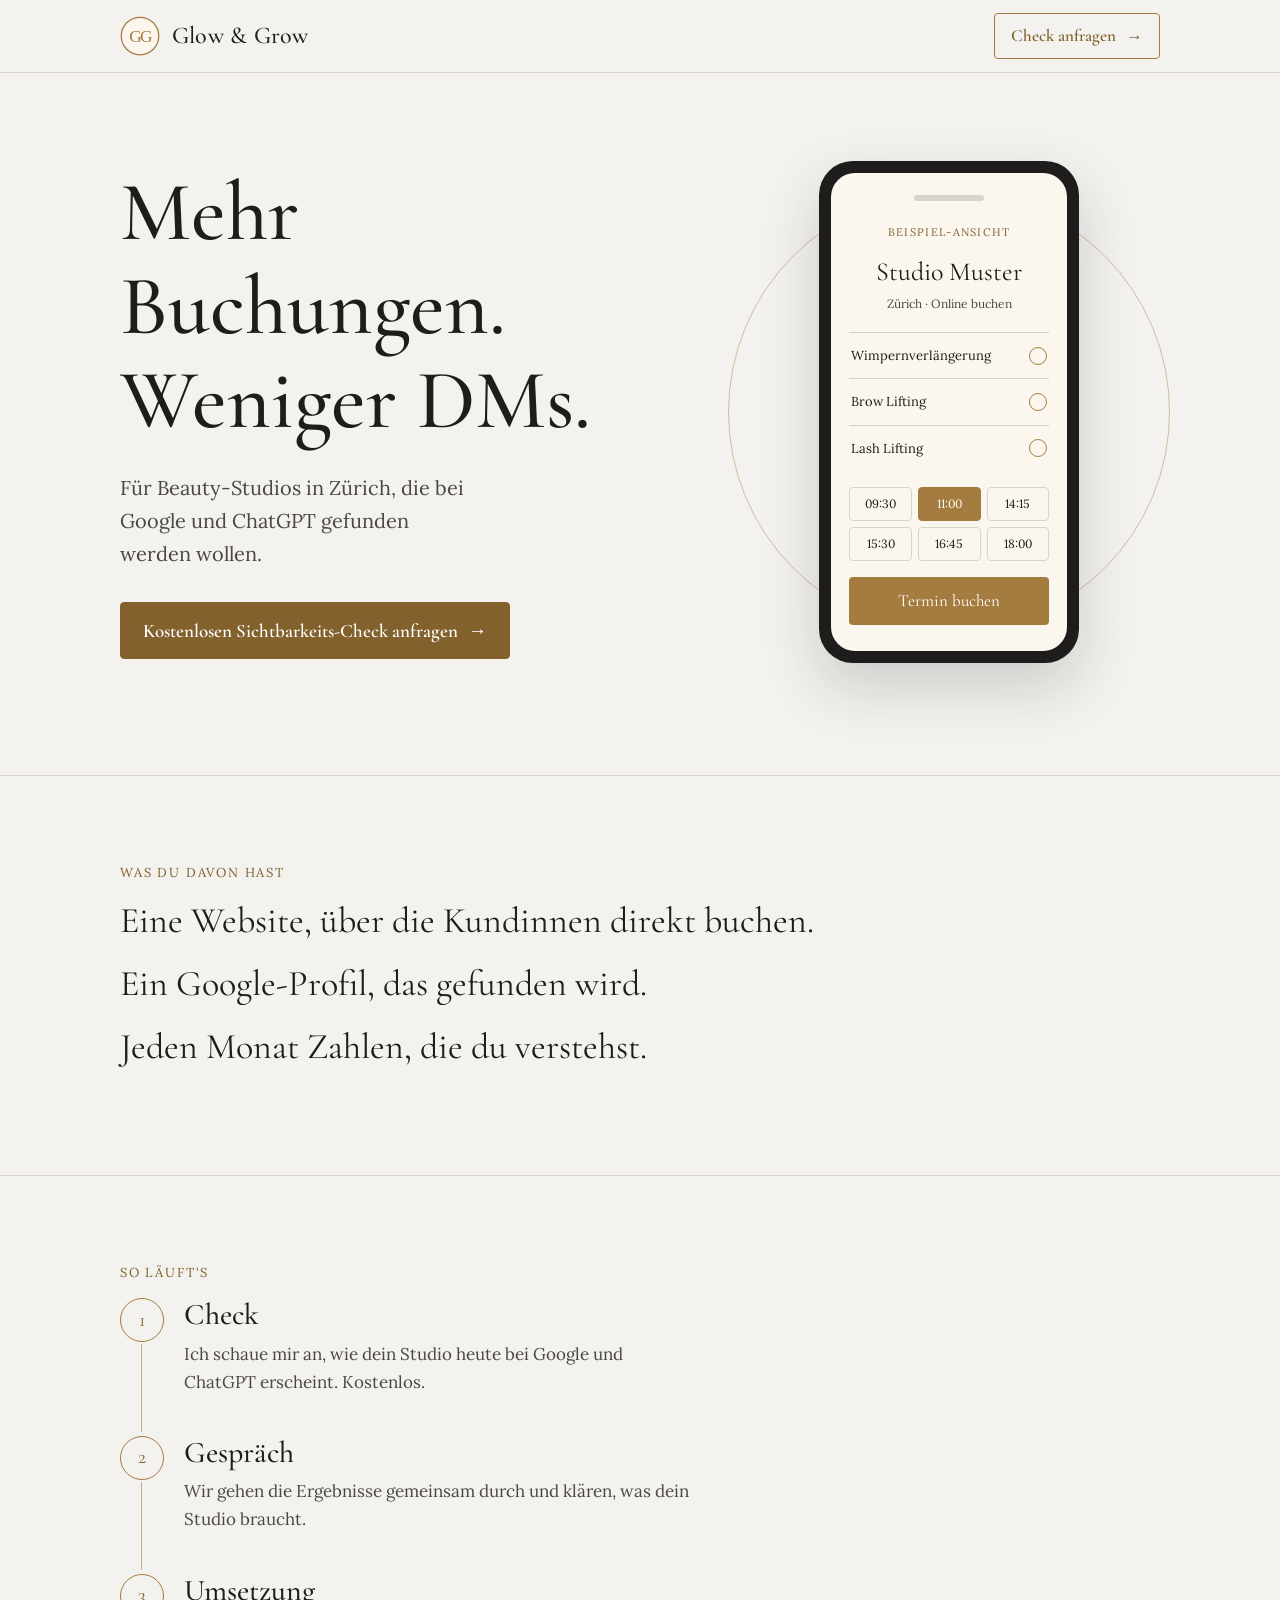
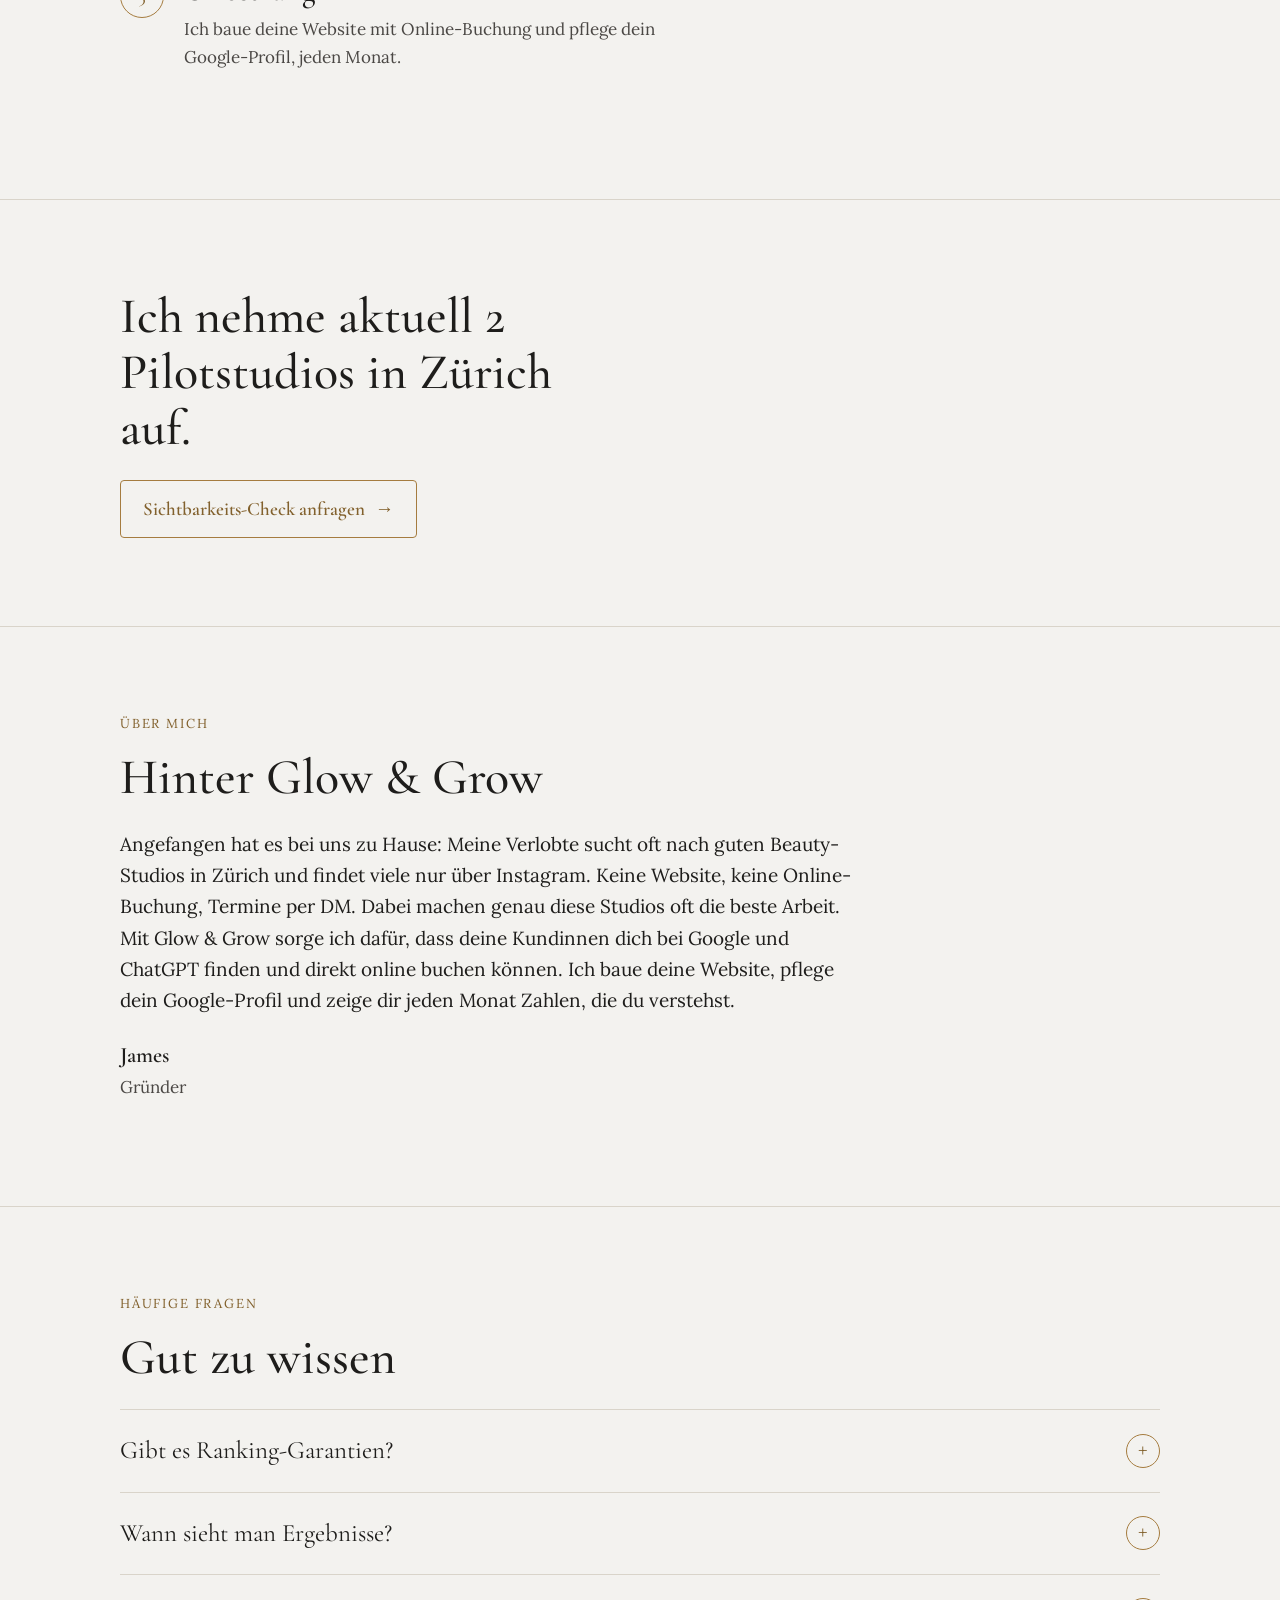
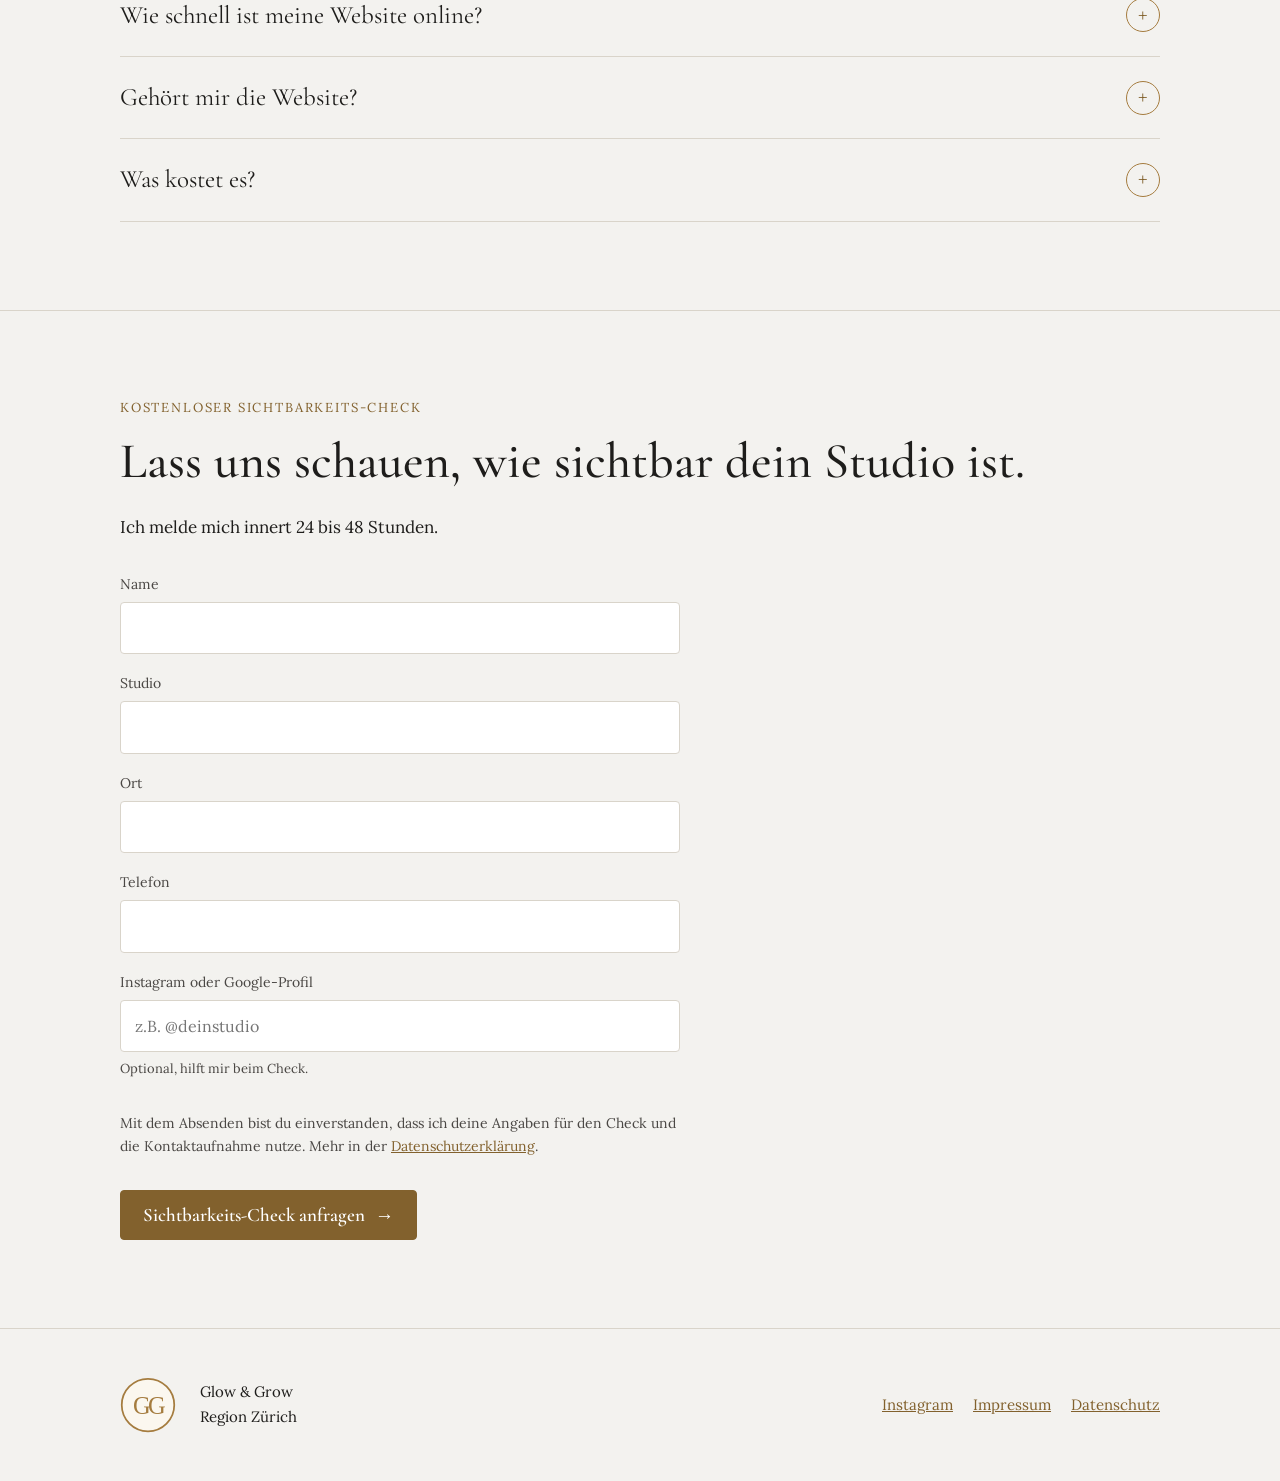
==== index.html @ f66a296f "Glow & Grow Vorschau-Website (noindex) Co-Authored-By: Claude Opus 5.5 <noreply@anthropic.com> Claud" ====
<!doctype html>
<html lang="de-CH">
<head>
  <meta charset="utf-8">
  <meta name="viewport" content="width=device-width, initial-scale=1">
  <!-- Vorschau: für Suchmaschinen gesperrt, bis die Markenfrage geklärt ist -->
  <meta name="robots" content="noindex, nofollow">
  <title>Glow & Grow | Websites für Beauty-Studios in Zürich</title>
  <meta name="description" content="Website mit Online-Buchung, Google-Profil und Sichtbarkeit in ChatGPT für Beauty-Studios in Zürich. Jetzt kostenlosen Sichtbarkeits-Check anfragen.">
  <link rel="icon" href="favicon.svg" type="image/svg+xml">
  <link rel="preconnect" href="https://fonts.googleapis.com">
  <link rel="preconnect" href="https://fonts.gstatic.com" crossorigin>
  <link href="https://fonts.googleapis.com/css2?family=Cormorant+Garamond:wght@500;600&family=Lora:wght@400;500&display=swap" rel="stylesheet">
  <link rel="stylesheet" href="styles.css">
  <script type="application/ld+json">
  {
    "@context": "https://schema.org",
    "@type": "ProfessionalService",
    "name": "Glow & Grow",
    "description": "Websites mit Online-Buchung, Google-Unternehmensprofil sowie SEO und GEO für Beauty-Studios im Raum Zürich.",
    "areaServed": "Region Zürich",
    "founder": { "@type": "Person", "name": "James Alves Da Silva" },
    "sameAs": ["https://www.instagram.com/glowandgrow.zh/"]
  }
  </script>
</head>
<body>

<header class="site-header">
  <div class="wrap">
    <a class="brand" href="#top" aria-label="Glow & Grow, zum Seitenanfang">
      <img src="favicon.svg" alt="" width="40" height="40">
      <span>Glow &amp; Grow</span>
    </a>
    <a class="btn btn--small" href="#check">Check anfragen <span class="arrow" aria-hidden="true">→</span></a>
  </div>
</header>

<main id="top">

  <section class="hero">
    <div class="wrap">
      <div>
        <h1>Mehr Buchungen.<br>Weniger DMs.</h1>
        <p class="lead">Für Beauty-Studios in Zürich, die bei Google und ChatGPT gefunden werden wollen.</p>
        <a class="btn btn--solid" href="#check">Kostenlosen Sichtbarkeits-Check anfragen <span class="arrow" aria-hidden="true">→</span></a>
      </div>
      <div class="hero-visual" aria-hidden="true">
        <div class="phone">
          <div class="phone-screen">
            <div class="phone-notch"></div>
            <div class="mock-label">Beispiel-Ansicht</div>
            <div class="mock-name">Studio Muster</div>
            <div class="mock-place">Zürich · Online buchen</div>
            <div class="mock-row"><span>Wimpernverlängerung</span><span class="mock-dot"></span></div>
            <div class="mock-row"><span>Brow Lifting</span><span class="mock-dot"></span></div>
            <div class="mock-row"><span>Lash Lifting</span><span class="mock-dot"></span></div>
            <div class="mock-slots">
              <span>09:30</span><span class="on">11:00</span><span>14:15</span>
              <span>15:30</span><span>16:45</span><span>18:00</span>
            </div>
            <div class="mock-btn">Termin buchen</div>
          </div>
        </div>
      </div>
    </div>
  </section>

  <section class="benefits">
    <div class="wrap">
      <h2 class="eyebrow">Was du davon hast</h2>
      <p>Eine Website, über die Kundinnen direkt buchen.</p>
      <p>Ein Google-Profil, das gefunden wird.</p>
      <p>Jeden Monat Zahlen, die du verstehst.</p>
    </div>
  </section>

  <section>
    <div class="wrap">
      <h2 class="eyebrow">So läuft's</h2>
      <ol class="steps">
        <li>
          <span class="num">1</span>
          <div>
            <h3>Check</h3>
            <p>Ich schaue mir an, wie dein Studio heute bei Google und ChatGPT erscheint. Kostenlos.</p>
          </div>
        </li>
        <li>
          <span class="num">2</span>
          <div>
            <h3>Gespräch</h3>
            <p>Wir gehen die Ergebnisse gemeinsam durch und klären, was dein Studio braucht.</p>
          </div>
        </li>
        <li>
          <span class="num">3</span>
          <div>
            <h3>Umsetzung</h3>
            <p>Ich baue deine Website mit Online-Buchung und pflege dein Google-Profil, jeden Monat.</p>
          </div>
        </li>
      </ol>
    </div>
  </section>

  <section class="pilot">
    <div class="wrap">
      <h2>Ich nehme aktuell 2 Pilotstudios in Zürich auf.</h2>
      <a class="btn" href="#check">Sichtbarkeits-Check anfragen <span class="arrow" aria-hidden="true">→</span></a>
    </div>
  </section>

  <section id="ueber-mich">
    <div class="wrap">
      <p class="eyebrow">Über mich</p>
      <h2>Hinter Glow &amp; Grow</h2>
      <p class="about-text">Angefangen hat es bei uns zu Hause: Meine Verlobte sucht oft nach guten Beauty-Studios in Zürich und findet viele nur über Instagram. Keine Website, keine Online-Buchung, Termine per DM. Dabei machen genau diese Studios oft die beste Arbeit. Mit Glow &amp; Grow sorge ich dafür, dass deine Kundinnen dich bei Google und ChatGPT finden und direkt online buchen können. Ich baue deine Website, pflege dein Google-Profil und zeige dir jeden Monat Zahlen, die du verstehst.</p>
      <p class="signature"><strong>James</strong><br>Gründer</p>
    </div>
  </section>

  <section class="faq">
    <div class="wrap">
      <p class="eyebrow">Häufige Fragen</p>
      <h2>Gut zu wissen</h2>
      <details>
        <summary>Gibt es Ranking-Garantien?</summary>
        <p>Nein. Eine Top-Platzierung ist das Ziel, kein Versprechen. Dafür zeige ich dir jeden Monat die Zahlen, damit du siehst, was passiert.</p>
      </details>
      <details>
        <summary>Wann sieht man Ergebnisse?</summary>
        <p>SEO und GEO brauchen in der Regel 6 bis 8 Wochen, bis ein Effekt sichtbar ist. Das dauert länger als bezahlte Werbung, wirkt aber nachhaltiger.</p>
      </details>
      <details>
        <summary>Wie schnell ist meine Website online?</summary>
        <p>In der Regel 14 Tage, nachdem ich deine Unterlagen habe.</p>
      </details>
      <details>
        <summary>Gehört mir die Website?</summary>
        <p>Ja. Website, Domain, Hosting und Google-Profil gehören dir, auch nach Vertragsende.</p>
      </details>
      <details>
        <summary>Was kostet es?</summary>
        <p>Das hängt davon ab, was dein Studio braucht. Den Preis besprechen wir nach dem kostenlosen Check persönlich, transparent und ohne Überraschungen.</p>
      </details>
    </div>
  </section>

  <section id="check">
    <div class="wrap">
      <p class="eyebrow">Kostenloser Sichtbarkeits-Check</p>
      <h2>Lass uns schauen, wie sichtbar dein Studio ist.</h2>
      <p>Ich melde mich innert 24 bis 48 Stunden.</p>
      <form class="form" name="sichtbarkeits-check" method="POST" action="/danke.html" data-netlify="true" netlify-honeypot="firma-website">
        <input type="hidden" name="form-name" value="sichtbarkeits-check">
        <p class="hidden"><label>Bitte leer lassen <input name="firma-website" tabindex="-1" autocomplete="off"></label></p>
        <label>Name
          <input type="text" name="name" autocomplete="name" required>
        </label>
        <label>Studio
          <input type="text" name="studio" autocomplete="organization" required>
        </label>
        <label>Ort
          <input type="text" name="ort" autocomplete="address-level2" required>
        </label>
        <label>Telefon
          <input type="tel" name="telefon" autocomplete="tel" required>
        </label>
        <label>Instagram oder Google-Profil
          <input type="text" name="profil" placeholder="z.B. @deinstudio">
          <span class="hint">Optional, hilft mir beim Check.</span>
        </label>
        <p class="form-note">Mit dem Absenden bist du einverstanden, dass ich deine Angaben für den Check und die Kontaktaufnahme nutze. Mehr in der <a href="datenschutz.html">Datenschutzerklärung</a>.</p>
        <div><button class="btn btn--solid" type="submit">Sichtbarkeits-Check anfragen <span class="arrow" aria-hidden="true">→</span></button></div>
      </form>
    </div>
  </section>

</main>

<footer>
  <div class="wrap">
    <img src="favicon.svg" alt="Glow & Grow Monogramm" width="56" height="56">
    <div>Glow &amp; Grow<br>Region Zürich</div>
    <div class="links">
      <a href="https://www.instagram.com/glowandgrow.zh/" rel="noopener" target="_blank">Instagram</a>
      <a href="impressum.html">Impressum</a>
      <a href="datenschutz.html">Datenschutz</a>
    </div>
  </div>
</footer>

</body>
</html>
---- styles.css ----
:root {
  --bg: #f3f2ef;
  --bg-soft: #ebe8e2;
  --ink: #1e1d1b;
  --ink-soft: #4a4744;
  --gold: #a57c3f;
  --gold-text: #82612d;
  --line: #d9d4ca;
  --cream: #fbf7ef;
  --serif: "Cormorant Garamond", Georgia, "Times New Roman", serif;
  --body: "Lora", Georgia, "Times New Roman", serif;
  --max: 1080px;
}

* { box-sizing: border-box; }
html { scroll-behavior: smooth; }
body {
  margin: 0;
  background: var(--bg);
  color: var(--ink);
  font-family: var(--body);
  font-size: 17px;
  line-height: 1.65;
  -webkit-font-smoothing: antialiased;
}
img { max-width: 100%; display: block; }
a { color: var(--gold-text); }
a:focus-visible, button:focus-visible, input:focus-visible, summary:focus-visible {
  outline: 2px solid var(--gold);
  outline-offset: 3px;
}

.wrap { max-width: var(--max); margin: 0 auto; padding: 0 20px; }

/* Header */
.site-header {
  position: sticky; top: 0; z-index: 10;
  background: rgba(243, 242, 239, 0.94);
  backdrop-filter: blur(8px);
  border-bottom: 1px solid var(--line);
}
.site-header .wrap {
  display: flex; align-items: center; justify-content: space-between;
  height: 72px; gap: 12px;
}
.brand { display: flex; align-items: center; gap: 12px; text-decoration: none; color: var(--ink); }
.brand img { width: 40px; height: 40px; }
.brand span { white-space: nowrap; font-family: var(--serif); font-size: 24px; font-weight: 500; letter-spacing: 0.01em; }

/* Buttons */
.btn {
  display: inline-flex; align-items: center; gap: 10px;
  font-family: var(--serif); font-size: 19px; font-weight: 600;
  color: var(--gold-text); text-decoration: none;
  border: 1px solid var(--gold); border-radius: 4px;
  padding: 12px 22px; background: transparent; cursor: pointer;
  transition: background .2s, color .2s;
}
.btn:hover { background: var(--gold); color: #fff; }
.btn--solid { background: var(--gold-text); border-color: var(--gold-text); color: #fff; }
.btn--solid:hover { background: #6b4f24; border-color: #6b4f24; }
.btn--small { font-size: 17px; padding: 8px 16px; white-space: nowrap; }
.btn .arrow { font-family: var(--body); }

/* Sections */
section { padding: 88px 0; border-bottom: 1px solid var(--line); }
.eyebrow {
  font-family: var(--body); font-weight: 400; line-height: 1.4;
  font-size: 13px; letter-spacing: 0.14em; text-transform: uppercase;
  color: var(--gold-text); margin: 0 0 16px;
}
h1, h2, h3 { font-family: var(--serif); font-weight: 500; line-height: 1.12; margin: 0; }
h1 { font-size: clamp(46px, 8vw, 84px); }
h2 { font-size: clamp(34px, 5vw, 50px); margin-bottom: 24px; }
h3 { font-size: 30px; }

/* Hero */
.hero { padding-top: 64px; overflow: hidden; }
.hero .wrap { display: grid; gap: 48px; align-items: center; }
.hero p.lead { font-size: 20px; color: var(--ink-soft); max-width: 30ch; margin: 24px 0 32px; }
.hero-visual { position: relative; display: flex; justify-content: center; padding: 24px 0; }
.hero-visual::before {
  content: ""; position: absolute; width: 440px; height: 440px; max-width: 120%;
  border: 1px solid var(--gold); border-radius: 50%; opacity: .45;
  top: 50%; left: 50%; transform: translate(-50%, -50%);
}
@media (min-width: 900px) {
  .hero .wrap { grid-template-columns: 1.15fr 0.85fr; }
}

/* Phone mockup */
.phone {
  position: relative; width: 260px; border-radius: 34px; padding: 12px;
  background: #1e1d1b; box-shadow: 0 24px 60px rgba(30, 29, 27, .18);
}
.phone-screen { background: var(--cream); border-radius: 24px; padding: 22px 18px 26px; min-height: 470px; }
.phone-notch { width: 70px; height: 6px; border-radius: 6px; background: var(--line); margin: 0 auto 22px; }
.mock-name { margin-top: 2px; font-family: var(--serif); font-size: 26px; text-align: center; }
.mock-place { text-align: center; font-size: 12px; color: var(--ink-soft); margin-bottom: 18px; }
.mock-row {
  display: flex; justify-content: space-between; align-items: center;
  border-top: 1px solid var(--line); padding: 12px 2px; font-size: 13px;
}
.mock-row:last-of-type { border-bottom: 1px solid var(--line); }
.mock-dot { width: 18px; height: 18px; border: 1px solid var(--gold); border-radius: 50%; }
.mock-slots { display: grid; grid-template-columns: repeat(3, 1fr); gap: 6px; margin: 16px 0; }
.mock-slots span { font-size: 12px; text-align: center; border: 1px solid var(--line); border-radius: 4px; padding: 6px 0; }
.mock-slots span.on { background: var(--gold); color: #fff; border-color: var(--gold); }
.mock-btn { background: var(--gold); color: #fff; text-align: center; font-family: var(--serif); font-size: 17px; border-radius: 4px; padding: 10px; }
.mock-label { text-align: center; font-size: 11px; letter-spacing: .12em; text-transform: uppercase; color: var(--gold-text); margin-bottom: 10px; }

/* Benefits */
.benefits p { font-family: var(--serif); font-size: clamp(26px, 4vw, 36px); line-height: 1.25; margin: 0 0 18px; }

/* Steps */
.steps { list-style: none; margin: 0; padding: 0; }
.steps li { display: grid; grid-template-columns: 44px 1fr; gap: 20px; position: relative; padding-bottom: 40px; }
.steps li:not(:last-child)::after {
  content: ""; position: absolute; left: 21px; top: 46px; bottom: 4px; width: 1px; background: var(--gold); opacity: .6;
}
.steps .num {
  width: 44px; height: 44px; border-radius: 50%; border: 1px solid var(--gold);
  display: grid; place-items: center; font-family: var(--serif); font-size: 20px; color: var(--gold-text);
}
.steps p { margin: 8px 0 0; color: var(--ink-soft); max-width: 46ch; }

/* Pilot */
.pilot { text-align: left; }
.pilot h2 { max-width: 20ch; }

/* About */
.about-text { max-width: 62ch; font-size: 19px; }
.signature { margin-top: 20px; color: var(--ink-soft); }
.signature strong { color: var(--ink); font-family: var(--serif); font-size: 22px; font-weight: 600; }

/* FAQ */
.faq details { border-top: 1px solid var(--line); padding: 20px 0; }
.faq details:last-child { border-bottom: 1px solid var(--line); }
.faq summary {
  list-style: none; cursor: pointer; display: flex; justify-content: space-between; align-items: center; gap: 16px;
  font-family: var(--serif); font-size: 25px;
}
.faq summary::-webkit-details-marker { display: none; }
.faq summary::after {
  content: "+"; flex: 0 0 32px; height: 32px; border: 1px solid var(--gold); border-radius: 50%;
  display: grid; place-items: center; color: var(--gold-text); font-family: var(--body); font-size: 18px;
}
.faq details[open] summary::after { content: "−"; }
.faq details p { margin: 12px 0 0; color: var(--ink-soft); max-width: 60ch; }

/* Form */
.form { display: grid; gap: 18px; max-width: 560px; margin-top: 32px; }
.form label { display: grid; gap: 6px; font-size: 14px; color: var(--ink-soft); }
.form input {
  font: inherit; font-size: 16px; color: var(--ink);
  background: #fff; border: 1px solid var(--line); border-radius: 4px; padding: 12px 14px;
}
.form .hint { font-size: 13px; }
.hidden { position: absolute; left: -9999px; }
.form-note { font-size: 14px; color: var(--ink-soft); }

/* WhatsApp */
.wa { display: inline-flex; margin-left: 12px; }

/* Footer */
footer { padding: 48px 0; font-size: 15px; }
footer .wrap { display: grid; gap: 24px; }
footer .links { display: flex; flex-wrap: wrap; gap: 20px; }
@media (min-width: 720px) {
  footer .wrap { grid-template-columns: auto 1fr auto; align-items: center; }
}

/* Legal pages */
.legal { padding: 64px 0; }
.legal h1 { font-size: clamp(40px, 6vw, 60px); margin-bottom: 32px; }
.legal h2 { font-size: 28px; margin: 32px 0 8px; }
.legal p, .legal li { max-width: 68ch; }

@media (max-width: 600px) {
  section { padding: 64px 0; }
  .brand span { font-size: 20px; }
  .btn { font-size: 18px; }
  .btn--small { padding: 6px 12px; font-size: 15px; }
  .brand img { width: 34px; height: 34px; }
}

@media (prefers-reduced-motion: reduce) {
  html { scroll-behavior: auto; }
}
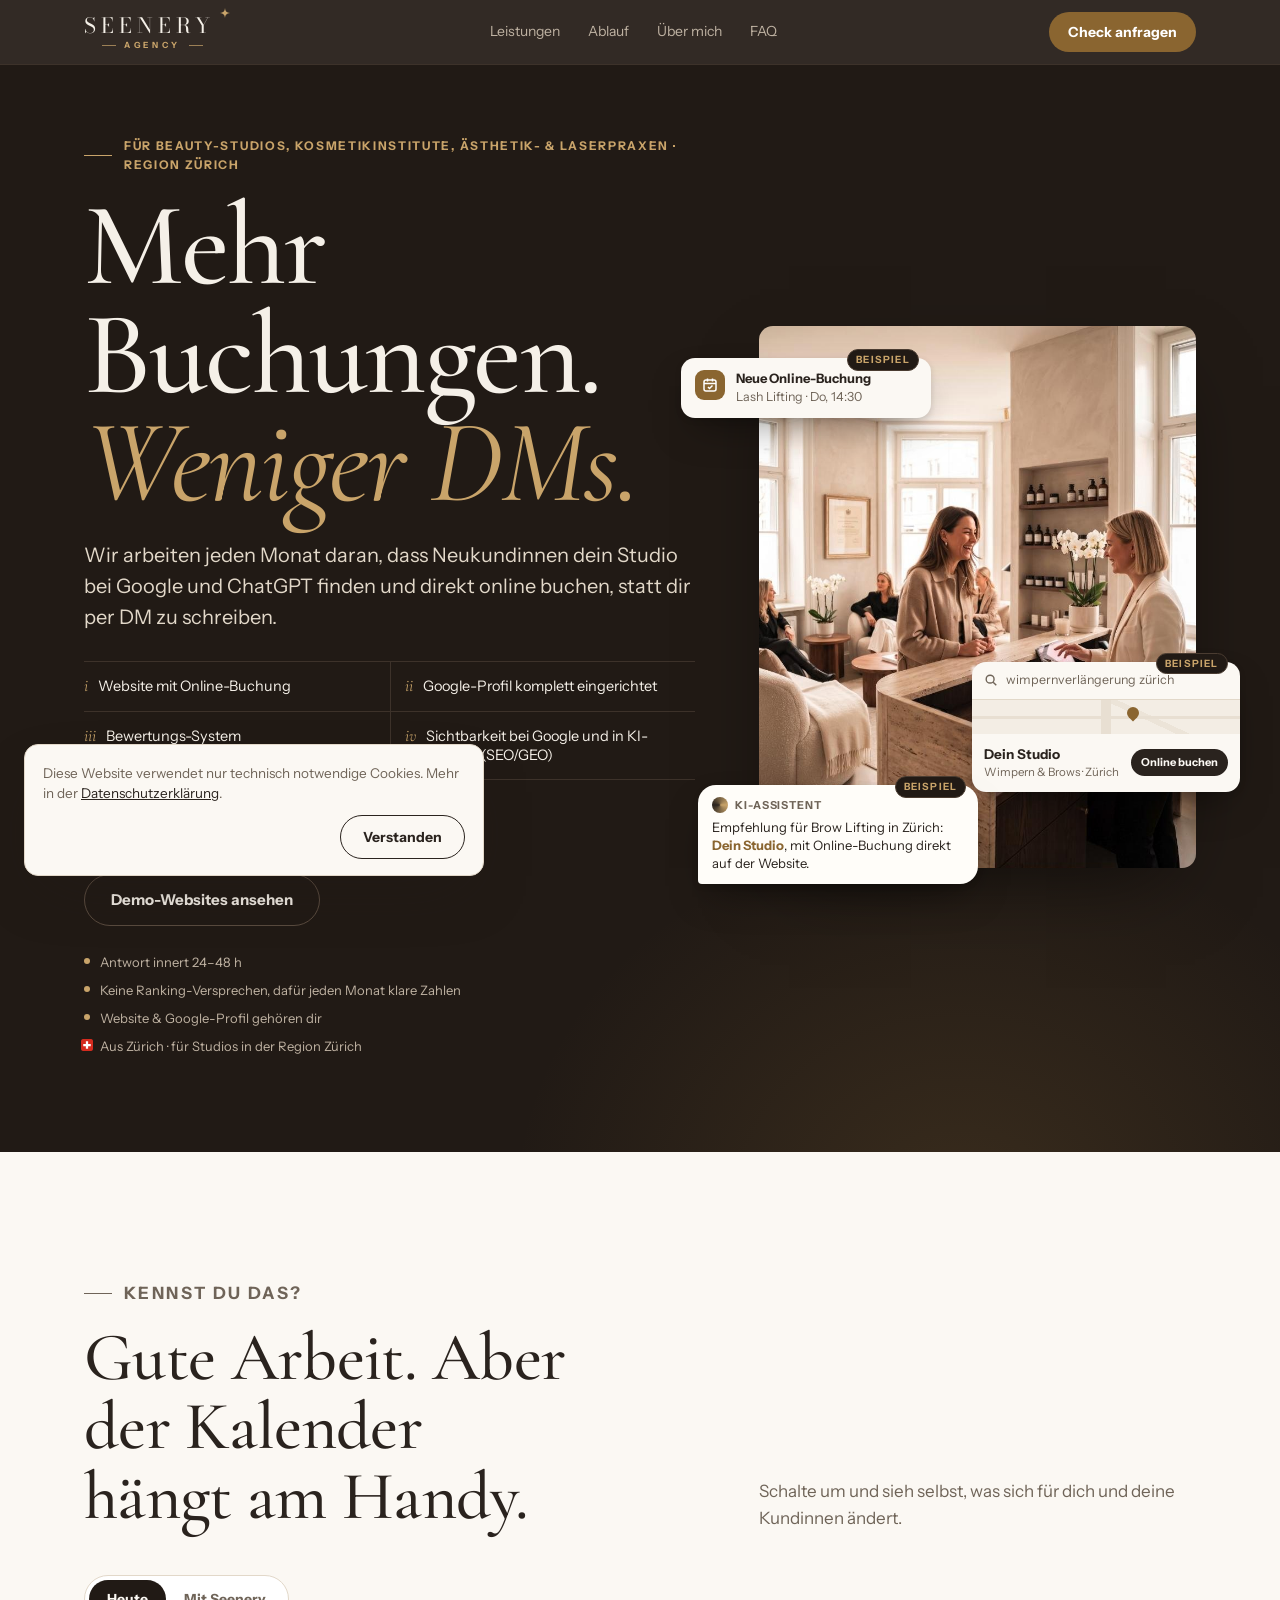
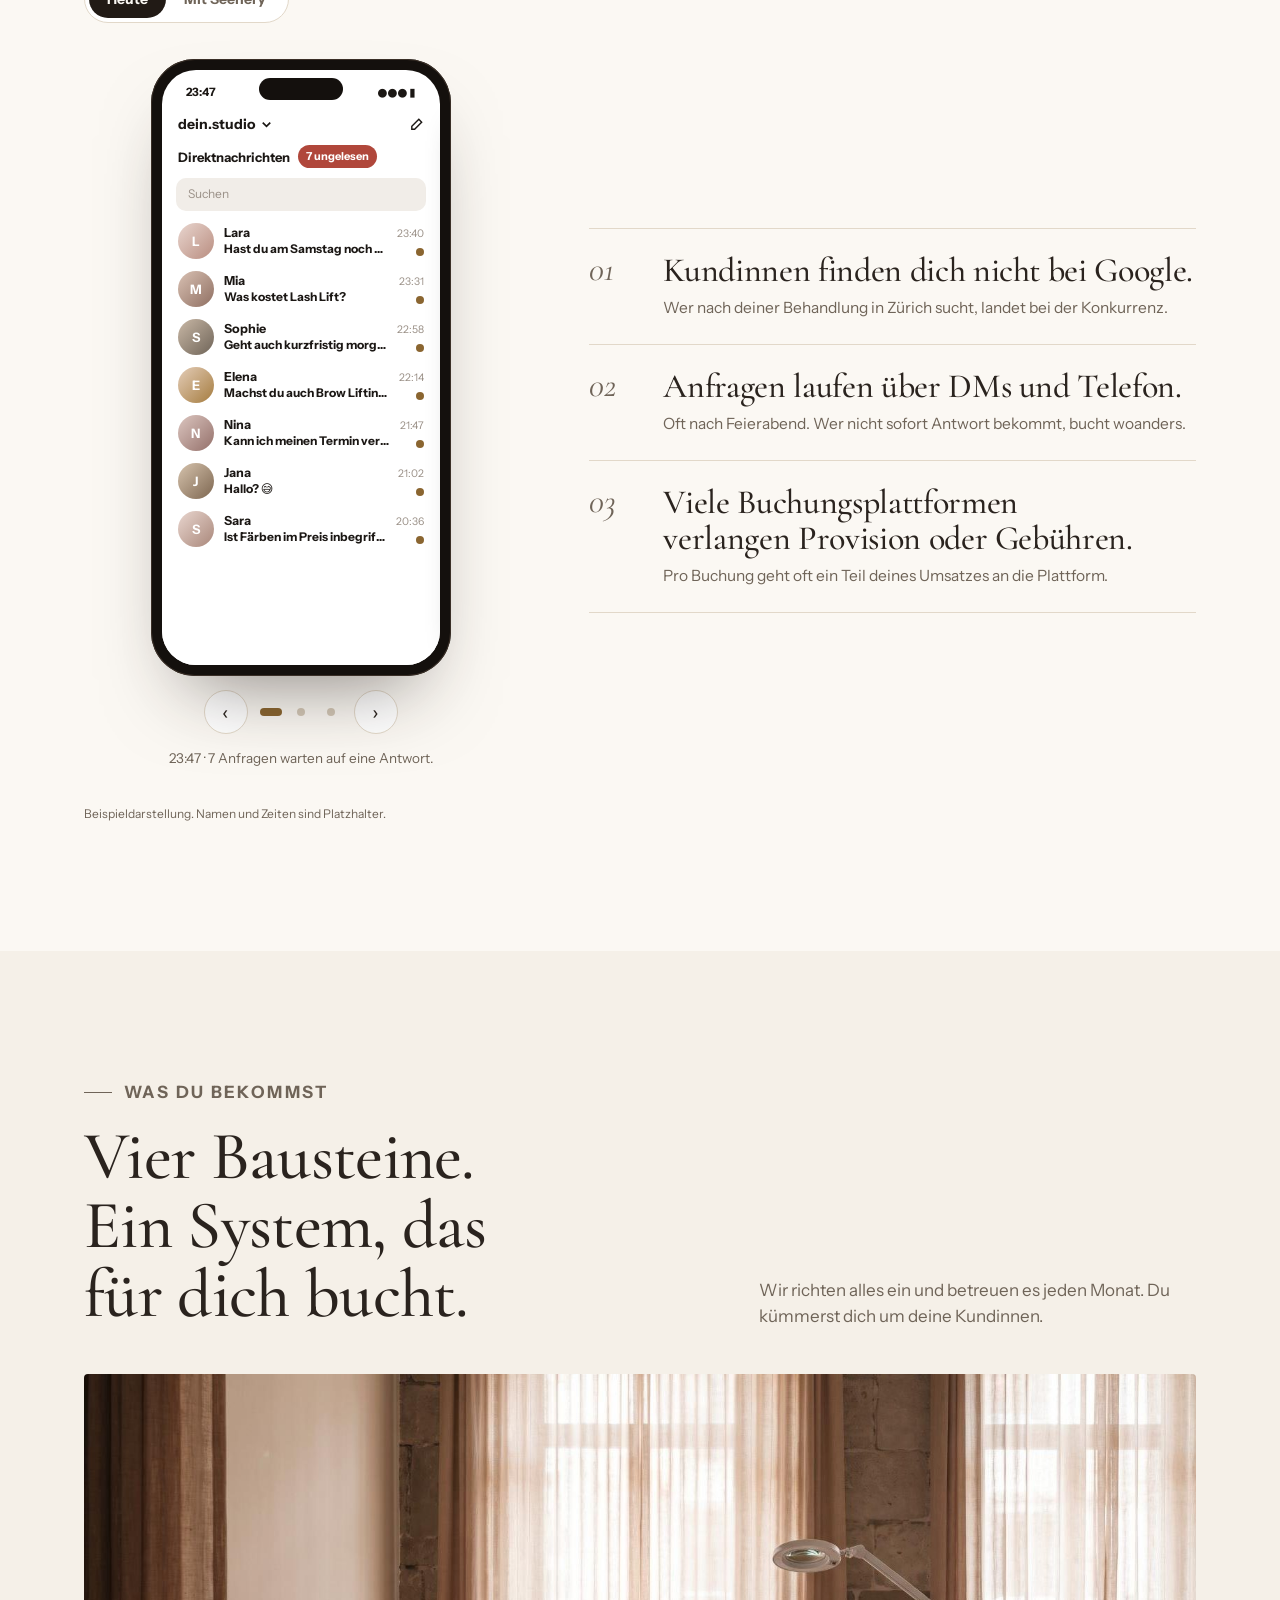
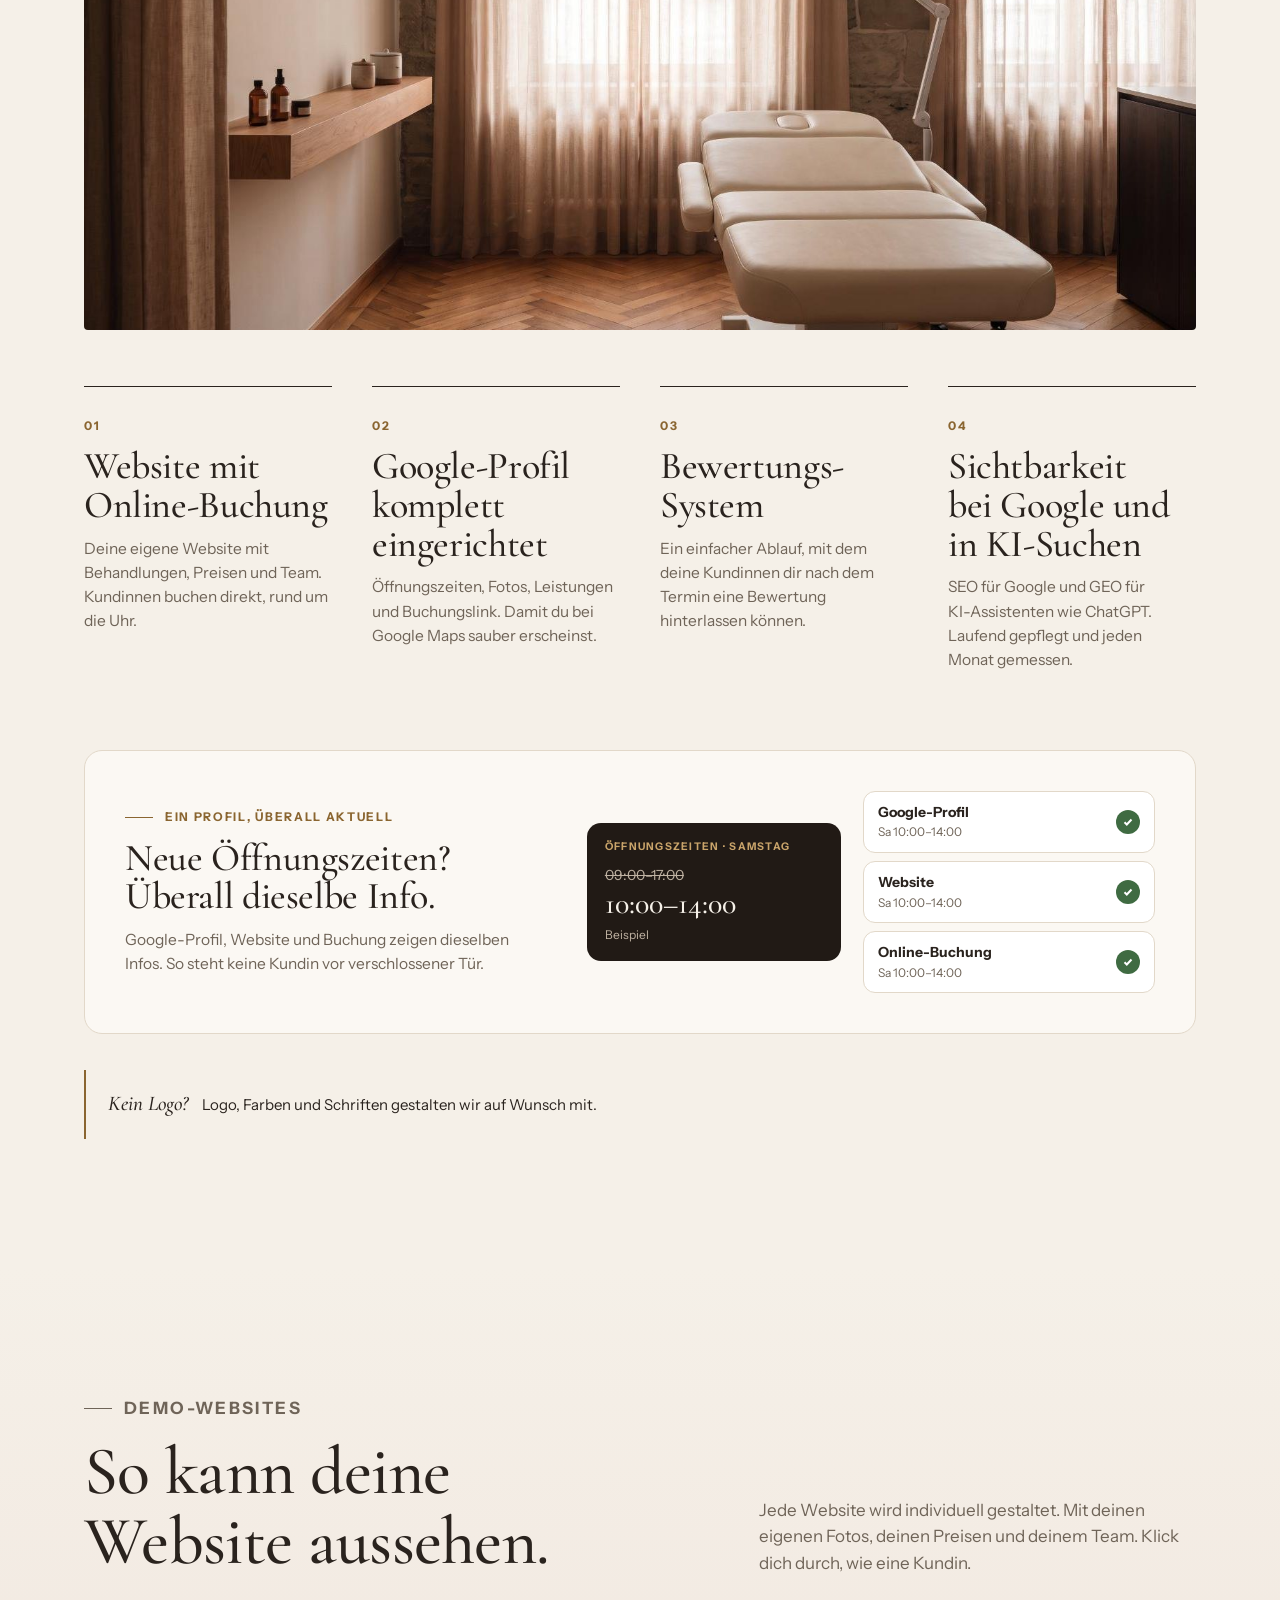
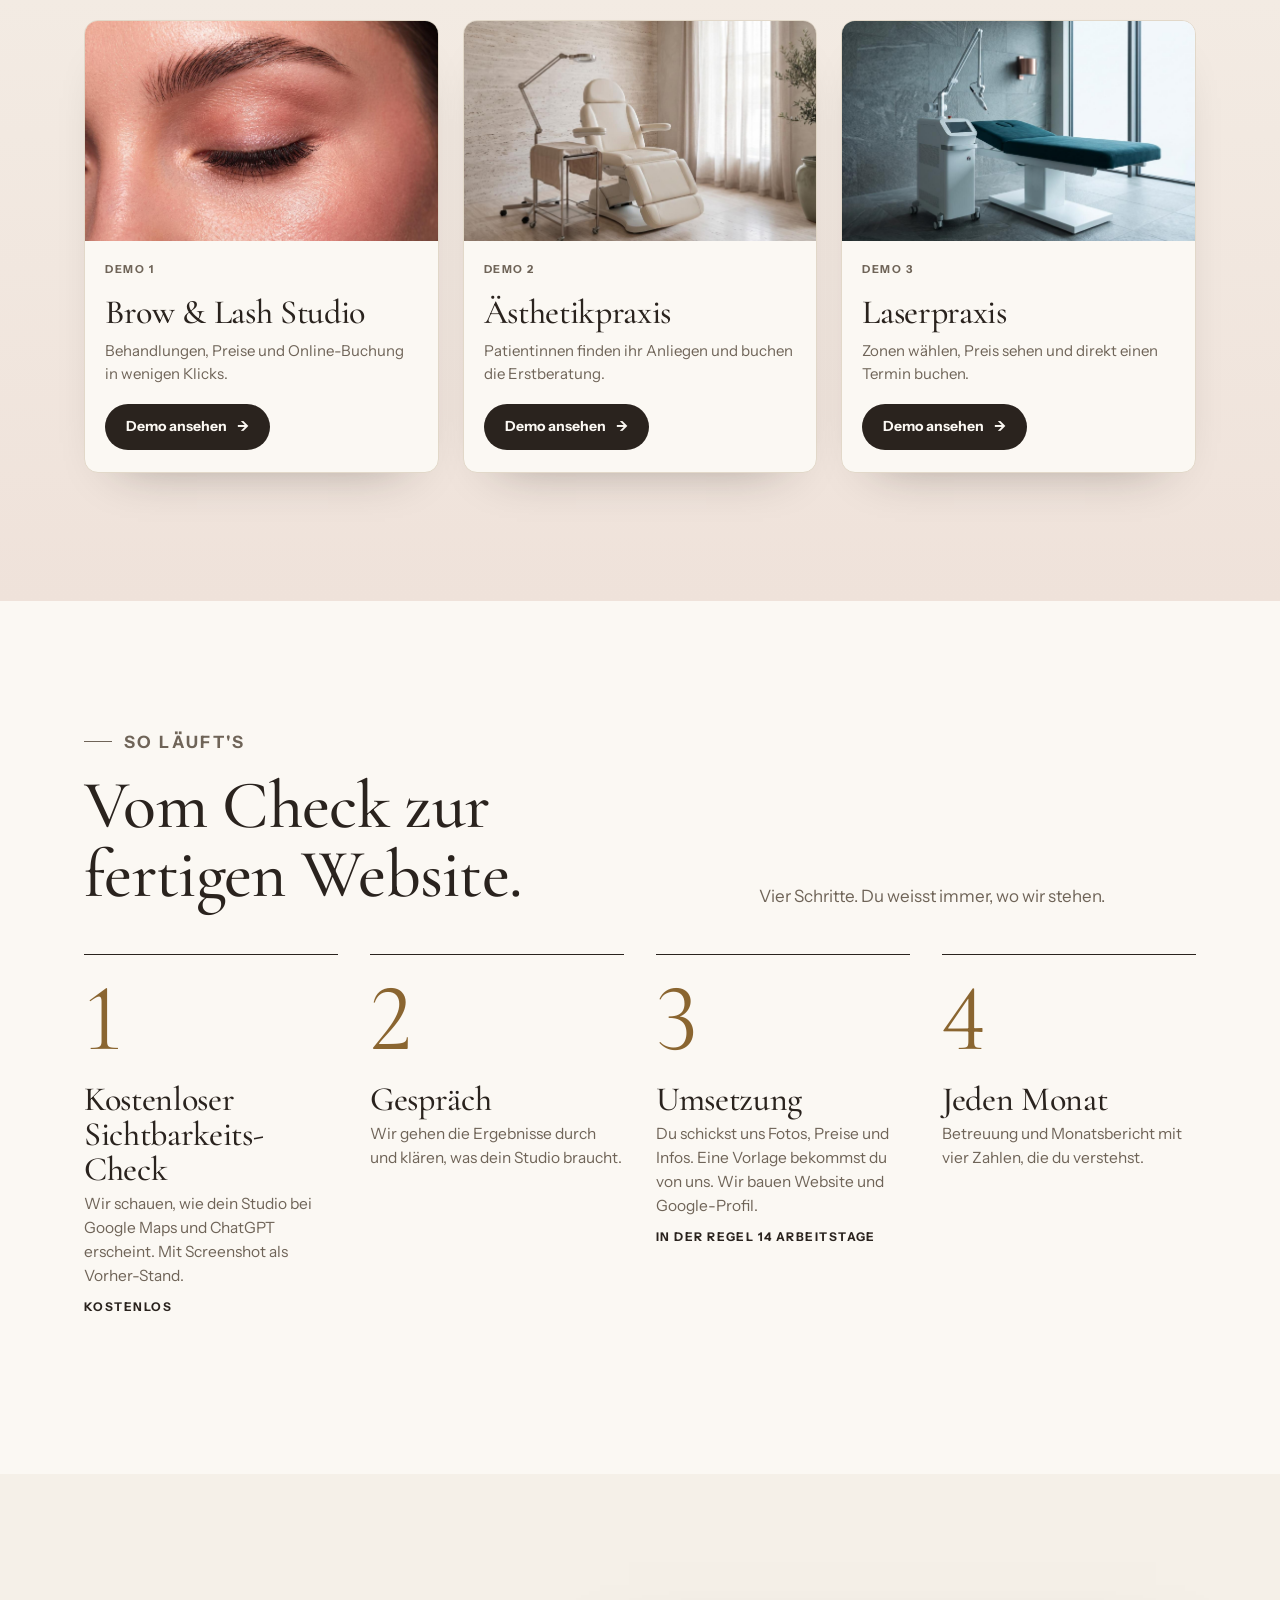
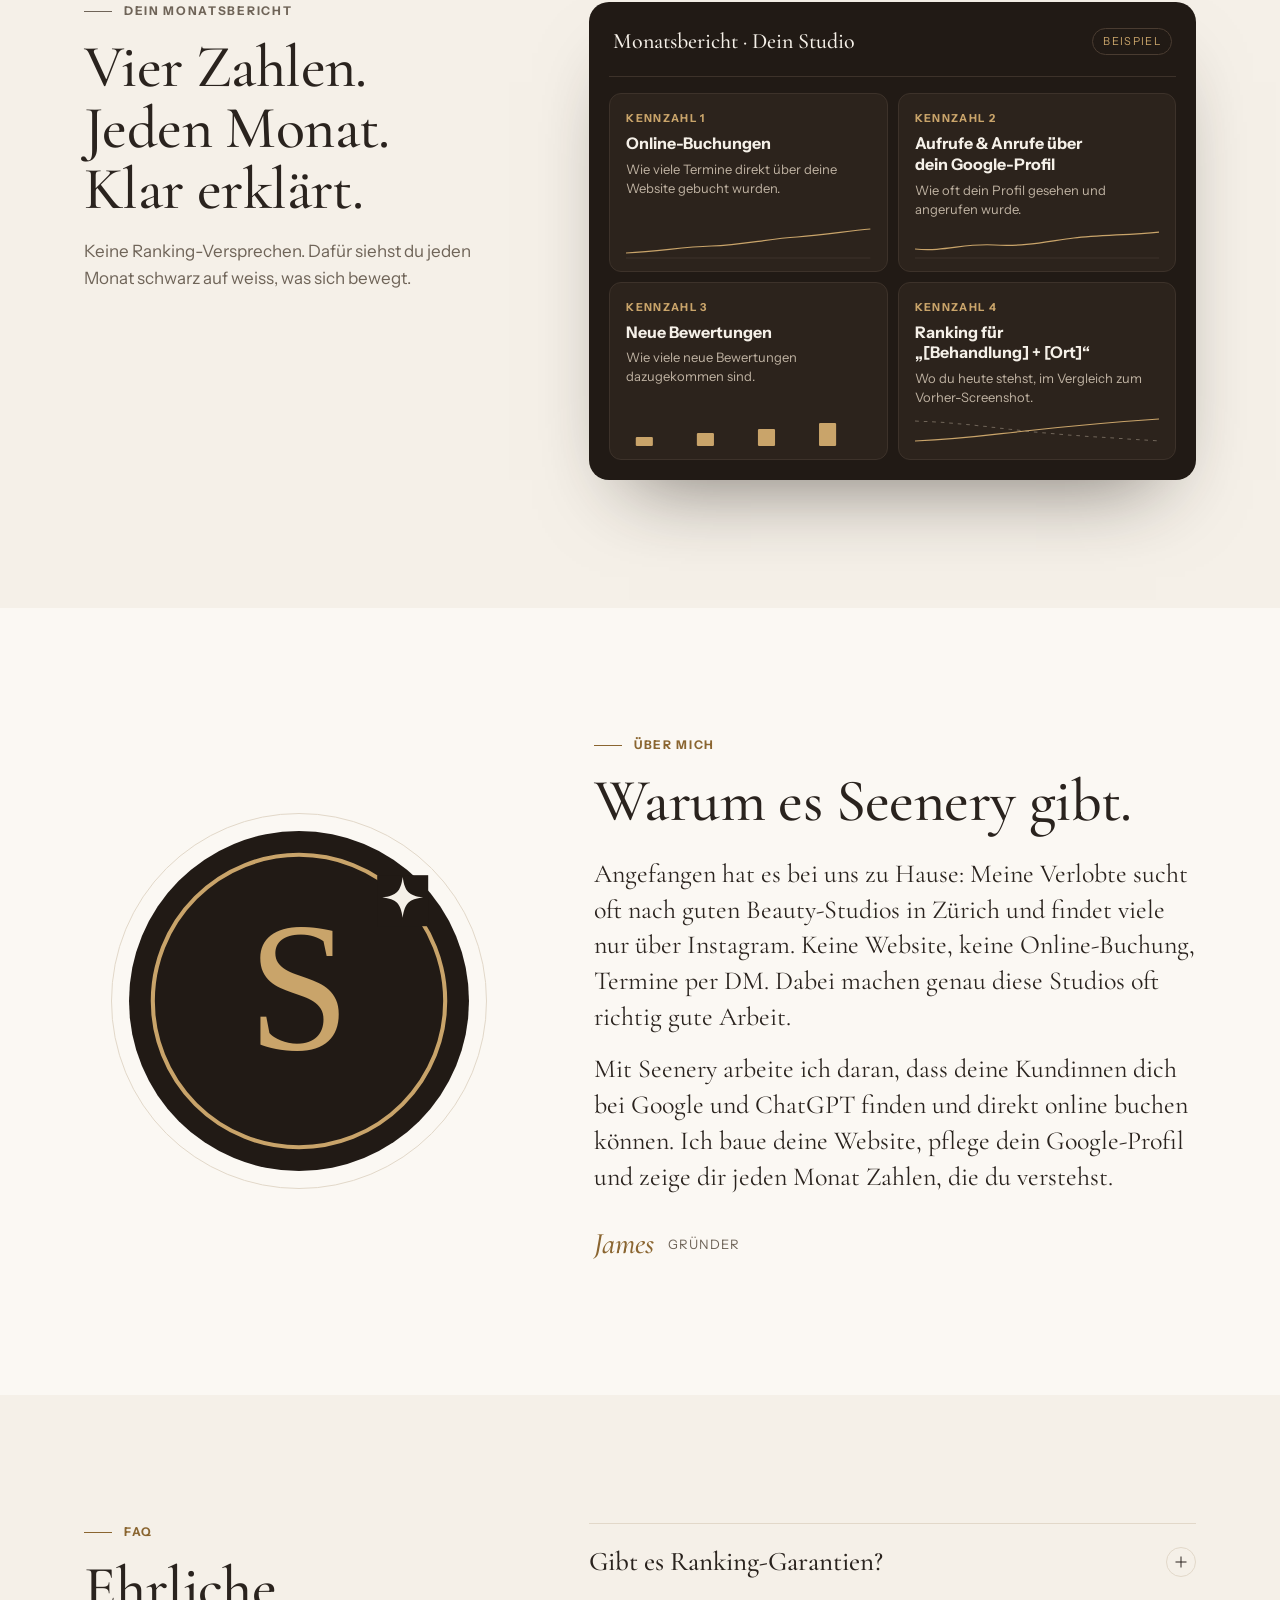
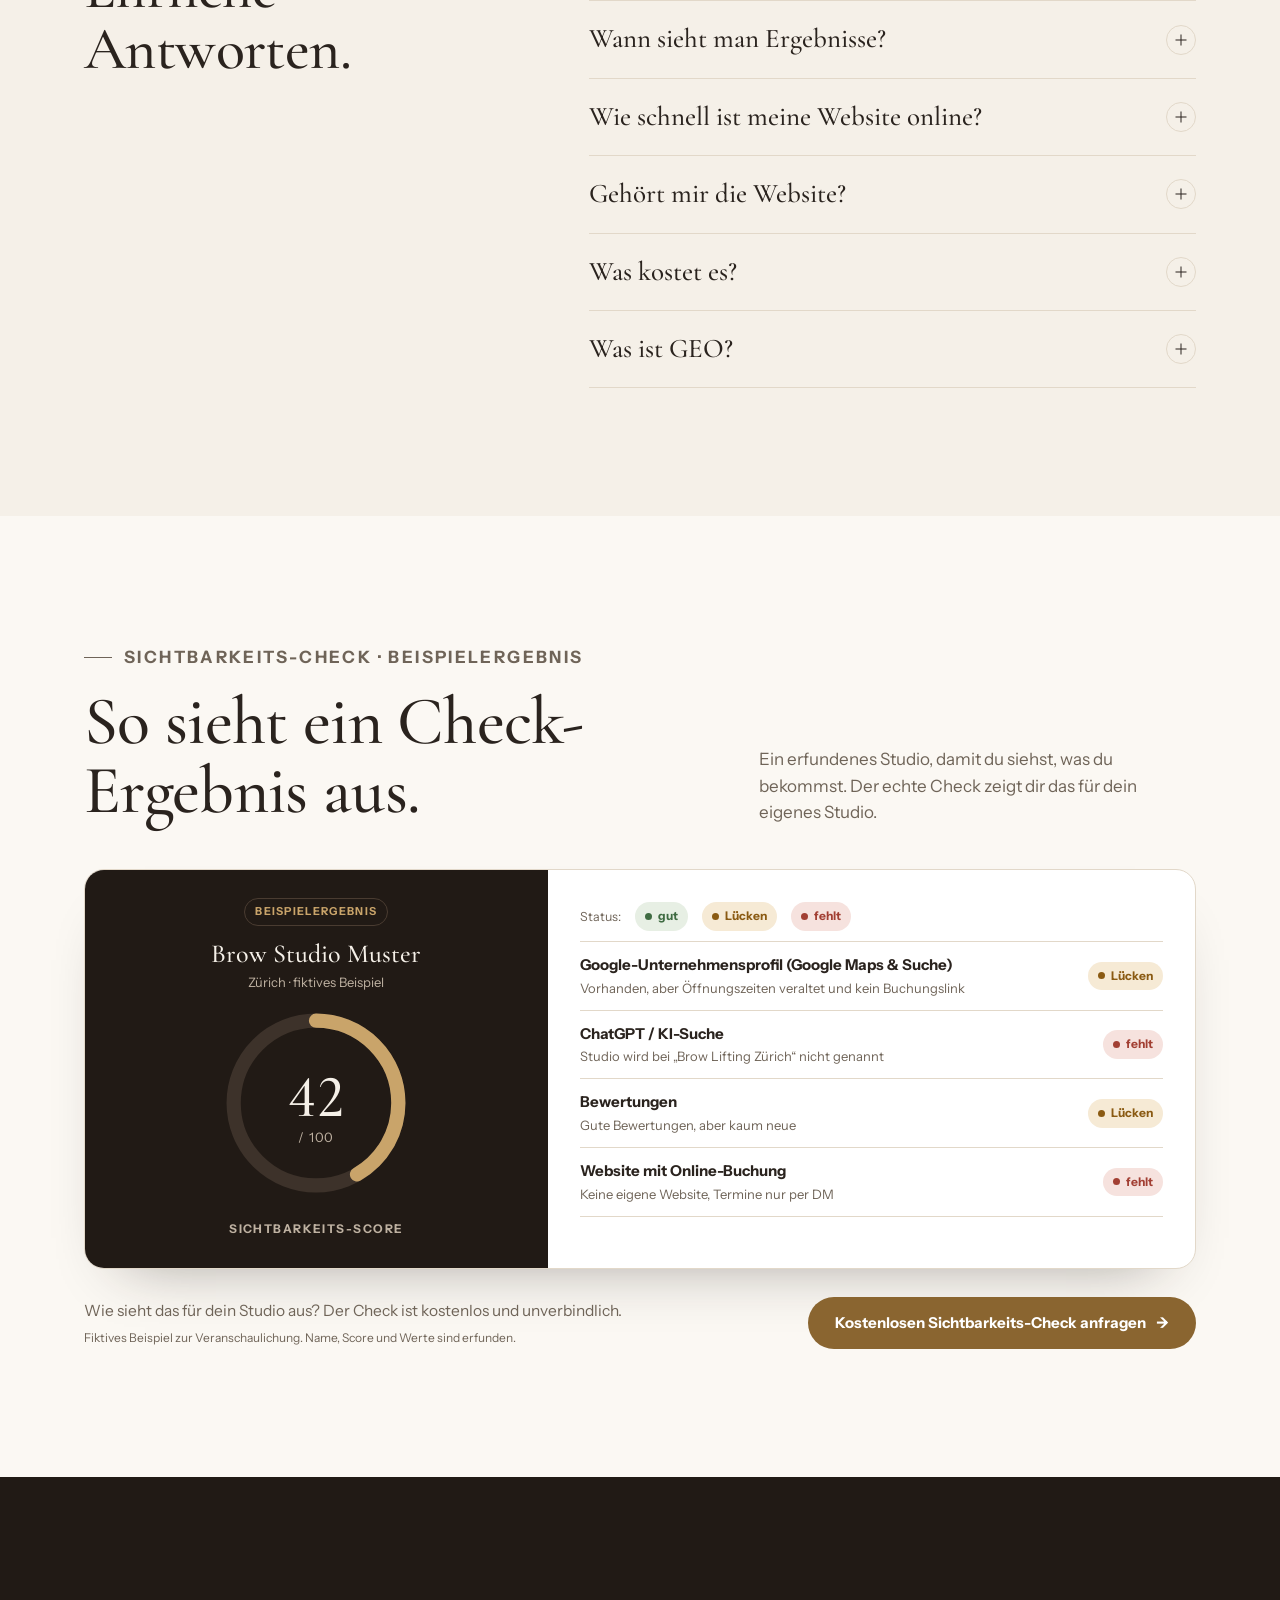
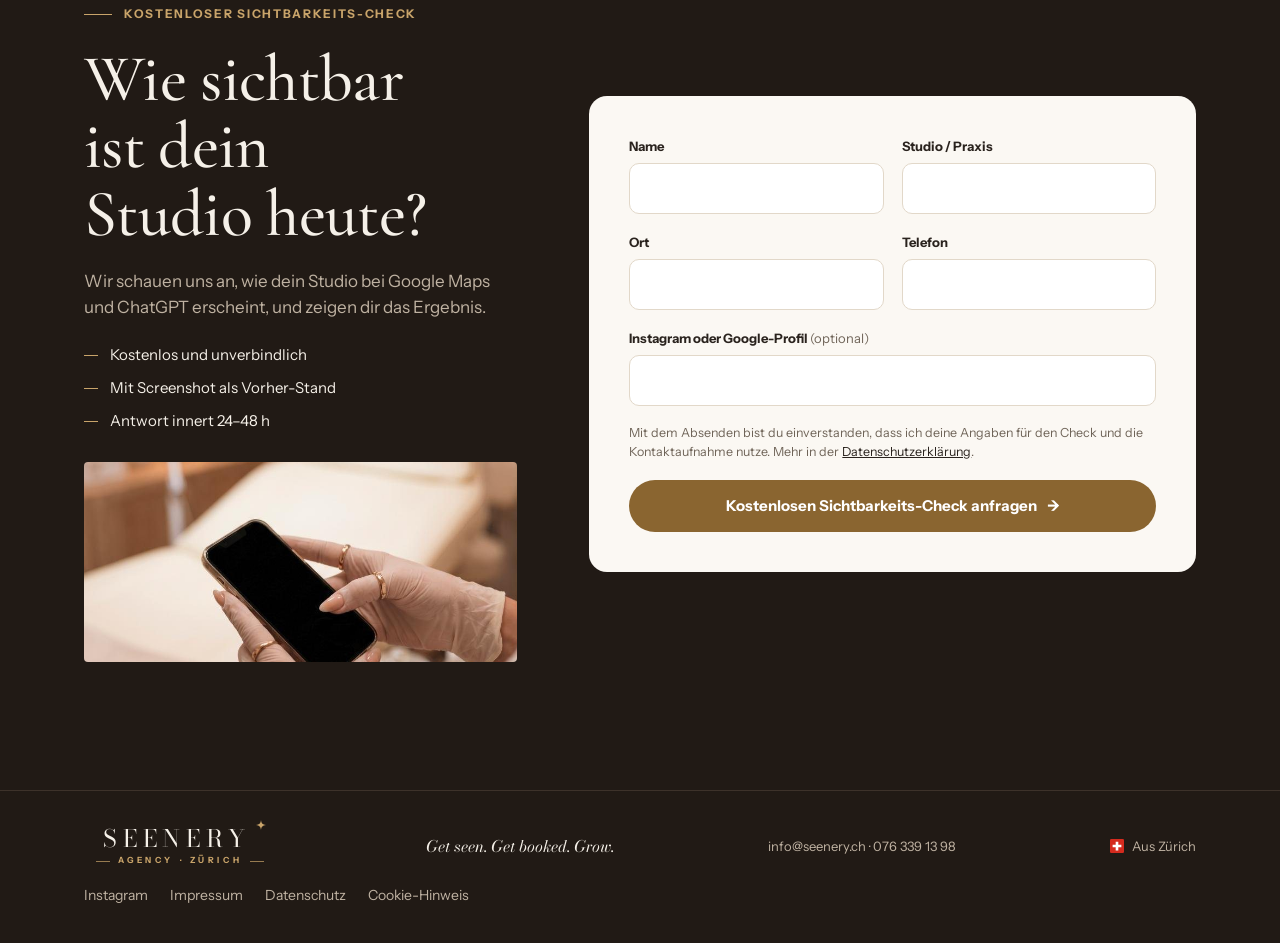
==== commit 251eaffa: "Rebrand auf Seenery Agency: neue Landingpage, Wortmarke A5, Favicon, Kontaktdaten Co-Authored-By: Cl" ====
--- a/index.html
+++ b/index.html
@@ -1,195 +1,1188 @@
 <!doctype html>
-<html lang="de-CH">
+<html lang="de">
 <head>
-  <meta charset="utf-8">
-  <meta name="viewport" content="width=device-width, initial-scale=1">
-  <!-- Vorschau: für Suchmaschinen gesperrt, bis die Markenfrage geklärt ist -->
-  <meta name="robots" content="noindex, nofollow">
-  <title>Glow & Grow | Websites für Beauty-Studios in Zürich</title>
-  <meta name="description" content="Website mit Online-Buchung, Google-Profil und Sichtbarkeit in ChatGPT für Beauty-Studios in Zürich. Jetzt kostenlosen Sichtbarkeits-Check anfragen.">
-  <link rel="icon" href="favicon.svg" type="image/svg+xml">
-  <link rel="preconnect" href="https://fonts.googleapis.com">
-  <link rel="preconnect" href="https://fonts.gstatic.com" crossorigin>
-  <link href="https://fonts.googleapis.com/css2?family=Cormorant+Garamond:wght@500;600&family=Lora:wght@400;500&display=swap" rel="stylesheet">
-  <link rel="stylesheet" href="styles.css">
-  <script type="application/ld+json">
-  {
-    "@context": "https://schema.org",
-    "@type": "ProfessionalService",
-    "name": "Glow & Grow",
-    "description": "Websites mit Online-Buchung, Google-Unternehmensprofil sowie SEO und GEO für Beauty-Studios im Raum Zürich.",
-    "areaServed": "Region Zürich",
-    "founder": { "@type": "Person", "name": "James Alves Da Silva" },
-    "sameAs": ["https://www.instagram.com/glowandgrow.zh/"]
-  }
-  </script>
+<meta charset="utf-8">
+<meta name="viewport" content="width=device-width,initial-scale=1,viewport-fit=cover">
+<meta name="description" content="Seenery Agency: Websites mit Online-Buchung, Google-Profil und Sichtbarkeit bei Google & ChatGPT für Beauty-Studios in der Region Zürich. Get seen. Get booked. Grow.">
+<meta name="theme-color" content="#211a15">
+<link rel="icon" href="favicon.svg" type="image/svg+xml">
+<title>Seenery Agency · Websites für Beauty-Studios in Zürich</title>
+<link rel="stylesheet" href="https://fonts.googleapis.com/css2?family=Bodoni+Moda:ital,opsz,wght@0,6..96,400;1,6..96,400&display=swap">
+<style>
+@font-face{font-family:"GG Serif";src:url([data-uri]) format("woff2");font-weight:300 700;font-style:normal;font-display:swap}
+@font-face{font-family:"GG Serif";src:url([data-uri]) format("woff2");font-weight:300 700;font-style:italic;font-display:swap}
+
+/* Schriften selbst gehostet (latin-Subset, SIL OFL). Serif: Crimson Pro als Ersatz, bis Cormorant Garamond lokal verfuegbar ist. */
+@font-face{font-family:"GG Sans";src:url([data-uri]) format("woff");font-weight:400 500;font-style:normal;font-display:swap}
+@font-face{font-family:"GG Sans";src:url([data-uri]) format("woff");font-weight:600 700;font-style:normal;font-display:swap}
+/*
+  Layout-Konzept:
+  "Espresso-Hero mit Riesen-Serif-Headline links, Foto rechts mit schwebenden UI-Karten;
+   darunter Ivory-Editorial-Sektionen im asymmetrischen 7/5-Raster."
+*/
+:root{
+  color-scheme: light;
+  --ivory:#f5f0e8;
+  --paper:#fbf8f3;
+  --espresso:#211a15;
+  --espresso-2:#2c231c;
+  --ink:#2a231e;
+  --muted:#6f6458;
+  --gold:#8a6530;
+  --gold-soft:#c9a46a;
+  --line:#e2d8c9;
+  --on-dark:#f5f0e8;
+  --on-dark-muted:#bfb2a2;
+  --line-dark:#3d322a;
+  --white:#ffffff;
+  --rose:#e9d6cf;
+  --serif:"GG Serif","Cormorant Garamond",Garamond,"Times New Roman",serif;
+  --sans:"GG Sans","Instrument Sans",ui-sans-serif,system-ui,-apple-system,"Segoe UI",Roboto,Arial,sans-serif;
+  --gutter:clamp(16px,5vw,64px);
+  --max:1240px;
+  --header-h:64px;
+}
+*,*::before,*::after{box-sizing:border-box}
+html{scroll-behavior:smooth;scroll-padding-top:calc(var(--header-h) + 16px);-webkit-text-size-adjust:100%}
+@media (prefers-reduced-motion:reduce){html{scroll-behavior:auto}}
+body{margin:0;background:var(--ivory);color:var(--ink);font-family:var(--sans);font-size:17px;line-height:1.55;-webkit-font-smoothing:antialiased;overflow-x:hidden}
+img{max-width:100%;display:block}
+a{color:inherit}
+h1,h2,h3{font-family:var(--serif);font-weight:500;line-height:1.02;margin:0;text-wrap:balance;letter-spacing:-.01em}
+p{margin:0;text-wrap:pretty}
+:focus-visible{outline:2px solid var(--gold);outline-offset:3px;border-radius:4px}
+.wrap{max-width:var(--max);margin:0 auto;padding:0 var(--gutter)}
+.sr-only{position:absolute;width:1px;height:1px;padding:0;margin:-1px;overflow:hidden;clip:rect(0,0,0,0);white-space:nowrap;border:0}
+.eyebrow{font-family:var(--sans);font-size:12px;font-weight:600;letter-spacing:.14em;text-transform:uppercase;color:var(--gold)}
+.kicker{display:flex;align-items:center;gap:12px}
+.kicker::before{content:"";width:28px;height:1px;background:currentColor;flex:none}
+
+/* Buttons */
+.btn{display:inline-flex;align-items:center;justify-content:center;gap:10px;min-height:52px;padding:0 26px;border-radius:999px;font:600 15px/1.2 var(--sans);text-decoration:none;cursor:pointer;border:1px solid transparent;transition:background .2s,color .2s,border-color .2s,transform .2s}
+.btn-gold{background:var(--gold);color:var(--white)}
+.btn-gold:hover{background:#74552a}
+.hero .eyebrow,.check .eyebrow{color:var(--gold-soft)}
+.hero :focus-visible,.check :focus-visible,.footer :focus-visible{outline-color:var(--gold-soft)}
+.cta-s{display:none}
+@media (max-width:599px){.cta-l{display:none}.cta-s{display:inline}}
+.btn-ghost-dark{border-color:#5a4b3f;color:var(--on-dark)}
+.btn-ghost-dark:hover{border-color:var(--gold-soft);color:var(--gold-soft)}
+.btn-ink{background:var(--ink);color:var(--paper)}
+.btn-ink:hover{background:#000}
+.btn .arr{transition:transform .2s}
+.btn:hover .arr{transform:translateX(3px)}
+
+/* Header */
+.site-header{position:sticky;top:env(safe-area-inset-top,0px);z-index:50;background:rgba(33,26,21,.92);backdrop-filter:saturate(140%) blur(10px);-webkit-backdrop-filter:saturate(140%) blur(10px);border-bottom:1px solid var(--line-dark);color:var(--on-dark)}
+.site-header .wrap{display:flex;align-items:center;justify-content:space-between;height:var(--header-h);gap:16px}
+.brand{display:flex;align-items:center;gap:10px;text-decoration:none;font-family:var(--serif);font-size:22px;font-weight:500;letter-spacing:.01em;white-space:nowrap}
+.brand img{width:34px;height:34px}
+.nav{display:none;gap:28px;font-size:14px}
+.nav a{text-decoration:none;color:var(--on-dark-muted);transition:color .2s}
+.nav a:hover{color:var(--on-dark)}
+.site-header .btn{min-height:40px;padding:0 18px;font-size:14px}
+@media (min-width:900px){.nav{display:flex}}
+/* Wortmarke Seenery (A5 dunkel: Espresso & Gold) */
+.wm{display:inline-flex;flex-direction:column;align-items:center;line-height:1;gap:5px}
+.wm-name{position:relative;font-family:"Bodoni Moda",var(--serif);font-weight:400;font-size:21px;letter-spacing:.24em;padding-right:.1em;color:var(--on-dark)}
+.wm-spark{position:absolute;right:-13px;top:-7px;width:10px;height:10px;fill:var(--gold-soft)}
+.wm-sub{font-family:var(--sans);font-size:8.5px;font-weight:600;letter-spacing:.42em;padding-left:.42em;color:var(--gold-soft)}
+.wm-sub::before,.wm-sub::after{content:"";display:inline-block;width:14px;height:1px;background:currentColor;vertical-align:middle;margin:0 8px;opacity:.7}
+.footer .wm-name{font-size:24px}
+.foot-claim{font-family:"Bodoni Moda",var(--serif);font-style:italic;color:var(--on-dark);font-size:16px}
+.foot-mail{font-size:13px;color:var(--on-dark-muted);user-select:all}
+@media (max-width:360px){.wm-name{font-size:18px;letter-spacing:.18em}.wm-sub::before,.wm-sub::after{display:none}}
+
+/* HERO */
+.hero{background:var(--espresso);color:var(--on-dark);position:relative;overflow:hidden}
+.hero::after{content:"";position:absolute;inset:auto -10% -40% 40%;height:70%;background:radial-gradient(closest-side,rgba(165,124,63,.18),transparent);pointer-events:none}
+.hero-grid{display:grid;gap:44px;padding-top:40px;padding-bottom:56px;position:relative;z-index:1}
+.hero h1{font-size:clamp(52px,12.5vw,118px);font-weight:500;line-height:.92;margin:18px 0 22px;letter-spacing:-.02em}
+.hero h1 em{font-style:italic;color:var(--gold-soft);font-weight:400}
+.hero .lead{font-size:clamp(17px,2.1vw,20px);color:#e2d8c9;max-width:34em}
+.services{list-style:none;padding:0;margin:28px 0 30px;display:grid;grid-template-columns:1fr 1fr;border-top:1px solid var(--line-dark)}
+.services li{display:flex;gap:10px;align-items:baseline;padding:13px 10px 13px 0;border-bottom:1px solid var(--line-dark);font-size:14.5px;line-height:1.35;color:var(--on-dark)}
+.services li:nth-child(odd){padding-right:14px}
+.services li:nth-child(even){padding-left:14px;border-left:1px solid var(--line-dark)}
+.services .n{font-family:var(--serif);font-style:italic;color:var(--gold-soft);font-size:17px;flex:none}
+.hero-ctas{display:flex;flex-wrap:wrap;gap:12px}
+.trust{list-style:none;padding:0;margin:26px 0 0;display:flex;flex-direction:column;gap:8px;font-size:13px;color:var(--on-dark-muted)}
+.trust li{display:flex;gap:10px;align-items:flex-start}
+.trust li::before{content:"";width:6px;height:6px;margin-top:6px;border-radius:50%;background:var(--gold-soft);flex:none}
+
+.hero-visual{position:relative;max-width:560px;width:100%;justify-self:center}
+.hero-photo{position:relative;margin:0;border-radius:14px;overflow:hidden;aspect-ratio:794/986;box-shadow:0 30px 80px -30px rgba(0,0,0,.6)}
+.hero-photo img{width:100%;height:100%;object-fit:cover;object-position:55% 40%}
+
+.fcard{position:absolute;background:var(--paper);color:var(--ink);border-radius:14px;padding:12px 14px;box-shadow:0 18px 40px -16px rgba(0,0,0,.55),0 2px 6px rgba(0,0,0,.12);font-size:13px;line-height:1.35;width:min(250px,70%)}
+.fcard .tag{position:absolute;top:-9px;right:12px;background:var(--espresso);color:var(--gold-soft);font-size:10px;font-weight:600;letter-spacing:.12em;text-transform:uppercase;padding:3px 8px;border-radius:999px;border:1px solid #4a3c31}
+.fc-book{top:6%;left:-4%;display:flex;gap:11px;align-items:flex-start}
+.fc-book .ic{width:30px;height:30px;border-radius:9px;background:var(--gold);flex:none;display:grid;place-items:center}
+.fc-book .ic svg{width:16px;height:16px}
+.fc-book b{display:block;font-weight:600;font-size:13px}
+.fc-book small{color:var(--muted);font-size:12.5px}
+.fc-search{top:62%;right:-4%;padding:0;width:min(268px,76%)}
+.fc-search .bar{border-radius:14px 14px 0 0}
+.fc-search .bar{display:flex;align-items:center;gap:8px;padding:10px 12px;border-bottom:1px solid var(--line);color:var(--muted);font-size:12.5px}
+.fc-search .bar svg{width:14px;height:14px;flex:none}
+.fc-search .res{padding:11px 12px 12px;display:flex;justify-content:space-between;align-items:center;gap:10px}
+.fc-search .res b{display:block;font-size:13.5px}
+.fc-search .res small{color:var(--muted);font-size:11.5px}
+.fc-search .pill{background:var(--ink);color:var(--paper);font-size:11px;font-weight:600;padding:6px 10px;border-radius:999px;white-space:nowrap}
+.fc-search .map{height:34px;background:
+  linear-gradient(90deg,transparent 48%,#e8dfd2 48% 52%,transparent 52%),
+  linear-gradient(0deg,transparent 45%,#e8dfd2 45% 52%,transparent 52%),
+  linear-gradient(25deg,transparent 60%,#ece4d8 60% 64%,transparent 64%),#f3ede4;position:relative}
+.fc-search .map::after{content:"";position:absolute;left:58%;top:7px;width:12px;height:12px;border-radius:50% 50% 50% 0;transform:rotate(-45deg);background:var(--gold)}
+.fc-ai{bottom:-3%;left:2%;width:min(280px,82%);border-radius:18px 18px 18px 4px;background:#fffdf9}
+.fc-ai .who{display:flex;align-items:center;gap:7px;font-size:11px;font-weight:600;letter-spacing:.08em;text-transform:uppercase;color:var(--muted);margin-bottom:6px}
+.fc-ai .who i{width:16px;height:16px;border-radius:50%;background:conic-gradient(from 90deg,var(--gold-soft),var(--ink),var(--gold-soft));display:block}
+.fc-ai p{font-size:13px}
+.fc-ai mark{background:none;color:var(--gold);font-weight:600}
+
+@media (prefers-reduced-motion:no-preference){
+  .fcard{animation:rise .9s cubic-bezier(.2,.7,.2,1) backwards}
+  .fc-book{animation-delay:.35s}
+  .fc-search{animation-delay:.6s}
+  .fc-ai{animation-delay:.85s}
+  .hero-photo{animation:fadein 1.1s ease backwards}
+}
+@keyframes rise{from{opacity:0;transform:translateY(14px) scale(.98)}to{opacity:1;transform:none}}
+@keyframes fadein{from{opacity:.0}to{opacity:1}}
+
+@media (min-width:980px){
+  .hero-grid{grid-template-columns:7fr 5fr;align-items:center;gap:64px;padding-top:72px;padding-bottom:96px}
+  .hero-visual{justify-self:end}
+  .fc-book{left:-18%}
+  .fc-search{right:-10%}
+  .fc-ai{left:-14%}
+}
+@media (max-width:979px){
+  .hero-visual{margin-top:8px;padding:0 6px 48px}
+}
+@media (max-width:420px){
+  .services{grid-template-columns:1fr}
+  .services li:nth-child(even){padding-left:0;border-left:0}
+  .fc-book{left:0;top:4%}
+  .fc-search{right:0;top:51%}
+  .fc-ai{left:0;bottom:-9%}
+}
+
+/* Sections generic */
+section{position:relative}
+.sec{padding:88px 0}
+.sec-paper{background:var(--paper)}
+.sec-head{display:grid;gap:18px;margin-bottom:44px}
+.sec-head h2{font-size:clamp(38px,6.4vw,68px)}
+.sec-head p{color:var(--muted);max-width:36em;font-size:17px}
+@media (min-width:900px){
+  .sec{padding:128px 0}
+  .sec-head{grid-template-columns:7fr 5fr;align-items:end;gap:64px}
+}
+
+/* 1 Vorher/Nachher */
+.toggle{display:inline-flex;background:var(--white);border:1px solid var(--line);border-radius:999px;padding:4px;margin-bottom:36px}
+.toggle button{appearance:none;border:0;background:none;font:600 14px/1 var(--sans);color:var(--muted);padding:12px 18px;border-radius:999px;cursor:pointer;transition:background .25s,color .25s}
+.toggle button[aria-selected="true"]{background:var(--espresso);color:var(--paper)}
+.toggle button[aria-selected="true"].good{background:var(--gold);color:var(--white)}
+.ba-panel{display:grid;gap:40px;align-items:center}
+.ba-panel[hidden]{display:none}
+@media (min-width:900px){.ba-panel{grid-template-columns:5fr 7fr;gap:72px}}
+
+.phone{width:min(300px,100%);margin:0 auto;aspect-ratio:9/18.5;background:#14100d;border-radius:44px;padding:11px;box-shadow:0 40px 80px -36px rgba(33,26,21,.55),inset 0 0 0 1px #3a2f27;position:relative}
+.phone::before{content:"";position:absolute;top:19px;left:50%;transform:translateX(-50%);width:84px;height:22px;border-radius:999px;background:#14100d;z-index:3}
+.screen{width:100%;height:100%;border-radius:34px;overflow:hidden;display:flex;flex-direction:column;font-size:13px}
+.statusbar{display:flex;justify-content:space-between;padding:14px 24px 6px;font-size:11.5px;font-weight:600}
+
+/* DM screen */
+.dm{background:#ffffff;color:#1b1714}
+.dm-top{display:flex;align-items:center;gap:10px;padding:10px 16px 12px;border-bottom:1px solid #eee7de}
+.dm-top .av{width:30px;height:30px;border-radius:50%;background:linear-gradient(135deg,#d9c1b3,#a9877a)}
+.dm-top b{font-size:13px;display:block}
+.dm-top small{font-size:11px;color:#8b8178}
+.dm-body{flex:1;padding:12px 12px 8px;display:flex;flex-direction:column;gap:7px;overflow:hidden;background:#fff}
+.dm-day{align-self:center;font-size:10.5px;color:#9a9087;margin:4px 0 2px}
+.msg{max-width:78%;padding:8px 12px;border-radius:18px;line-height:1.3;font-size:12.5px;position:relative}
+.msg.in{align-self:flex-start;background:#efebe6}
+.msg.out{align-self:flex-end;background:#3b302a;color:#fff}
+.msg time{display:block;font-size:9.5px;opacity:.6;margin-top:2px}
+.dm-unread{align-self:flex-start;font-size:10.5px;color:#b0473b;font-weight:600;margin-left:4px}
+.dm-input{margin:8px 12px 16px;border:1px solid #e8e1d8;border-radius:999px;padding:9px 14px;color:#a39a91;font-size:12px}
+
+/* Booking screen */
+.book{background:var(--paper);color:var(--ink)}
+.book-head{padding:8px 18px 14px;border-bottom:1px solid var(--line)}
+.book-head .studio{font-family:var(--serif);font-size:21px;font-weight:600;line-height:1.1}
+.book-head small{color:var(--muted);font-size:11px;letter-spacing:.1em;text-transform:uppercase}
+.book-body{padding:14px 16px;display:flex;flex-direction:column;gap:14px;flex:1}
+.lbl{font-size:10.5px;font-weight:600;letter-spacing:.12em;text-transform:uppercase;color:var(--muted);margin-bottom:7px}
+.svc{display:flex;flex-direction:column;gap:6px}
+.svc div{display:flex;justify-content:space-between;align-items:center;border:1px solid var(--line);border-radius:10px;padding:9px 11px;background:var(--white);font-size:12.5px}
+.svc div.on{border-color:var(--gold);box-shadow:inset 0 0 0 1px var(--gold)}
+.svc div span{color:var(--muted);font-size:11px}
+.days{display:grid;grid-template-columns:repeat(5,1fr);gap:5px}
+.days span{border:1px solid var(--line);border-radius:10px;text-align:center;padding:6px 0;font-size:10.5px;color:var(--muted);background:var(--white);line-height:1.2}
+.days span b{display:block;color:var(--ink);font-size:14px;font-weight:600}
+.days span.on{background:var(--espresso);border-color:var(--espresso);color:var(--on-dark-muted)}
+.days span.on b{color:var(--paper)}
+.slots{display:grid;grid-template-columns:repeat(3,1fr);gap:5px}
+.slots span{border:1px solid var(--line);border-radius:999px;text-align:center;padding:6px 0;font-size:11.5px;background:var(--white)}
+.slots span.on{border-color:var(--gold);color:var(--gold);font-weight:600}
+.slots span.off{color:#c3b9ac;text-decoration:line-through;background:transparent}
+.book-cta{margin-top:auto;background:var(--gold);color:var(--white);text-align:center;border-radius:999px;padding:12px;font-weight:600;font-size:13px}
+
+.points{list-style:none;padding:0;margin:0;display:grid;gap:0}
+.points li{display:grid;grid-template-columns:56px 1fr;gap:6px 18px;padding:24px 0;border-top:1px solid var(--line)}
+.points li:last-child{border-bottom:1px solid var(--line)}
+.points .mk{font-family:var(--serif);font-size:34px;line-height:1;color:var(--muted);font-style:italic}
+.points h3{font-size:clamp(25px,3.4vw,34px);line-height:1.08}
+.points p{grid-column:2;color:var(--muted);font-size:15.5px}
+.points.good .mk{color:var(--gold)}
+.ba-note{margin-top:22px;font-size:12px;color:var(--muted)}
+
+/* 2 Leistungen */
+.offer-img{border-radius:4px;overflow:hidden;aspect-ratio:16/8;margin-bottom:56px;position:relative}
+.offer-img img{width:100%;height:100%;object-fit:cover;object-position:60% 60%}
+@media (max-width:640px){.offer-img{aspect-ratio:4/3;border-radius:0}}
+.blocks{display:grid;gap:0;counter-reset:b}
+.block{padding:30px 0;border-top:1px solid var(--ink);display:grid;gap:12px;align-content:start}
+.block .no{font-size:12px;font-weight:600;letter-spacing:.14em;color:var(--gold)}
+.block h3{font-size:clamp(28px,3.4vw,38px)}
+.block p{color:var(--muted);font-size:15.5px;max-width:30em}
+@media (min-width:760px){
+  .blocks{grid-template-columns:1fr 1fr;column-gap:56px}
+}
+@media (min-width:1100px){
+  .blocks{grid-template-columns:7fr 5fr 7fr 5fr;column-gap:40px}
+  .blocks{grid-template-columns:1fr 1fr 1fr 1fr}
+}
+.extra{margin-top:36px;display:flex;gap:14px;align-items:baseline;font-size:15px;color:var(--ink);padding:18px 22px;background:var(--ivory);border-left:2px solid var(--gold)}
+.extra b{font-family:var(--serif);font-style:italic;font-weight:500;font-size:21px;white-space:nowrap}
+
+/* 3 Demo */
+.demo{background:linear-gradient(180deg,var(--ivory) 0,#efe2da 100%)}
+.demo-cards{list-style:none;padding:0;margin:0;display:grid;gap:20px}
+@media (min-width:760px){.demo-cards{grid-template-columns:repeat(3,1fr);gap:24px}}
+.dcard{background:var(--paper);border:1px solid var(--line);border-radius:14px;overflow:hidden;display:flex;flex-direction:column;box-shadow:0 24px 50px -36px rgba(33,26,21,.45)}
+.dcard figure{margin:0;aspect-ratio:16/10;overflow:hidden;background:var(--line)}
+.dcard img{width:100%;height:100%;object-fit:cover;transition:transform .6s ease}
+@media (prefers-reduced-motion:no-preference){.dcard:hover img{transform:scale(1.03)}}
+.dcard-body{padding:20px 20px 22px;display:flex;flex-direction:column;gap:8px;flex:1}
+.dcard .eyebrow{font-size:11px}
+.dcard h3{font-size:clamp(28px,3vw,34px)}
+.dcard p{color:var(--muted);font-size:15px;margin-bottom:10px}
+.dcard .btn{margin-top:auto;align-self:flex-start;min-height:46px;padding:0 20px;font-size:14px}
+
+/* 4 Ablauf */
+.steps{list-style:none;padding:0;margin:0;display:grid;gap:0}
+.step{display:grid;grid-template-columns:auto 1fr;gap:4px 22px;padding:30px 0;border-top:1px solid var(--line);align-content:start}
+.step:last-child{border-bottom:1px solid var(--line)}
+.step .num{font-family:var(--serif);font-size:clamp(56px,8vw,96px);line-height:.8;color:var(--gold);font-weight:400;grid-row:1/4;min-width:.9em;font-variant-numeric:lining-nums}
+.step h3{font-size:clamp(26px,3vw,34px);align-self:start}
+.step p{color:var(--muted);font-size:15.5px;max-width:34em}
+.step .meta{font-size:12px;font-weight:600;letter-spacing:.12em;text-transform:uppercase;color:var(--ink);margin-top:6px}
+@media (min-width:900px){
+  .steps{grid-template-columns:repeat(4,1fr);gap:0 32px}
+  .step{grid-template-columns:1fr;border-bottom:0!important;border-top:1px solid var(--ink);padding-top:26px}
+  .step .num{grid-row:auto;margin-bottom:22px}
+}
+
+/* 5 Monatsbericht */
+.report-grid{display:grid;gap:44px;align-items:start}
+@media (min-width:980px){.report-grid{grid-template-columns:5fr 7fr;gap:72px}}
+.report-copy h2{font-size:clamp(38px,5.6vw,60px);margin:16px 0 18px}
+.report-copy p{color:var(--muted)}
+.dash{background:var(--espresso);color:var(--on-dark);border-radius:20px;padding:20px;box-shadow:0 40px 80px -40px rgba(33,26,21,.6)}
+.dash-top{display:flex;justify-content:space-between;align-items:center;gap:12px;padding:2px 4px 18px;border-bottom:1px solid var(--line-dark);margin-bottom:16px;flex-wrap:wrap}
+.dash-top b{font-family:var(--serif);font-size:22px;font-weight:500}
+.dash-top span{font-size:11px;letter-spacing:.12em;text-transform:uppercase;color:var(--gold-soft);border:1px solid #4a3c31;padding:4px 10px;border-radius:999px}
+.tiles{display:grid;gap:10px}
+@media (min-width:560px){.tiles{grid-template-columns:1fr 1fr}}
+.tile{background:var(--espresso-2);border:1px solid var(--line-dark);border-radius:12px;padding:16px 16px 12px;display:flex;flex-direction:column;gap:6px;min-height:150px}
+.tile .t-lbl{font-size:11px;font-weight:600;letter-spacing:.12em;text-transform:uppercase;color:var(--gold-soft)}
+.tile h3{font-family:var(--sans);font-weight:600;font-size:16px;line-height:1.3;letter-spacing:0}
+.tile p{font-size:13px;color:var(--on-dark-muted);line-height:1.45}
+.tile svg{margin-top:auto;width:100%;height:34px}
+.tile.wide{grid-column:1/-1}
+
+
+/* 7 Über mich */
+.about-grid{display:grid;gap:40px;align-items:center}
+@media (min-width:900px){.about-grid{grid-template-columns:5fr 7fr;gap:80px}}
+.mono{position:relative;width:min(340px,80%);aspect-ratio:1;margin:0 auto;display:grid;place-items:center}
+.mono img{width:100%;height:100%}
+.mono::before{content:"";position:absolute;inset:-18px;border:1px solid var(--line);border-radius:50%}
+.about-copy h2{font-size:clamp(38px,5.6vw,60px);margin:16px 0 24px}
+.about-copy p{font-family:var(--serif);font-size:clamp(21px,2.4vw,26px);line-height:1.38;color:var(--ink);margin-bottom:16px}
+.about-copy .eyebrow{font-family:var(--sans);font-size:12px;line-height:1.55;color:var(--gold);margin-bottom:0}
+.sig{margin-top:26px;display:flex;align-items:center;gap:14px}
+.sig b{font-family:var(--serif);font-style:italic;font-weight:500;font-size:30px;color:var(--gold)}
+.sig span{font-size:13px;color:var(--muted);letter-spacing:.08em;text-transform:uppercase}
+
+/* 8 FAQ */
+.faq-grid{display:grid;gap:32px}
+@media (min-width:900px){.faq-grid{grid-template-columns:5fr 7fr;gap:72px}}
+.faq-grid h2{font-size:clamp(38px,5.6vw,60px);margin-top:16px}
+.faq details{border-top:1px solid var(--line)}
+.faq details:last-child{border-bottom:1px solid var(--line)}
+.faq summary{list-style:none;cursor:pointer;display:flex;justify-content:space-between;align-items:center;gap:18px;padding:22px 0;font-family:var(--serif);font-size:clamp(22px,2.6vw,27px);font-weight:500;line-height:1.2}
+.faq summary::-webkit-details-marker{display:none}
+.faq summary .pm{flex:none;width:30px;height:30px;border:1px solid var(--line);border-radius:50%;position:relative;transition:transform .25s,border-color .25s}
+.faq summary .pm::before,.faq summary .pm::after{content:"";position:absolute;left:50%;top:50%;width:11px;height:1px;background:var(--ink);transform:translate(-50%,-50%)}
+.faq summary .pm::after{transform:translate(-50%,-50%) rotate(90deg);transition:opacity .2s}
+.faq details[open] summary .pm{border-color:var(--gold)}
+.faq details[open] summary .pm::after{opacity:0}
+.faq details p{padding:0 48px 24px 0;color:var(--muted);font-size:16px}
+
+/* 9 Formular */
+.check{background:var(--espresso);color:var(--on-dark)}
+.check-grid{display:grid;gap:44px}
+@media (min-width:980px){.check-grid{grid-template-columns:5fr 7fr;gap:72px;align-items:center}}
+.check h2{font-size:clamp(40px,6vw,66px);margin:16px 0 20px}
+.check-copy p{color:var(--on-dark-muted);margin-bottom:22px;max-width:30em}
+.check-photo{position:relative;border-radius:4px;overflow:hidden;aspect-ratio:794/700;max-width:420px;max-height:340px}
+.check-photo img{width:100%;height:100%;object-fit:cover;object-position:50% 55%}
+@media (min-width:980px){.check-photo{aspect-ratio:auto;height:200px;max-width:none}}
+.check-list{list-style:none;padding:0;margin:0 0 30px;display:grid;gap:10px;font-size:15px}
+.check-list li{display:flex;gap:12px}
+.check-list li::before{content:"";width:14px;height:1px;background:var(--gold-soft);margin-top:12px;flex:none}
+.form{background:var(--paper);color:var(--ink);border-radius:18px;padding:clamp(20px,4vw,40px);display:grid;gap:18px}
+.form .row{display:grid;gap:18px}
+@media (min-width:600px){.form .row{grid-template-columns:1fr 1fr}}
+.field{display:grid;gap:7px}
+.field label{font-size:13px;font-weight:600}
+.field label .opt{font-weight:400;color:var(--muted)}
+.field input{font:400 16px/1.3 var(--sans);color:var(--ink);background:var(--white);border:1px solid var(--line);border-radius:10px;padding:14px;width:100%;min-height:50px;transition:border-color .2s,box-shadow .2s}
+.field input:focus{outline:none;border-color:var(--gold);box-shadow:0 0 0 3px rgba(165,124,63,.2)}
+.field small{font-size:12.5px;color:var(--muted)}
+.hp{position:absolute!important;left:-9999px!important;width:1px;height:1px;overflow:hidden}
+.consent{font-size:12.5px;color:var(--muted);line-height:1.5}
+.consent a{color:var(--ink)}
+.form .btn{width:100%}
+.form-ok{display:none;padding:28px 4px;text-align:left}
+.form-ok h3{font-size:36px;margin-bottom:8px;color:var(--gold)}
+.form.sent .form-fields{display:none}
+.form.sent .form-ok{display:block}
+
+/* Footer */
+.footer{background:var(--espresso);color:var(--on-dark-muted);border-top:1px solid var(--line-dark);padding:36px 0 calc(36px + env(safe-area-inset-bottom,0px));font-size:14px}
+.footer .wrap{display:flex;flex-wrap:wrap;gap:20px;align-items:center;justify-content:space-between}
+.footer .brand{color:var(--on-dark)}
+.footer nav{display:flex;gap:22px;flex-wrap:wrap}
+.footer a{text-decoration:none}
+.footer a:hover{color:var(--on-dark)}
+
+/* Cookie-Hinweis */
+.footer .linkbtn{appearance:none;background:none;border:0;padding:0;font:inherit;color:inherit;cursor:pointer}
+.footer .linkbtn:hover{color:var(--on-dark)}
+.cookie{position:fixed;left:16px;right:16px;bottom:calc(16px + env(safe-area-inset-bottom,0px));z-index:80;max-width:460px;background:var(--paper);color:var(--ink);border:1px solid var(--line);border-radius:14px;padding:18px 18px 16px;box-shadow:0 24px 60px -24px rgba(33,26,21,.55);font-size:14px;line-height:1.5}
+.cookie[hidden]{display:none}
+@media (min-width:600px){.cookie{left:24px;right:auto;bottom:24px}}
+.cookie p{color:var(--muted);font-size:13.5px}
+.cookie p a{color:var(--ink)}
+.cookie-actions{display:flex;justify-content:flex-end;margin-top:12px}
+.cookie-actions .btn{min-height:44px;padding:0 22px;font-size:14px}
+.btn-line{border-color:var(--ink);color:var(--ink);background:transparent}
+.btn-line:hover{background:var(--ink);color:var(--paper)}
+
+/* ===== Upgrades: DM-Animation, Buchungs-Hinweis, Beispielergebnis, Profil-Sync, Schweiz, Cursor ===== */
+:root{--ok:#3f6b42;--ok-bg:#e7efe4;--warn:#8a5a12;--warn-bg:#f6ead5;--bad:#a23f33;--bad-bg:#f6e2de}
+
+/* DM-Animation (Heute) */
+.dm-demo{display:grid;justify-items:center;gap:14px;min-width:0}
+.dm-demo .phone{touch-action:pan-y;cursor:grab;-webkit-user-select:none;user-select:none}
+.dm-demo .phone:active{cursor:grabbing}
+.dm-stage{position:relative;flex:1;min-height:0;overflow:hidden}
+.ib{position:absolute;inset:0;display:flex;flex-direction:column;background:#fff}
+.ib-top{display:flex;justify-content:space-between;align-items:center;padding:6px 16px 2px;font-weight:700;font-size:14px}
+.ib-top span{display:flex;align-items:center;gap:4px}
+.ib-top svg{width:15px;height:15px}
+.ib-head{display:flex;align-items:center;flex-wrap:wrap;gap:6px 8px;padding:8px 16px 10px;font-size:13px}
+.ib-head b{font-weight:700}
+.ib-count{display:inline-block;font-size:11px;font-weight:600;color:#fff;background:#b0473b;border-radius:999px;padding:3px 8px;white-space:nowrap}
+.ib-search{margin:0 14px 6px;background:#f1ede8;border-radius:10px;padding:7px 12px;color:#9a9087;font-size:12px}
+.ib-list{list-style:none;margin:0;padding:0}
+.ib-row{display:grid;grid-template-columns:36px minmax(0,1fr) auto;gap:10px;align-items:center;padding:6px 16px;max-height:60px;overflow:hidden;transition:max-height .5s ease,padding .5s ease,opacity .5s ease,background 1.2s ease}
+.dm .av{width:36px;height:36px;border-radius:50%;display:grid;place-items:center;font:600 13px/1 var(--sans);color:#fff;background:linear-gradient(135deg,var(--g1,#d9c1b3),var(--g2,#a9877a));flex:none}
+.ib-txt{min-width:0;display:flex;flex-direction:column;line-height:1.28}
+.ib-txt b{font-size:12.5px;font-weight:500}
+.ib-txt span{font-size:12px;color:#8b8178;white-space:nowrap;overflow:hidden;text-overflow:ellipsis}
+.ib-row.u .ib-txt b,.ib-row.u .ib-txt span{font-weight:700;color:#1b1714}
+.ib-meta{display:flex;flex-direction:column;align-items:flex-end;gap:5px;font-size:10.5px;color:#9a9087}
+.ib-meta i{width:8px;height:8px;border-radius:50%;background:var(--gold)}
+.ib-row:not(.u) .ib-meta i{visibility:hidden}
+.ib-row.new{max-height:0;padding-top:0;padding-bottom:0;opacity:0}
+.ib-row.new.in{max-height:60px;padding-top:6px;padding-bottom:6px;opacity:1;background:#fbf1e2}
+.chat{position:absolute;inset:0;z-index:1;background:#fff;display:flex;flex-direction:column;transform:translateX(104%);transition:transform .5s cubic-bezier(.3,.7,.2,1);box-shadow:-12px 0 30px -22px rgba(0,0,0,.45)}
+[data-step="1"] .chat{transform:none}
+.chat-top{display:flex;align-items:center;gap:9px;padding:4px 14px 10px;border-bottom:1px solid #eee7de}
+.chat-top .back{font-size:24px;line-height:1;margin-right:2px}
+.chat-top .av{width:30px;height:30px;font-size:12px}
+.chat-top b{display:block;font-size:13px}
+.chat-top small{display:block;font-size:10.5px;color:#8b8178}
+.chat-top small em{font-style:normal;color:#b0473b;font-weight:600}
+.chat-body{flex:1;min-height:0;padding:10px 12px 6px;display:flex;flex-direction:column;justify-content:flex-end;gap:7px;overflow:hidden}
+.chat .q{display:none}
+.chat .q.show{display:block}
+.chat .typing.show{display:flex}
+.typing{align-self:flex-start;gap:4px;background:#efebe6;border-radius:18px;padding:11px 13px}
+.typing i{width:6px;height:6px;border-radius:50%;background:#9a9087}
+.dm-banner{position:absolute;left:8px;right:8px;top:4px;z-index:2;display:flex;gap:10px;align-items:center;background:rgba(255,255,255,.97);border:1px solid #eee7de;border-radius:16px;padding:9px 11px;box-shadow:0 14px 30px -14px rgba(0,0,0,.4);font-size:12px;line-height:1.3;transform:translateY(-150%);opacity:0;transition:transform .5s cubic-bezier(.3,.7,.2,1),opacity .35s}
+.dm-banner.in{transform:none;opacity:1}
+.dm-banner .av{width:30px;height:30px;font-size:12px}
+.dm-banner small{display:block;color:#6f6458}
+.dm-ctrl{display:flex;align-items:center;gap:8px}
+.dm-arr{appearance:none;width:44px;height:44px;border-radius:50%;border:1px solid var(--line);background:var(--white);color:var(--ink);font:400 20px/1 var(--sans);cursor:pointer;display:grid;place-items:center;transition:border-color .2s}
+.dm-arr:hover{border-color:var(--gold)}
+.dm-dots{display:flex}
+.dm-dots button{appearance:none;width:30px;height:44px;border:0;background:none;padding:0;cursor:pointer;display:grid;place-items:center}
+.dm-dots button::before{content:"";width:8px;height:8px;border-radius:999px;background:#d3c7b6;transition:width .3s,background .3s}
+.dm-dots button[aria-current="step"]::before{width:22px;background:var(--gold)}
+.dm-cap{font-size:13.5px;color:var(--muted);text-align:center;max-width:300px;min-height:2.6em}
+@media (prefers-reduced-motion:no-preference){
+  .chat .q.show{animation:pop .32s ease-out}
+  .typing i{animation:tdot 1.1s infinite ease-in-out}
+  .typing i:nth-child(2){animation-delay:.15s}
+  .typing i:nth-child(3){animation-delay:.3s}
+  .bump .ib-count{animation:bump .55s ease}
+}
+@media (prefers-reduced-motion:reduce){.chat,.ib-row,.dm-banner{transition:none}}
+@keyframes pop{from{opacity:0;transform:translateY(6px) scale(.97)}to{opacity:1;transform:none}}
+@keyframes tdot{0%,60%,100%{transform:none;opacity:.45}30%{transform:translateY(-3px);opacity:1}}
+@keyframes bump{0%{transform:none}35%{transform:scale(1.25)}100%{transform:none}}
+
+/* Buchungs-Hinweis (Mit Seenery) */
+.bk-wrap{position:relative;width:min(300px,100%);margin:0 auto}
+.bk-wrap .phone{width:100%}
+.bk-note{position:absolute;left:20px;right:20px;bottom:80px;z-index:4;display:flex;gap:10px;align-items:center;background:var(--white);border:1px solid var(--line);border-radius:16px;padding:10px 12px;box-shadow:0 18px 36px -16px rgba(33,26,21,.55);color:var(--ink);font-size:12px;line-height:1.3}
+.bk-note .ic{width:30px;height:30px;border-radius:9px;background:var(--gold);display:grid;place-items:center;flex:none}
+.bk-note .ic svg{width:16px;height:16px}
+.bk-note b{display:block;font-size:12.5px}
+.bk-note small{display:block;color:var(--muted);font-size:11px}
+@media (prefers-reduced-motion:no-preference){.play .bk-note{animation:rise .7s cubic-bezier(.2,.7,.2,1) .55s backwards}}
+
+/* Profil-Sync */
+.sync{margin-top:48px;display:grid;gap:28px;align-items:center;padding:clamp(20px,4vw,40px);background:var(--paper);border:1px solid var(--line);border-radius:18px}
+@media (min-width:900px){.sync{grid-template-columns:5fr 7fr;gap:56px}}
+.sync h3{font-size:clamp(28px,3.4vw,38px);margin:12px 0}
+.sync-copy p:not(.eyebrow){color:var(--muted);font-size:15.5px;max-width:30em}
+.sync-vis{display:grid;gap:14px;min-width:0}
+@media (min-width:600px){.sync-vis{grid-template-columns:1fr 1.15fr;align-items:center;gap:22px}}
+.sync-src{background:var(--espresso);color:var(--on-dark);border-radius:14px;padding:16px 18px;display:grid;gap:6px}
+.sync-src .lbl{color:var(--gold-soft);margin:0}
+.hrs s{color:var(--on-dark-muted);font-size:14px}
+.hrs b{display:block;font-family:var(--serif);font-size:30px;font-weight:500;line-height:1.1}
+.sync-src small{font-size:12px;color:var(--on-dark-muted)}
+.sync-to{list-style:none;margin:0;padding:0;display:grid;gap:8px}
+.sync-to li{display:flex;justify-content:space-between;align-items:center;gap:10px;background:var(--white);border:1px solid var(--line);border-radius:12px;padding:10px 14px;font-size:14px;font-weight:600}
+.sync-to li small{display:block;font-weight:400;color:var(--muted);font-size:12px}
+.sync-to .ok{width:24px;height:24px;border-radius:50%;background:var(--ok);display:grid;place-items:center;flex:none}
+.sync-to .ok svg{width:12px;height:12px}
+@media (prefers-reduced-motion:no-preference){
+  .hrs b{animation:sy-new 8s infinite}
+  .sync-to li:nth-child(1) .ok,.sync-to li:nth-child(1) small{animation:sy-1 8s infinite}
+  .sync-to li:nth-child(2) .ok,.sync-to li:nth-child(2) small{animation:sy-2 8s infinite}
+  .sync-to li:nth-child(3) .ok,.sync-to li:nth-child(3) small{animation:sy-3 8s infinite}
+}
+@keyframes sy-new{0%,12%{opacity:0;transform:translateY(6px)}22%,100%{opacity:1;transform:none}}
+@keyframes sy-1{0%,30%{opacity:0;transform:scale(.4)}36%,100%{opacity:1;transform:none}}
+@keyframes sy-2{0%,42%{opacity:0;transform:scale(.4)}48%,100%{opacity:1;transform:none}}
+@keyframes sy-3{0%,54%{opacity:0;transform:scale(.4)}60%,100%{opacity:1;transform:none}}
+
+/* Beispielergebnis Sichtbarkeits-Check */
+.vc{background:var(--white);border:1px solid var(--line);border-radius:20px;overflow:hidden;display:grid;box-shadow:0 30px 60px -40px rgba(33,26,21,.45)}
+@media (min-width:900px){.vc{grid-template-columns:5fr 7fr}}
+.vc-side{background:var(--espresso);color:var(--on-dark);padding:28px 22px 30px;display:grid;justify-items:center;align-content:center;gap:14px;text-align:center}
+.vc-tag{font-size:11px;font-weight:600;letter-spacing:.12em;text-transform:uppercase;color:var(--gold-soft);border:1px solid #4a3c31;padding:4px 10px;border-radius:999px}
+.vc-who b{display:block;font-family:var(--serif);font-size:26px;font-weight:500;line-height:1.1}
+.vc-who span{font-size:13px;color:var(--on-dark-muted)}
+.ring{position:relative;width:min(190px,60vw);aspect-ratio:1}
+.ring svg{width:100%;height:100%;transform:rotate(-90deg)}
+.ring circle{fill:none;stroke-width:9}
+.ring .r-bg{stroke:var(--line-dark)}
+.ring .r-val{stroke:var(--gold-soft);stroke-linecap:round;stroke-dasharray:100;stroke-dashoffset:57}
+.ring-num{position:absolute;inset:0;display:grid;place-content:center;justify-items:center}
+.ring-num b{font-family:var(--serif);font-size:60px;font-weight:500;line-height:1;font-variant-numeric:lining-nums tabular-nums}
+.ring-num span{font-size:13px;color:var(--on-dark-muted);letter-spacing:.06em}
+.vc-cap{font-size:12px;font-weight:600;letter-spacing:.12em;text-transform:uppercase;color:var(--on-dark-muted)}
+.vc-main{padding:clamp(18px,3.4vw,32px);min-width:0}
+.vc-legend{display:flex;flex-wrap:wrap;gap:8px 14px;align-items:center;font-size:12.5px;color:var(--muted);margin-bottom:10px}
+.vc-list{list-style:none;margin:0;padding:0}
+.vc-list li{display:grid;grid-template-columns:minmax(0,1fr) auto;gap:4px 14px;align-items:center;padding:13px 0;border-top:1px solid var(--line)}
+.vc-list li:last-child{border-bottom:1px solid var(--line)}
+.vc-list b{font-size:15px;font-weight:600;line-height:1.3}
+.vc-list small{grid-column:1;font-size:13px;color:var(--muted);line-height:1.4}
+.vc-list .st{grid-column:2;grid-row:1/3}
+.st{display:inline-flex;align-items:center;gap:6px;font-size:12px;font-weight:600;padding:5px 10px;border-radius:999px;white-space:nowrap}
+.st::before{content:"";width:7px;height:7px;border-radius:50%;background:currentColor}
+.st-ok{color:var(--ok);background:var(--ok-bg)}
+.st-warn{color:var(--warn);background:var(--warn-bg)}
+.st-bad{color:var(--bad);background:var(--bad-bg)}
+.vc-foot{margin-top:28px;display:flex;flex-wrap:wrap;gap:18px 28px;align-items:center;justify-content:space-between}
+.vc-foot p{color:var(--muted);font-size:15.5px;max-width:36em}
+.vc-foot p small{display:block;font-size:12px;margin-top:6px}
+
+/* Schweiz */
+.trust li.ch::before{width:12px;height:12px;margin:3px -3px 0;border-radius:2px;background:url("data:image/svg+xml,%3Csvg xmlns='http://www.w3.org/2000/svg' viewBox='0 0 32 32'%3E%3Crect width='32' height='32' rx='3' fill='%23d52b1e'/%3E%3Cpath d='M13 6h6v7h7v6h-7v7h-6v-7H6v-6h7z' fill='%23fff'/%3E%3C/svg%3E") center/cover}
+.foot-ch{display:inline-flex;align-items:center;gap:8px;font-size:13px}
+.foot-ch svg{width:14px;height:14px;flex:none}
+
+/* Cursor (nur Maus, ohne reduzierte Bewegung) */
+.cur{position:fixed;left:0;top:0;z-index:200;pointer-events:none;width:0;height:0;opacity:0;transition:opacity .25s}
+.cur.on{opacity:1}
+.cur.hide{opacity:0}
+.cur span{position:absolute;left:-15px;top:-15px;width:30px;height:30px;border:1px solid var(--gold-soft);border-radius:50%;transition:transform .3s cubic-bezier(.2,.7,.2,1),background .3s,border-color .3s}
+.cur.big span{transform:scale(1.8);background:rgba(201,164,106,.14);border-color:var(--gold)}
+</style>
+
 </head>
 <body>
-
 <header class="site-header">
   <div class="wrap">
-    <a class="brand" href="#top" aria-label="Glow & Grow, zum Seitenanfang">
-      <img src="favicon.svg" alt="" width="40" height="40">
-      <span>Glow &amp; Grow</span>
+    <a class="brand" href="#top" aria-label="Seenery Agency, zum Seitenanfang">
+      <span class="wm" aria-hidden="true"><span class="wm-name">SEENERY<svg class="wm-spark" viewBox="-10 -10 20 20"><path d="M0 -10 C1 -3 3 -1 10 0 C3 1 1 3 0 10 C-1 3 -3 1 -10 0 C-3 -1 -1 -3 0 -10Z"/></svg></span><span class="wm-sub">AGENCY</span></span>
     </a>
-    <a class="btn btn--small" href="#check">Check anfragen <span class="arrow" aria-hidden="true">→</span></a>
+    <nav class="nav" aria-label="Hauptnavigation">
+      <a href="#leistungen">Leistungen</a>
+      <a href="#ablauf">Ablauf</a>
+      <a href="#ueber-mich">Über mich</a>
+      <a href="#faq">FAQ</a>
+    </nav>
+    <a class="btn btn-gold" href="#check">Check anfragen</a>
   </div>
 </header>
 
 <main id="top">
-
-  <section class="hero">
-    <div class="wrap">
+<!-- HERO -->
+<section class="hero" aria-labelledby="hero-title">
+  <div class="wrap hero-grid">
+    <div class="hero-copy">
+      <p class="eyebrow kicker">Für Beauty-Studios, Kosmetikinstitute, Ästhetik- &amp; Laserpraxen · Region Zürich</p>
+      <h1 id="hero-title">Mehr Buchungen.<br><em>Weniger DMs.</em></h1>
+      <p class="lead">Wir arbeiten jeden Monat daran, dass Neukundinnen dein Studio bei Google und ChatGPT finden und direkt online buchen, statt dir per DM zu schreiben.</p>
+      <ul class="services" aria-label="Leistungen auf einen Blick">
+        <li><span class="n">i</span>Website mit Online-Buchung</li>
+        <li><span class="n">ii</span>Google-Profil komplett eingerichtet</li>
+        <li><span class="n">iii</span>Bewertungs-System</li>
+        <li><span class="n">iv</span>Sichtbarkeit bei Google und in KI-Suchen (SEO/GEO)</li>
+      </ul>
+      <div class="hero-ctas">
+        <a class="btn btn-gold" href="#check"><span class="cta-l">Kostenlosen Sichtbarkeits-Check anfragen</span><span class="cta-s">Gratis-Check anfragen</span> <span class="arr" aria-hidden="true">→</span></a>
+        <a class="btn btn-ghost-dark" href="#demo">Demo-Websites ansehen</a>
+      </div>
+      <ul class="trust">
+        <li>Antwort innert 24–48 h</li>
+        <li>Keine Ranking-Versprechen, dafür jeden Monat klare Zahlen</li>
+        <li>Website &amp; Google-Profil gehören dir</li>
+        <li class="ch">Aus Zürich · für Studios in der Region Zürich</li>
+      </ul>
+    </div>
+
+    <div class="hero-visual">
+      <figure class="hero-photo">
+        <img src="img/gg-reception.jpg" alt="Lebhafter Empfang einer Ästhetikpraxis: Eine Kundin lacht mit der Mitarbeiterin am Travertin-Tresen, im Hintergrund warten Kundinnen in der Lounge" width="794" height="986" fetchpriority="high">
+      </figure>
+
+      <div class="fcard fc-book" aria-label="Beispiel: Benachrichtigung über neue Online-Buchung">
+        <span class="tag">Beispiel</span>
+        <span class="ic" aria-hidden="true"><svg viewBox="0 0 16 16" fill="none" stroke="#fff" stroke-width="1.5"><rect x="2" y="3" width="12" height="11" rx="2"/><path d="M2 6.5h12M5.5 1.5v3M10.5 1.5v3M6 10l1.5 1.5L10.5 8.5"/></svg></span>
+        <span><b>Neue Online-Buchung</b><small>Lash Lifting · Do, 14:30</small></span>
+      </div>
+
+      <div class="fcard fc-search" aria-label="Beispiel: lokale Suche nach Wimpernverlängerung in Zürich">
+        <span class="tag">Beispiel</span>
+        <div class="bar"><svg viewBox="0 0 16 16" fill="none" stroke="currentColor" stroke-width="1.6" aria-hidden="true"><circle cx="7" cy="7" r="4.5"/><path d="M10.5 10.5 14 14"/></svg>wimpernverlängerung zürich</div>
+        <div class="map" aria-hidden="true"></div>
+        <div class="res"><span><b>Dein Studio</b><small>Wimpern &amp; Brows · Zürich</small></span><span class="pill">Online buchen</span></div>
+      </div>
+
+      <div class="fcard fc-ai" aria-label="Beispiel: Antwort eines KI-Assistenten">
+        <span class="tag">Beispiel</span>
+        <div class="who"><i aria-hidden="true"></i>KI-Assistent</div>
+        <p>Empfehlung für Brow Lifting in Zürich: <mark>Dein Studio</mark>, mit Online-Buchung direkt auf der Website.</p>
+      </div>
+    </div>
+  </div>
+</section>
+
+<!-- 1 Kennst du das? -->
+<section class="sec sec-paper" aria-labelledby="ba-title">
+  <div class="wrap">
+    <div class="sec-head">
       <div>
-        <h1>Mehr Buchungen.<br>Weniger DMs.</h1>
-        <p class="lead">Für Beauty-Studios in Zürich, die bei Google und ChatGPT gefunden werden wollen.</p>
-        <a class="btn btn--solid" href="#check">Kostenlosen Sichtbarkeits-Check anfragen <span class="arrow" aria-hidden="true">→</span></a>
-      </div>
-      <div class="hero-visual" aria-hidden="true">
-        <div class="phone">
-          <div class="phone-screen">
-            <div class="phone-notch"></div>
-            <div class="mock-label">Beispiel-Ansicht</div>
-            <div class="mock-name">Studio Muster</div>
-            <div class="mock-place">Zürich · Online buchen</div>
-            <div class="mock-row"><span>Wimpernverlängerung</span><span class="mock-dot"></span></div>
-            <div class="mock-row"><span>Brow Lifting</span><span class="mock-dot"></span></div>
-            <div class="mock-row"><span>Lash Lifting</span><span class="mock-dot"></span></div>
-            <div class="mock-slots">
-              <span>09:30</span><span class="on">11:00</span><span>14:15</span>
-              <span>15:30</span><span>16:45</span><span>18:00</span>
+        <p class="eyebrow kicker">Kennst du das?</p>
+        <h2 id="ba-title" style="margin-top:16px">Gute Arbeit. Aber der Kalender hängt am Handy.</h2>
+      </div>
+      <p>Schalte um und sieh selbst, was sich für dich und deine Kundinnen ändert.</p>
+    </div>
+
+    <div class="toggle" role="tablist" aria-label="Vorher und Nachher">
+      <button type="button" role="tab" id="tab-heute" aria-controls="panel-heute" aria-selected="true">Heute</button>
+      <button type="button" role="tab" id="tab-gg" class="good" aria-controls="panel-gg" aria-selected="false" tabindex="-1">Mit Seenery</button>
+    </div>
+
+    <div class="ba-panel" id="panel-heute" role="tabpanel" aria-labelledby="tab-heute">
+      <div class="dm-demo" data-dm>
+        <div class="phone" role="img" aria-label="Handy-Ansicht, Beispiel: Instagram-Posteingang einer Studio-Inhaberin am späten Abend mit 7 ungelesenen Terminanfragen. Ein Chat wird geöffnet und beantwortet, schon trifft die nächste Anfrage ein.">
+          <div class="screen dm">
+            <div class="statusbar"><span data-clock>23:47</span><span>●●● ▮</span></div>
+            <div class="dm-stage">
+              <div class="ib">
+                <div class="ib-top"><span>dein.studio <svg viewBox="0 0 16 16" fill="none" stroke="currentColor" stroke-width="1.8"><path d="m4 6 4 4 4-4"/></svg></span><svg viewBox="0 0 16 16" fill="none" stroke="currentColor" stroke-width="1.5"><path d="M10.5 2.5 13.5 5.5 6 13H3v-3z"/></svg></div>
+                <div class="ib-head"><b>Direktnachrichten</b><span class="ib-count"><span data-unread>7</span> ungelesen</span></div>
+                <div class="ib-search">Suchen</div>
+                <ul class="ib-list">
+                <li class="ib-row u new"><span class="av" style="--g1:#c9a46a;--g2:#8a6530">V</span><span class="ib-txt"><b>Vanessa</b><span>Bist du morgen früh im Studio?</span></span><span class="ib-meta"><time>jetzt</time><i></i></span></li>
+                <li class="ib-row u lara"><span class="av" style="--g1:#e9d6cf;--g2:#b98d80">L</span><span class="ib-txt"><b>Lara</b><span>Hast du am Samstag noch was frei?</span></span><span class="ib-meta"><time>23:40</time><i></i></span></li>
+                <li class="ib-row u"><span class="av" style="--g1:#d9c1b3;--g2:#8f6f62">M</span><span class="ib-txt"><b>Mia</b><span>Was kostet Lash Lift?</span></span><span class="ib-meta"><time>23:31</time><i></i></span></li>
+                <li class="ib-row u"><span class="av" style="--g1:#c9b8a6;--g2:#6f6458">S</span><span class="ib-txt"><b>Sophie</b><span>Geht auch kurzfristig morgen?</span></span><span class="ib-meta"><time>22:58</time><i></i></span></li>
+                <li class="ib-row u"><span class="av" style="--g1:#e4cdb8;--g2:#a57c3f">E</span><span class="ib-txt"><b>Elena</b><span>Machst du auch Brow Lifting? ✨</span></span><span class="ib-meta"><time>22:14</time><i></i></span></li>
+                <li class="ib-row u"><span class="av" style="--g1:#dcc6c0;--g2:#94706a">N</span><span class="ib-txt"><b>Nina</b><span>Kann ich meinen Termin verschieben?</span></span><span class="ib-meta"><time>21:47</time><i></i></span></li>
+                <li class="ib-row u"><span class="av" style="--g1:#d6c3ad;--g2:#7d6650">J</span><span class="ib-txt"><b>Jana</b><span>Hallo? 😅</span></span><span class="ib-meta"><time>21:02</time><i></i></span></li>
+                <li class="ib-row u"><span class="av" style="--g1:#e9d6cf;--g2:#a9877a">S</span><span class="ib-txt"><b>Sara</b><span>Ist Färben im Preis inbegriffen?</span></span><span class="ib-meta"><time>20:36</time><i></i></span></li>
+                </ul>
+              </div>
+              <div class="chat">
+                <div class="chat-top"><span class="back">‹</span><span class="av" style="--g1:#e9d6cf;--g2:#b98d80">L</span><span><b>Lara</b><small>Direktnachrichten · <em><span data-unread>6</span> ungelesen</em></small></span></div>
+                <div class="chat-body">
+                  <span class="dm-day">Heute</span>
+                  <div class="msg in">Hi! 👋<time>23:38</time></div>
+                  <div class="msg in">Hast du am Samstag noch was frei?<time>23:40</time></div>
+                  <div class="msg out q" data-q="1">Sorry, sehe es erst jetzt 🙈 Um welche Zeit?<time>23:48</time></div>
+                  <div class="typing q" data-q="2"><i></i><i></i><i></i></div>
+                  <div class="msg in q" data-q="3">Am liebsten vormittags. Und was kostet Lash Lift?<time>23:48</time></div>
+                  <div class="msg out q" data-q="4">Muss kurz im Kalender schauen …<time>23:49</time></div>
+                  <div class="typing q" data-q="5"><i></i><i></i><i></i></div>
+                </div>
+                <div class="dm-input">Nachricht schreiben …</div>
+              </div>
+              <div class="dm-banner"><span class="av" style="--g1:#c9a46a;--g2:#8a6530">V</span><span><b>Vanessa</b> hat dir geschrieben<small>Bist du morgen früh im Studio?</small></span></div>
             </div>
-            <div class="mock-btn">Termin buchen</div>
           </div>
         </div>
-      </div>
-    </div>
-  </section>
-
-  <section class="benefits">
-    <div class="wrap">
-      <h2 class="eyebrow">Was du davon hast</h2>
-      <p>Eine Website, über die Kundinnen direkt buchen.</p>
-      <p>Ein Google-Profil, das gefunden wird.</p>
-      <p>Jeden Monat Zahlen, die du verstehst.</p>
-    </div>
-  </section>
-
-  <section>
-    <div class="wrap">
-      <h2 class="eyebrow">So läuft's</h2>
-      <ol class="steps">
-        <li>
-          <span class="num">1</span>
-          <div>
-            <h3>Check</h3>
-            <p>Ich schaue mir an, wie dein Studio heute bei Google und ChatGPT erscheint. Kostenlos.</p>
+        <div class="dm-ctrl">
+          <button type="button" class="dm-arr" data-dm-prev aria-label="Vorherige Ansicht">‹</button>
+          <div class="dm-dots" role="group" aria-label="Ansicht wählen">
+            <button type="button" data-dm-go="0" aria-label="Ansicht 1: Posteingang" aria-current="step"></button>
+            <button type="button" data-dm-go="1" aria-label="Ansicht 2: Chat" aria-current="false"></button>
+            <button type="button" data-dm-go="2" aria-label="Ansicht 3: Neue Nachricht" aria-current="false"></button>
           </div>
-        </li>
-        <li>
-          <span class="num">2</span>
-          <div>
-            <h3>Gespräch</h3>
-            <p>Wir gehen die Ergebnisse gemeinsam durch und klären, was dein Studio braucht.</p>
+          <button type="button" class="dm-arr" data-dm-next aria-label="Nächste Ansicht">›</button>
+        </div>
+        <p class="dm-cap" aria-live="off">23:47 · 7 Anfragen warten auf eine Antwort.</p>
+      </div>
+      <div>
+        <ul class="points">
+          <li><span class="mk" aria-hidden="true">01</span><h3>Kundinnen finden dich nicht bei Google.</h3><p>Wer nach deiner Behandlung in Zürich sucht, landet bei der Konkurrenz.</p></li>
+          <li><span class="mk" aria-hidden="true">02</span><h3>Anfragen laufen über DMs und Telefon.</h3><p>Oft nach Feierabend. Wer nicht sofort Antwort bekommt, bucht woanders.</p></li>
+          <li><span class="mk" aria-hidden="true">03</span><h3>Viele Buchungsplattformen verlangen Provision oder Gebühren.</h3><p>Pro Buchung geht oft ein Teil deines Umsatzes an die Plattform.</p></li>
+        </ul>
+      </div>
+    </div>
+
+    <div class="ba-panel" id="panel-gg" role="tabpanel" aria-labelledby="tab-gg" hidden>
+      <div class="bk-wrap">
+      <div class="phone" aria-label="Handy-Ansicht: übersichtliche Online-Buchung mit freien Zeiten" role="img">
+        <div class="screen book">
+          <div class="statusbar"><span>23:47</span><span>●●● ▮</span></div>
+          <div class="book-head"><small>Online buchen</small><div class="studio">Dein Studio</div></div>
+          <div class="book-body">
+            <div>
+              <div class="lbl">Behandlung</div>
+              <div class="svc">
+                <div class="on">Lash Lifting <span>gewählt</span></div>
+                <div>Brow Lifting <span>wählen</span></div>
+              </div>
+            </div>
+            <div>
+              <div class="lbl">Tag</div>
+              <div class="days"><span>Mi<b>15</b></span><span class="on">Do<b>16</b></span><span>Fr<b>17</b></span><span>Sa<b>18</b></span><span>Mo<b>20</b></span></div>
+            </div>
+            <div>
+              <div class="lbl">Freie Zeiten</div>
+              <div class="slots"><span class="off">09:00</span><span>11:15</span><span class="on">14:30</span><span>16:00</span><span class="off">17:30</span><span>18:15</span></div>
+            </div>
+            <div class="book-cta">Termin buchen</div>
           </div>
-        </li>
-        <li>
-          <span class="num">3</span>
-          <div>
-            <h3>Umsetzung</h3>
-            <p>Ich baue deine Website mit Online-Buchung und pflege dein Google-Profil, jeden Monat.</p>
-          </div>
-        </li>
-      </ol>
-    </div>
-  </section>
-
-  <section class="pilot">
-    <div class="wrap">
-      <h2>Ich nehme aktuell 2 Pilotstudios in Zürich auf.</h2>
-      <a class="btn" href="#check">Sichtbarkeits-Check anfragen <span class="arrow" aria-hidden="true">→</span></a>
-    </div>
-  </section>
-
-  <section id="ueber-mich">
-    <div class="wrap">
-      <p class="eyebrow">Über mich</p>
-      <h2>Hinter Glow &amp; Grow</h2>
-      <p class="about-text">Angefangen hat es bei uns zu Hause: Meine Verlobte sucht oft nach guten Beauty-Studios in Zürich und findet viele nur über Instagram. Keine Website, keine Online-Buchung, Termine per DM. Dabei machen genau diese Studios oft die beste Arbeit. Mit Glow &amp; Grow sorge ich dafür, dass deine Kundinnen dich bei Google und ChatGPT finden und direkt online buchen können. Ich baue deine Website, pflege dein Google-Profil und zeige dir jeden Monat Zahlen, die du verstehst.</p>
-      <p class="signature"><strong>James</strong><br>Gründer</p>
-    </div>
-  </section>
-
-  <section class="faq">
-    <div class="wrap">
-      <p class="eyebrow">Häufige Fragen</p>
-      <h2>Gut zu wissen</h2>
-      <details>
-        <summary>Gibt es Ranking-Garantien?</summary>
-        <p>Nein. Eine Top-Platzierung ist das Ziel, kein Versprechen. Dafür zeige ich dir jeden Monat die Zahlen, damit du siehst, was passiert.</p>
-      </details>
-      <details>
-        <summary>Wann sieht man Ergebnisse?</summary>
-        <p>SEO und GEO brauchen in der Regel 6 bis 8 Wochen, bis ein Effekt sichtbar ist. Das dauert länger als bezahlte Werbung, wirkt aber nachhaltiger.</p>
-      </details>
-      <details>
-        <summary>Wie schnell ist meine Website online?</summary>
-        <p>In der Regel 14 Tage, nachdem ich deine Unterlagen habe.</p>
-      </details>
-      <details>
-        <summary>Gehört mir die Website?</summary>
-        <p>Ja. Website, Domain, Hosting und Google-Profil gehören dir, auch nach Vertragsende.</p>
-      </details>
-      <details>
-        <summary>Was kostet es?</summary>
-        <p>Das hängt davon ab, was dein Studio braucht. Den Preis besprechen wir nach dem kostenlosen Check persönlich, transparent und ohne Überraschungen.</p>
-      </details>
-    </div>
-  </section>
-
-  <section id="check">
-    <div class="wrap">
-      <p class="eyebrow">Kostenloser Sichtbarkeits-Check</p>
-      <h2>Lass uns schauen, wie sichtbar dein Studio ist.</h2>
-      <p>Ich melde mich innert 24 bis 48 Stunden.</p>
-      <form class="form" name="sichtbarkeits-check" method="POST" action="/danke.html" data-netlify="true" netlify-honeypot="firma-website">
+        </div>
+      </div>
+      <div class="bk-note" role="img" aria-label="Beispiel-Benachrichtigung: Neue Buchung bestätigt, Lash Lifting, Donnerstag 16., 14:30">
+        <span class="ic" aria-hidden="true"><svg viewBox="0 0 16 16" fill="none" stroke="#fff" stroke-width="1.8"><path d="m3.5 8.5 3 3 6-7"/></svg></span>
+        <span><b>Neue Buchung bestätigt</b><small>Lash Lifting · Do 16. · 14:30</small><small>Gebucht um 23:47, ganz ohne DM</small></span>
+      </div>
+      </div>
+      <div>
+        <ul class="points good">
+          <li><span class="mk" aria-hidden="true">01</span><h3>Sichtbar bei Google &amp; ChatGPT.</h3><p>Wir arbeiten jeden Monat daran, dass dein Studio auftaucht, wenn jemand nach deiner Behandlung in deiner Nähe sucht.</p></li>
+          <li><span class="mk" aria-hidden="true">02</span><h3>Kundinnen buchen selbst, rund um die Uhr.</h3><p>Behandlung wählen, Zeit wählen, fertig. Du musst nicht mehr nachts antworten.</p></li>
+          <li><span class="mk" aria-hidden="true">03</span><h3>Buchungen über deine eigene Website.</h3></li>
+        </ul>
+      </div>
+    </div>
+    <p class="ba-note">Beispieldarstellung. Namen und Zeiten sind Platzhalter.</p>
+  </div>
+</section>
+
+<!-- 2 Was du bekommst -->
+<section class="sec" id="leistungen" aria-labelledby="off-title">
+  <div class="wrap">
+    <div class="sec-head">
+      <div>
+        <p class="eyebrow kicker">Was du bekommst</p>
+        <h2 id="off-title" style="margin-top:16px">Vier Bausteine. Ein System, das für dich bucht.</h2>
+      </div>
+      <p>Wir richten alles ein und betreuen es jeden Monat. Du kümmerst dich um deine Kundinnen.</p>
+    </div>
+    <figure class="offer-img" style="margin-left:0;margin-right:0;margin-top:0">
+      <img src="img/gg-studio-wide.jpg" alt="Ruhiger Behandlungsraum mit Leinenvorhängen, heller Liege und Fischgrat-Parkett" width="1591" height="887">
+    </figure>
+    <div class="blocks">
+      <article class="block"><span class="no">01</span><h3>Website mit Online-Buchung</h3><p>Deine eigene Website mit Behandlungen, Preisen und Team. Kundinnen buchen direkt, rund um die Uhr.</p></article>
+      <article class="block"><span class="no">02</span><h3>Google-Profil komplett eingerichtet</h3><p>Öffnungszeiten, Fotos, Leistungen und Buchungslink. Damit du bei Google Maps sauber erscheinst.</p></article>
+      <article class="block"><span class="no">03</span><h3>Bewertungs-System</h3><p>Ein einfacher Ablauf, mit dem deine Kundinnen dir nach dem Termin eine Bewertung hinterlassen können.</p></article>
+      <article class="block"><span class="no">04</span><h3>Sichtbarkeit bei Google und in KI-Suchen</h3><p>SEO für Google und GEO für KI-Assistenten wie ChatGPT. Laufend gepflegt und jeden Monat gemessen.</p></article>
+    </div>
+    <div class="sync">
+      <div class="sync-copy">
+        <p class="eyebrow kicker">Ein Profil, überall aktuell</p>
+        <h3>Neue Öffnungszeiten? Überall dieselbe Info.</h3>
+        <p>Google-Profil, Website und Buchung zeigen dieselben Infos. So steht keine Kundin vor verschlossener Tür.</p>
+      </div>
+      <div class="sync-vis" role="img" aria-label="Beispiel: Die Öffnungszeiten am Samstag ändern sich von 09:00 bis 17:00 auf 10:00 bis 14:00. Google-Profil, Website und Online-Buchung zeigen danach dieselbe Zeit.">
+        <div class="sync-src"><p class="lbl">Öffnungszeiten · Samstag</p><div class="hrs"><s>09:00–17:00</s><b>10:00–14:00</b></div><small>Beispiel</small></div>
+        <ul class="sync-to">
+          <li><span>Google-Profil<small>Sa 10:00–14:00</small></span><i class="ok"><svg viewBox="0 0 12 12" fill="none" stroke="#fff" stroke-width="2"><path d="m2.5 6.3 2.3 2.2 4.7-5"/></svg></i></li>
+          <li><span>Website<small>Sa 10:00–14:00</small></span><i class="ok"><svg viewBox="0 0 12 12" fill="none" stroke="#fff" stroke-width="2"><path d="m2.5 6.3 2.3 2.2 4.7-5"/></svg></i></li>
+          <li><span>Online-Buchung<small>Sa 10:00–14:00</small></span><i class="ok"><svg viewBox="0 0 12 12" fill="none" stroke="#fff" stroke-width="2"><path d="m2.5 6.3 2.3 2.2 4.7-5"/></svg></i></li>
+        </ul>
+      </div>
+    </div>
+    <p class="extra"><b>Kein Logo?</b><span>Logo, Farben und Schriften gestalten wir auf Wunsch mit.</span></p>
+  </div>
+</section>
+
+<!-- 3 Demo -->
+<section class="sec demo" id="demo" aria-labelledby="demo-title">
+  <div class="wrap">
+    <div class="sec-head">
+      <div>
+        <p class="eyebrow kicker">Demo-Websites</p>
+        <h2 id="demo-title" style="margin-top:16px">So kann deine Website aussehen.</h2>
+      </div>
+      <p>Jede Website wird individuell gestaltet. Mit deinen eigenen Fotos, deinen Preisen und deinem Team. Klick dich durch, wie eine Kundin.</p>
+    </div>
+    <ul class="demo-cards">
+      <li class="dcard">
+        <figure><img src="img/demo-eye-wide.jpg" alt="Nahaufnahme eines Auges mit gepflegten Wimpern und Brauen in Rosé-Tönen" width="1591" height="1066" loading="lazy"></figure>
+        <div class="dcard-body">
+          <p class="eyebrow">Demo 1</p>
+          <h3>Brow &amp; Lash Studio</h3>
+          <p>Behandlungen, Preise und Online-Buchung in wenigen Klicks.</p>
+          <a class="btn btn-ink" href="https://claude.ai/artifact/SR58M9ma3zqjGvTBnvhMKj">Demo ansehen <span class="arr" aria-hidden="true">→</span></a>
+        </div>
+      </li>
+      <li class="dcard">
+        <figure><img src="img/a-hero.jpg" alt="Heller Behandlungsraum einer Ästhetikpraxis mit Travertin-Wänden" width="1591" height="887" loading="lazy"></figure>
+        <div class="dcard-body">
+          <p class="eyebrow">Demo 2</p>
+          <h3>Ästhetikpraxis</h3>
+          <p>Patientinnen finden ihr Anliegen und buchen die Erstberatung.</p>
+          <a class="btn btn-ink" href="https://claude.ai/artifact/FxZFUYqc3jiMd9vheWZzX7">Demo ansehen <span class="arr" aria-hidden="true">→</span></a>
+        </div>
+      </li>
+      <li class="dcard">
+        <figure><img src="img/b-hero.jpg" alt="Moderner Laserraum mit Behandlungsliege in Petrol- und Steintönen" width="1591" height="887" loading="lazy"></figure>
+        <div class="dcard-body">
+          <p class="eyebrow">Demo 3</p>
+          <h3>Laserpraxis</h3>
+          <p>Zonen wählen, Preis sehen und direkt einen Termin buchen.</p>
+          <a class="btn btn-ink" href="https://claude.ai/artifact/1aNoHF7g8wHGRVb3JC883t">Demo ansehen <span class="arr" aria-hidden="true">→</span></a>
+        </div>
+      </li>
+    </ul>
+  </div>
+</section>
+
+<!-- 4 Ablauf -->
+<section class="sec sec-paper" id="ablauf" aria-labelledby="steps-title">
+  <div class="wrap">
+    <div class="sec-head">
+      <div>
+        <p class="eyebrow kicker">So läuft's</p>
+        <h2 id="steps-title" style="margin-top:16px">Vom Check zur fertigen Website.</h2>
+      </div>
+      <p>Vier Schritte. Du weisst immer, wo wir stehen.</p>
+    </div>
+    <ol class="steps">
+      <li class="step"><span class="num" aria-hidden="true">1</span><h3>Kostenloser Sichtbarkeits-Check</h3><p>Wir schauen, wie dein Studio bei Google Maps und ChatGPT erscheint. Mit Screenshot als Vorher-Stand.</p><span class="meta">Kostenlos</span></li>
+      <li class="step"><span class="num" aria-hidden="true">2</span><h3>Gespräch</h3><p>Wir gehen die Ergebnisse durch und klären, was dein Studio braucht.</p></li>
+      <li class="step"><span class="num" aria-hidden="true">3</span><h3>Umsetzung</h3><p>Du schickst uns Fotos, Preise und Infos. Eine Vorlage bekommst du von uns. Wir bauen Website und Google-Profil.</p><span class="meta">In der Regel 14 Arbeitstage</span></li>
+      <li class="step"><span class="num" aria-hidden="true">4</span><h3>Jeden Monat</h3><p>Betreuung und Monatsbericht mit vier Zahlen, die du verstehst.</p></li>
+    </ol>
+  </div>
+</section>
+
+<!-- 5 Monatsbericht -->
+<section class="sec" aria-labelledby="rep-title">
+  <div class="wrap report-grid">
+    <div class="report-copy">
+      <p class="eyebrow kicker">Dein Monatsbericht</p>
+      <h2 id="rep-title">Vier Zahlen. Jeden Monat. Klar erklärt.</h2>
+      <p>Keine Ranking-Versprechen. Dafür siehst du jeden Monat schwarz auf weiss, was sich bewegt.</p>
+    </div>
+    <div class="dash" role="img" aria-label="Beispiel-Dashboard mit vier Kennzahlen: Online-Buchungen, Aufrufe und Anrufe über das Google-Profil, neue Bewertungen, Ranking">
+      <div class="dash-top"><b>Monatsbericht · Dein Studio</b><span>Beispiel</span></div>
+      <div class="tiles">
+        <div class="tile"><span class="t-lbl">Kennzahl 1</span><h3>Online-Buchungen</h3><p>Wie viele Termine direkt über deine Website gebucht wurden.</p>
+          <svg viewBox="0 0 200 34" preserveAspectRatio="none" aria-hidden="true"><path d="M0 28 C30 26 45 22 70 21 S115 14 140 12 S180 6 200 4" fill="none" stroke="#c9a46a" stroke-width="1.2"/><path d="M0 33H200" stroke="#3d322a"/></svg></div>
+        <div class="tile"><span class="t-lbl">Kennzahl 2</span><h3>Aufrufe &amp; Anrufe über dein Google-Profil</h3><p>Wie oft dein Profil gesehen und angerufen wurde.</p>
+          <svg viewBox="0 0 200 34" preserveAspectRatio="none" aria-hidden="true"><path d="M0 24 C25 27 40 18 65 20 S110 16 130 13 S175 10 200 7" fill="none" stroke="#c9a46a" stroke-width="1.2"/><path d="M0 33H200" stroke="#3d322a"/></svg></div>
+        <div class="tile"><span class="t-lbl">Kennzahl 3</span><h3>Neue Bewertungen</h3><p>Wie viele neue Bewertungen dazugekommen sind.</p>
+          <svg viewBox="0 0 200 34" preserveAspectRatio="none" aria-hidden="true"><g fill="#c9a46a"><rect x="8" y="24" width="14" height="9" rx="1"/><rect x="58" y="20" width="14" height="13" rx="1"/><rect x="108" y="16" width="14" height="17" rx="1"/><rect x="158" y="10" width="14" height="23" rx="1"/></g></svg></div>
+        <div class="tile"><span class="t-lbl">Kennzahl 4</span><h3>Ranking für „[Behandlung] + [Ort]“</h3><p>Wo du heute stehst, im Vergleich zum Vorher-Screenshot.</p>
+          <svg viewBox="0 0 200 34" preserveAspectRatio="none" aria-hidden="true"><path d="M0 8 C40 10 60 14 90 18 S150 24 200 28" fill="none" stroke="#6f6458" stroke-width="1" stroke-dasharray="3 4"/><path d="M0 28 C40 26 60 22 90 18 S150 10 200 6" fill="none" stroke="#c9a46a" stroke-width="1.2"/></svg></div>
+      </div>
+    </div>
+  </div>
+</section>
+
+<!-- 7 Über mich -->
+<section class="sec sec-paper" id="ueber-mich" aria-labelledby="about-title">
+  <div class="wrap about-grid">
+    <div class="mono"><img src="favicon.svg" alt="Seenery Monogramm: S mit Funke" width="340" height="340"></div>
+    <div class="about-copy">
+      <p class="eyebrow kicker">Über mich</p>
+      <h2 id="about-title">Warum es Seenery gibt.</h2>
+      <p>Angefangen hat es bei uns zu Hause: Meine Verlobte sucht oft nach guten Beauty-Studios in Zürich und findet viele nur über Instagram. Keine Website, keine Online-Buchung, Termine per DM. Dabei machen genau diese Studios oft richtig gute Arbeit.</p>
+      <p>Mit Seenery arbeite ich daran, dass deine Kundinnen dich bei Google und ChatGPT finden und direkt online buchen können. Ich baue deine Website, pflege dein Google-Profil und zeige dir jeden Monat Zahlen, die du verstehst.</p>
+      <div class="sig"><b>James</b><span>Gründer</span></div>
+    </div>
+  </div>
+</section>
+
+<!-- 8 FAQ -->
+<section class="sec" id="faq" aria-labelledby="faq-title">
+  <div class="wrap faq-grid">
+    <div>
+      <p class="eyebrow kicker">FAQ</p>
+      <h2 id="faq-title">Ehrliche Antworten.</h2>
+    </div>
+    <div class="faq">
+      <details><summary>Gibt es Ranking-Garantien?<span class="pm" aria-hidden="true"></span></summary><p>Nein. Eine Top-Platzierung ist unser Ziel, kein Versprechen. Dafür bekommst du jeden Monat klare Zahlen.</p></details>
+      <details><summary>Wann sieht man Ergebnisse?<span class="pm" aria-hidden="true"></span></summary><p>SEO und GEO brauchen in der Regel 6 bis 8 Wochen, bis ein Effekt sichtbar ist. Im Monatsbericht siehst du, was sich bewegt.</p></details>
+      <details><summary>Wie schnell ist meine Website online?<span class="pm" aria-hidden="true"></span></summary><p>In der Regel 14 Arbeitstage, nachdem wir deine Unterlagen haben.</p></details>
+      <details><summary>Gehört mir die Website?<span class="pm" aria-hidden="true"></span></summary><p>Ja. Website, Domain, Hosting und Google-Profil gehören dir. Design und Texte darfst du nach Bezahlung des Setups auch nach Vertragsende unbeschränkt nutzen.</p></details>
+      <details><summary>Was kostet es?<span class="pm" aria-hidden="true"></span></summary><p>Das hängt davon ab, was dein Studio braucht. Den Preis besprechen wir nach dem kostenlosen Check persönlich.</p></details>
+      <details><summary>Was ist GEO?<span class="pm" aria-hidden="true"></span></summary><p>GEO heisst Sichtbarkeit in KI-Suchen wie ChatGPT. Wir bereiten die Infos zu deinem Studio so auf, dass KI-Assistenten sie finden und empfehlen können. Ohne Garantie.</p></details>
+    </div>
+  </div>
+</section>
+
+<!-- Beispielergebnis Sichtbarkeits-Check -->
+<section class="sec sec-paper" id="beispiel" aria-labelledby="ex-title">
+  <div class="wrap">
+    <div class="sec-head">
+      <div>
+        <p class="eyebrow kicker">Sichtbarkeits-Check · Beispielergebnis</p>
+        <h2 id="ex-title" style="margin-top:16px">So sieht ein Check-Ergebnis aus.</h2>
+      </div>
+      <p>Ein erfundenes Studio, damit du siehst, was du bekommst. Der echte Check zeigt dir das für dein eigenes Studio.</p>
+    </div>
+    <article class="vc" aria-label="Beispielergebnis eines Sichtbarkeits-Checks für ein fiktives Studio">
+      <div class="vc-side">
+        <span class="vc-tag">Beispielergebnis</span>
+        <p class="vc-who"><b>Brow Studio Muster</b><span>Zürich · fiktives Beispiel</span></p>
+        <div class="ring" data-score role="img" aria-label="Sichtbarkeits-Score: 43 von 100">
+          <svg viewBox="0 0 120 120" aria-hidden="true"><circle class="r-bg" cx="60" cy="60" r="52"/><circle class="r-val" cx="60" cy="60" r="52" pathLength="100"/></svg>
+          <div class="ring-num" aria-hidden="true"><b>43</b><span>/ 100</span></div>
+        </div>
+        <p class="vc-cap">Sichtbarkeits-Score</p>
+      </div>
+      <div class="vc-main">
+        <p class="vc-legend">Status: <span class="st st-ok">gut</span><span class="st st-warn">Lücken</span><span class="st st-bad">fehlt</span></p>
+        <ul class="vc-list">
+          <li><b>Google-Unternehmensprofil (Google Maps &amp; Suche)</b><small>Vorhanden, aber Öffnungszeiten veraltet und kein Buchungslink</small><span class="st st-warn">Lücken</span></li>
+          <li><b>ChatGPT / KI-Suche</b><small>Studio wird bei „Brow Lifting Zürich“ nicht genannt</small><span class="st st-bad">fehlt</span></li>
+          <li><b>Bewertungen</b><small>Gute Bewertungen, aber kaum neue</small><span class="st st-warn">Lücken</span></li>
+          <li><b>Website mit Online-Buchung</b><small>Keine eigene Website, Termine nur per DM</small><span class="st st-bad">fehlt</span></li>
+        </ul>
+      </div>
+    </article>
+    <div class="vc-foot">
+      <p>Wie sieht das für dein Studio aus? Der Check ist kostenlos und unverbindlich.<small>Fiktives Beispiel zur Veranschaulichung. Name, Score und Werte sind erfunden.</small></p>
+      <a class="btn btn-gold" href="#check"><span class="cta-l">Kostenlosen Sichtbarkeits-Check anfragen</span><span class="cta-s">Gratis-Check anfragen</span> <span class="arr" aria-hidden="true">→</span></a>
+    </div>
+  </div>
+</section>
+
+<!-- 9 Formular -->
+<section class="sec check" id="check" aria-labelledby="check-title">
+  <div class="wrap check-grid">
+    <div class="check-copy">
+      <p class="eyebrow kicker">Kostenloser Sichtbarkeits-Check</p>
+      <h2 id="check-title">Wie sichtbar ist dein Studio heute?</h2>
+      <p>Wir schauen uns an, wie dein Studio bei Google Maps und ChatGPT erscheint, und zeigen dir das Ergebnis.</p>
+      <ul class="check-list">
+        <li>Kostenlos und unverbindlich</li>
+        <li>Mit Screenshot als Vorher-Stand</li>
+        <li>Antwort innert 24–48 h</li>
+      </ul>
+      <figure class="check-photo" style="margin:0">
+        <img src="img/gg-hands-phone.jpg" alt="Hände mit Handschuhen halten ein Handy in einem hellen Behandlungsraum" width="794" height="986">
+      </figure>
+    </div>
+
+    <form class="form" id="check-form" name="sichtbarkeits-check" method="POST" action="/" data-netlify="true" netlify-honeypot="firma-website">
+      <div class="form-fields">
         <input type="hidden" name="form-name" value="sichtbarkeits-check">
-        <p class="hidden"><label>Bitte leer lassen <input name="firma-website" tabindex="-1" autocomplete="off"></label></p>
-        <label>Name
-          <input type="text" name="name" autocomplete="name" required>
-        </label>
-        <label>Studio
-          <input type="text" name="studio" autocomplete="organization" required>
-        </label>
-        <label>Ort
-          <input type="text" name="ort" autocomplete="address-level2" required>
-        </label>
-        <label>Telefon
-          <input type="tel" name="telefon" autocomplete="tel" required>
-        </label>
-        <label>Instagram oder Google-Profil
-          <input type="text" name="profil" placeholder="z.B. @deinstudio">
-          <span class="hint">Optional, hilft mir beim Check.</span>
-        </label>
-        <p class="form-note">Mit dem Absenden bist du einverstanden, dass ich deine Angaben für den Check und die Kontaktaufnahme nutze. Mehr in der <a href="datenschutz.html">Datenschutzerklärung</a>.</p>
-        <div><button class="btn btn--solid" type="submit">Sichtbarkeits-Check anfragen <span class="arrow" aria-hidden="true">→</span></button></div>
-      </form>
-    </div>
-  </section>
-
+        <p class="hp" aria-hidden="true"><label for="f-firma-website">Bitte leer lassen</label><input id="f-firma-website" name="firma-website" tabindex="-1" autocomplete="off"></p>
+        <div class="row">
+          <div class="field"><label for="f-name">Name</label><input id="f-name" name="name" type="text" autocomplete="name" required></div>
+          <div class="field"><label for="f-studio">Studio / Praxis</label><input id="f-studio" name="studio" type="text" autocomplete="organization" required></div>
+        </div>
+        <div class="row" style="margin-top:18px">
+          <div class="field"><label for="f-ort">Ort</label><input id="f-ort" name="ort" type="text" autocomplete="address-level2" required></div>
+          <div class="field"><label for="f-telefon">Telefon</label><input id="f-telefon" name="telefon" type="tel" autocomplete="tel" inputmode="tel" required></div>
+        </div>
+        <div class="field" style="margin-top:18px"><label for="f-profil">Instagram oder Google-Profil <span class="opt">(optional)</span></label><input id="f-profil" name="profil" type="text"></div>
+        <p class="consent" style="margin:18px 0">Mit dem Absenden bist du einverstanden, dass ich deine Angaben für den Check und die Kontaktaufnahme nutze. Mehr in der <a href="datenschutz.html">Datenschutzerklärung</a>.</p>
+        <button class="btn btn-gold" type="submit"><span class="cta-l">Kostenlosen Sichtbarkeits-Check anfragen</span><span class="cta-s">Gratis-Check anfragen</span> <span class="arr" aria-hidden="true">→</span></button>
+      </div>
+      <div class="form-ok" role="status" aria-live="polite" tabindex="-1">
+        <h3>Danke!</h3>
+        <p>Ich melde mich innert 24–48 h.</p>
+      </div>
+    </form>
+  </div>
+</section>
 </main>
 
-<footer>
+<footer class="footer">
   <div class="wrap">
-    <img src="favicon.svg" alt="Glow & Grow Monogramm" width="56" height="56">
-    <div>Glow &amp; Grow<br>Region Zürich</div>
-    <div class="links">
-      <a href="https://www.instagram.com/glowandgrow.zh/" rel="noopener" target="_blank">Instagram</a>
+    <a class="brand foot-brand" href="#top" aria-label="Seenery Agency, zum Seitenanfang"><span class="wm" aria-hidden="true"><span class="wm-name">SEENERY<svg class="wm-spark" viewBox="-10 -10 20 20"><path d="M0 -10 C1 -3 3 -1 10 0 C3 1 1 3 0 10 C-1 3 -3 1 -10 0 C-3 -1 -1 -3 0 -10Z"/></svg></span><span class="wm-sub">AGENCY · ZÜRICH</span></span></a>
+    <p class="foot-claim">Get seen. Get booked. Grow.</p>
+    <p class="foot-mail">info@seenery.ch · 076 339 13 98</p>
+    <span class="foot-ch"><svg viewBox="0 0 32 32" aria-hidden="true"><rect width="32" height="32" rx="3" fill="#d52b1e"/><path d="M13 6h6v7h7v6h-7v7h-6v-7H6v-6h7z" fill="#fff"/></svg>Aus Zürich</span>
+    <nav>
+      <a href="https://www.instagram.com/seenery.agency/" rel="noopener" target="_blank">Instagram</a>
       <a href="impressum.html">Impressum</a>
       <a href="datenschutz.html">Datenschutz</a>
-    </div>
+      <button type="button" class="linkbtn" data-cookie-open>Cookie-Hinweis</button>
+    </nav>
   </div>
 </footer>
+
+<div class="cookie" id="cookie" role="region" aria-label="Cookie-Hinweis" hidden>
+  <p>Diese Website verwendet nur technisch notwendige Cookies. Mehr in der <a href="datenschutz.html">Datenschutzerklärung</a>.</p>
+  <div class="cookie-actions">
+    <button type="button" class="btn btn-line" id="cookie-ok">Verstanden</button>
+  </div>
+</div>
+
+<script>
+(function(){
+  // Vorher/Nachher-Umschalter
+  var tabs=[document.getElementById('tab-heute'),document.getElementById('tab-gg')];
+  function select(i,focus){
+    tabs.forEach(function(t,j){
+      var on=i===j;
+      t.setAttribute('aria-selected',on?'true':'false');
+      t.tabIndex=on?0:-1;
+      document.getElementById(t.getAttribute('aria-controls')).hidden=!on;
+    });
+    if(focus)tabs[i].focus();
+  }
+  tabs.forEach(function(t,i){
+    t.addEventListener('click',function(){select(i)});
+    t.addEventListener('keydown',function(e){
+      if(e.key==='ArrowRight'||e.key==='ArrowLeft'){e.preventDefault();select(i===0?1:0,true)}
+    });
+  });
+
+  // Formular: auf Netlify normal absenden, sonst Bestätigung lokal anzeigen
+  var form=document.getElementById('check-form');
+  form.addEventListener('submit',function(e){
+    if(/netlify\.app$/.test(location.hostname))return;
+    e.preventDefault();
+    form.classList.add('sent');
+    var ok=form.querySelector('.form-ok');
+    if(ok)ok.focus();
+  });
+
+  // Cookie-Hinweis (nur technisch notwendige Cookies)
+  var KEY='gg-cookie-hinweis';
+  var box=document.getElementById('cookie'),ok=document.getElementById('cookie-ok');
+  function seen(){try{return localStorage.getItem(KEY)==='1'}catch(e){return false}}
+  ok.addEventListener('click',function(){try{localStorage.setItem(KEY,'1')}catch(e){}box.hidden=true});
+  document.querySelectorAll('[data-cookie-open]').forEach(function(b){
+    b.addEventListener('click',function(){box.hidden=false;ok.focus()});
+  });
+  if(!seen())box.hidden=false;
+})();
+
+// ===== Upgrades =====
+(function(){
+  var RM=!!(window.matchMedia&&matchMedia('(prefers-reduced-motion: reduce)').matches);
+  var hasIO='IntersectionObserver' in window;
+
+  // DM-Animation (Heute)
+  var root=document.querySelector('[data-dm]');
+  if(root){
+    var phone=root.querySelector('.phone');
+    var panel=document.getElementById('panel-heute');
+    var dots=[].slice.call(root.querySelectorAll('[data-dm-go]'));
+    var cap=root.querySelector('.dm-cap');
+    var clock=root.querySelector('[data-clock]');
+    var counts=[].slice.call(root.querySelectorAll('[data-unread]'));
+    var newRow=root.querySelector('.ib-row.new');
+    var lara=root.querySelector('.ib-row.lara');
+    var laraTxt=lara.querySelector('.ib-txt span');
+    var laraTime=lara.querySelector('time');
+    var banner=root.querySelector('.dm-banner');
+    var qs=[].slice.call(root.querySelectorAll('.chat .q'));
+    var CAPS=['23:47 · 7 Anfragen warten auf eine Antwort.','Chat öffnen, antworten, warten … statt Kundinnen behandeln.','Kaum beantwortet, kommt schon die nächste Anfrage.'];
+    var CLOCK=['23:47','23:49','23:52'];
+    var DWELL=[3800,6600,5000];
+    var step=0,timers=[],stepT=0,idleT=0,hold=false,hover=false,inView=true;
+
+    var later=function(fn,ms){timers.push(setTimeout(fn,ms))};
+    var setCount=function(n){counts.forEach(function(e,j){e.textContent=j===0?n:6})};
+    var q=function(n,on){qs.forEach(function(e){if(+e.getAttribute('data-q')===n)e.classList.toggle('show',on)})};
+    var bump=function(){root.classList.remove('bump');void root.offsetWidth;root.classList.add('bump')};
+
+    function render(i,animate){
+      timers.forEach(clearTimeout);timers=[];
+      step=i;
+      var anim=animate&&!RM;
+      root.setAttribute('data-step',i);
+      dots.forEach(function(d,j){d.setAttribute('aria-current',j===i?'step':'false')});
+      cap.textContent=CAPS[i];
+      clock.textContent=CLOCK[i];
+      qs.forEach(function(e){e.classList.remove('show')});
+      banner.classList.remove('in');
+      newRow.classList.remove('in');
+      lara.classList.toggle('u',i===0);
+      laraTxt.textContent=i===0?'Hast du am Samstag noch was frei?':'Du: Muss kurz im Kalender schauen …';
+      laraTime.textContent=i===0?'23:40':'23:49';
+      if(i===0)setCount(7);
+      if(i===1){
+        setCount(6);
+        if(anim){
+          later(function(){q(1,true)},600);
+          later(function(){q(2,true)},1500);
+          later(function(){q(2,false);q(3,true)},2900);
+          later(function(){q(4,true)},3900);
+          later(function(){q(5,true)},4700);
+        }else{[1,3,4,5].forEach(function(n){q(n,true)})}
+      }
+      if(i===2){
+        [1,3,4,5].forEach(function(n){q(n,true)});
+        if(anim){
+          setCount(6);
+          later(function(){banner.classList.add('in')},450);
+          later(function(){newRow.classList.add('in');setCount(7);bump()},1300);
+          later(function(){banner.classList.remove('in')},3600);
+        }else{newRow.classList.add('in');setCount(7)}
+      }
+      schedule();
+    }
+    function canRun(){return !RM&&!hold&&!hover&&inView&&!panel.hidden&&!document.hidden}
+    function schedule(){
+      clearTimeout(stepT);
+      if(canRun())stepT=setTimeout(function(){render((step+1)%3,true)},DWELL[step]);
+    }
+    function user(i){
+      cap.setAttribute('aria-live','polite');
+      hold=true;clearTimeout(idleT);
+      idleT=setTimeout(function(){hold=false;schedule()},10000);
+      render(i,true);
+    }
+    root.querySelector('[data-dm-prev]').addEventListener('click',function(){user((step+2)%3)});
+    root.querySelector('[data-dm-next]').addEventListener('click',function(){user((step+1)%3)});
+    dots.forEach(function(d,j){d.addEventListener('click',function(){user(j)})});
+
+    // Wischen (Pointer-Events)
+    var sx=null,sy=0;
+    phone.addEventListener('pointerdown',function(e){sx=e.clientX;sy=e.clientY});
+    phone.addEventListener('pointerup',function(e){
+      if(sx===null)return;
+      var dx=e.clientX-sx,dy=e.clientY-sy;sx=null;
+      if(Math.abs(dx)>36&&Math.abs(dx)>Math.abs(dy)*1.2)user(dx<0?(step+1)%3:(step+2)%3);
+    });
+    phone.addEventListener('pointercancel',function(){sx=null});
+    phone.addEventListener('dragstart',function(e){e.preventDefault()});
+
+    // Pausieren bei Hover/Fokus, ausserhalb des Sichtbereichs oder im Hintergrund
+    root.addEventListener('pointerenter',function(e){if(e.pointerType==='mouse'){hover=true;clearTimeout(stepT)}});
+    root.addEventListener('pointerleave',function(e){if(e.pointerType==='mouse'){hover=false;schedule()}});
+    root.addEventListener('focusin',function(){hover=true;clearTimeout(stepT)});
+    root.addEventListener('focusout',function(){hover=false;schedule()});
+    document.addEventListener('visibilitychange',schedule);
+    if(hasIO){new IntersectionObserver(function(en){inView=en[0].isIntersecting;schedule()},{threshold:.25}).observe(root)}
+    if('MutationObserver' in window){new MutationObserver(schedule).observe(panel,{attributes:true,attributeFilter:['hidden']})}
+
+    render(0,false);
+  }
+
+  // Buchungs-Hinweis beim Umschalten neu abspielen
+  var gg=document.getElementById('panel-gg');
+  if(gg&&'MutationObserver' in window){
+    new MutationObserver(function(){
+      if(!gg.hidden){gg.classList.remove('play');void gg.offsetWidth;gg.classList.add('play')}
+    }).observe(gg,{attributes:true,attributeFilter:['hidden']});
+  }
+
+  // Score-Ring: zählt hoch, Endzustand 43 steht schon im HTML
+  var ring=document.querySelector('[data-score]');
+  if(ring&&!RM){
+    var num=ring.querySelector('.ring-num b'),arc=ring.querySelector('.r-val'),END=43,done=false;
+    var set=function(v){num.textContent=Math.round(v);arc.style.strokeDashoffset=100-v};
+    var run=function(){
+      if(done)return;done=true;
+      var t0=null,D=1600;
+      set(0);
+      var safety=setTimeout(function(){set(END)},D+800);
+      requestAnimationFrame(function tick(t){
+        if(t0===null)t0=t;
+        var p=Math.min(1,(t-t0)/D),e=1-Math.pow(1-p,3);
+        set(END*e);
+        if(p<1)requestAnimationFrame(tick);else clearTimeout(safety);
+      });
+    };
+    var r=ring.getBoundingClientRect(),vh=window.innerHeight||0;
+    if(r.top<vh&&r.bottom>0){run()}
+    else if(hasIO&&r.top>=vh){
+      var io=new IntersectionObserver(function(en){if(en[0].isIntersecting){io.disconnect();run()}},{rootMargin:'0px 0px 12% 0px'});
+      io.observe(ring);
+    }
+  }
+
+  // Dezenter Cursor-Kreis: nur Maus, nie auf Touch, nie bei reduzierter Bewegung
+  if(!RM&&window.matchMedia&&matchMedia('(hover: hover) and (pointer: fine)').matches){
+    var c=document.createElement('div');c.className='cur';c.setAttribute('aria-hidden','true');
+    c.appendChild(document.createElement('span'));document.body.appendChild(c);
+    var x=0,y=0,cx=0,cy=0,raf=0,first=true;
+    var tick=function(){
+      cx+=(x-cx)*.24;cy+=(y-cy)*.24;
+      c.style.transform='translate3d('+cx+'px,'+cy+'px,0)';
+      raf=(Math.abs(x-cx)+Math.abs(y-cy)>.2)?requestAnimationFrame(tick):0;
+    };
+    document.addEventListener('mousemove',function(e){
+      x=e.clientX;y=e.clientY;
+      if(first){cx=x;cy=y;first=false}
+      c.classList.add('on');
+      if(!raf)raf=requestAnimationFrame(tick);
+    },{passive:true});
+    document.addEventListener('mouseover',function(e){
+      var t=e.target;if(!t||!t.closest)return;
+      c.classList.toggle('big',!!t.closest('a,button,summary,[role="tab"],.dm-demo .phone'));
+      c.classList.toggle('hide',!!t.closest('input,textarea,select'));
+    });
+    document.addEventListener('mouseleave',function(){c.classList.remove('on')});
+  }
+})();
+</script>
+
 
 </body>
 </html>
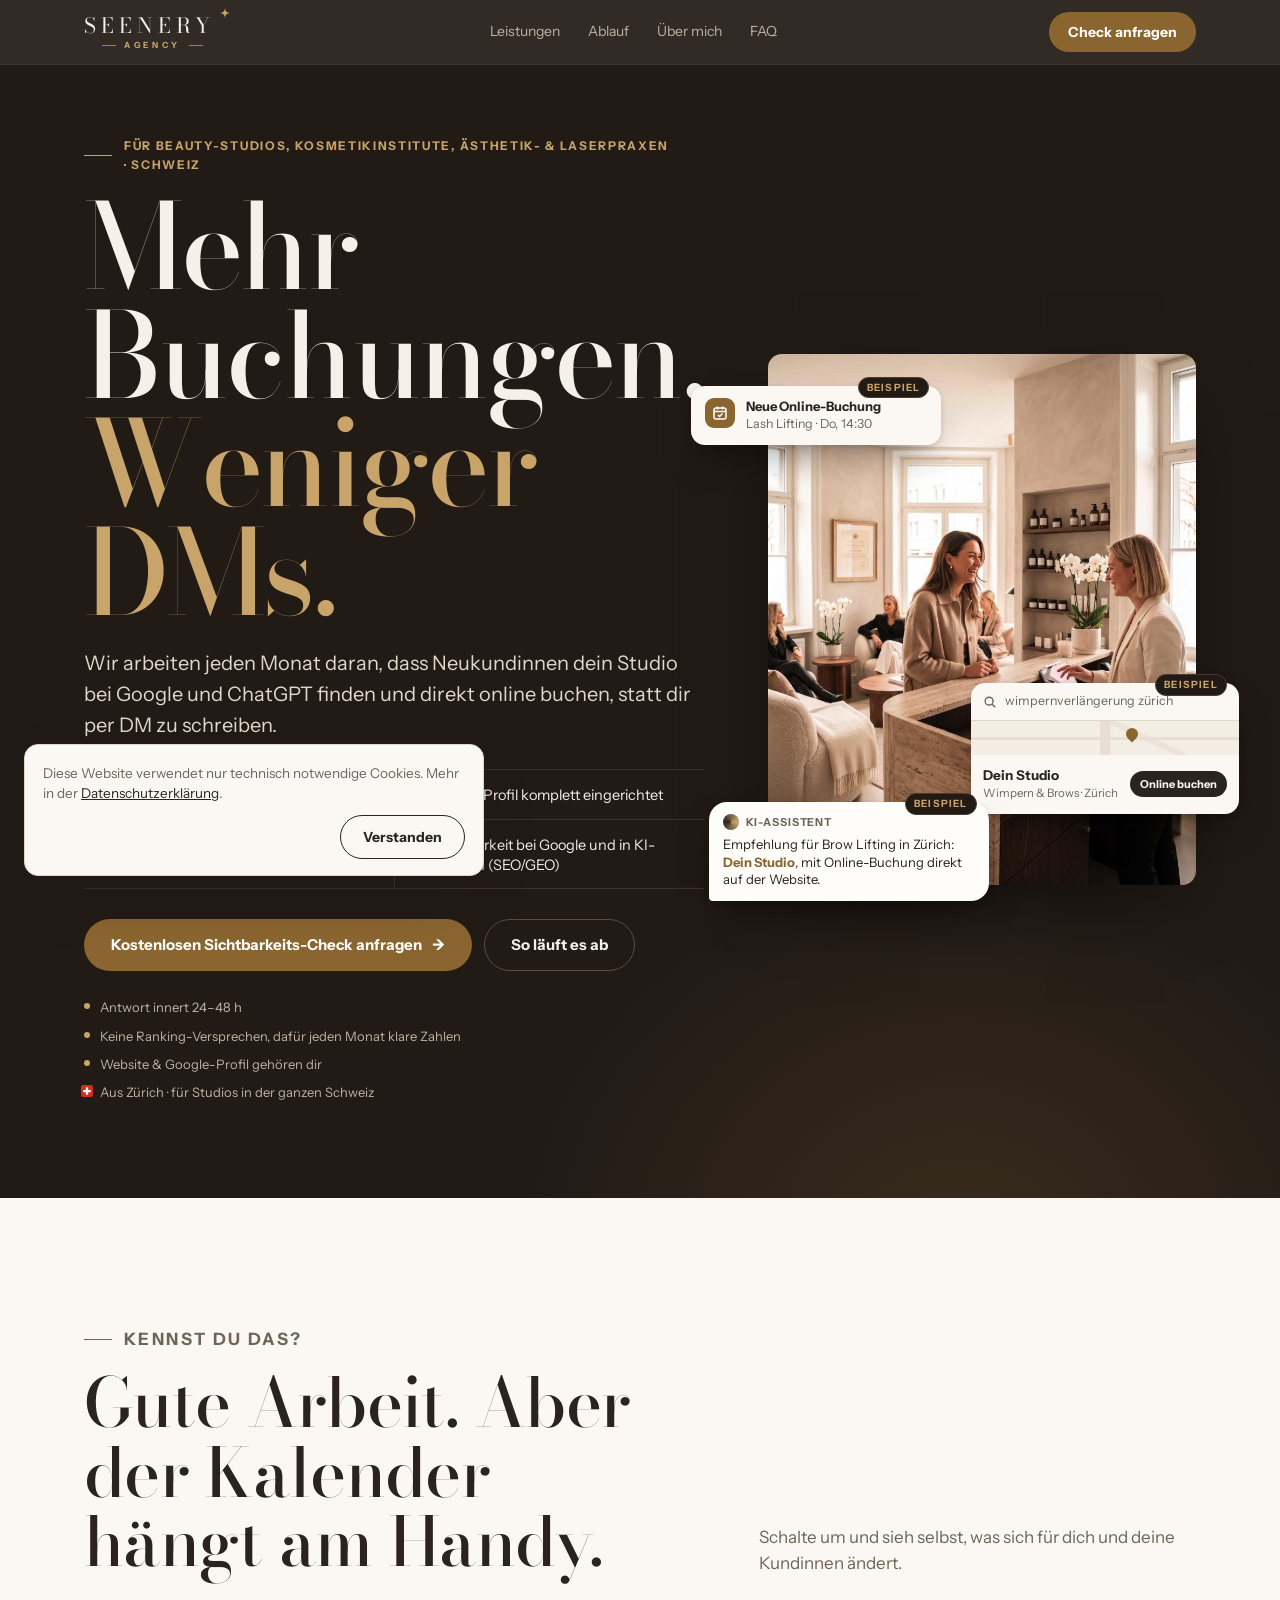
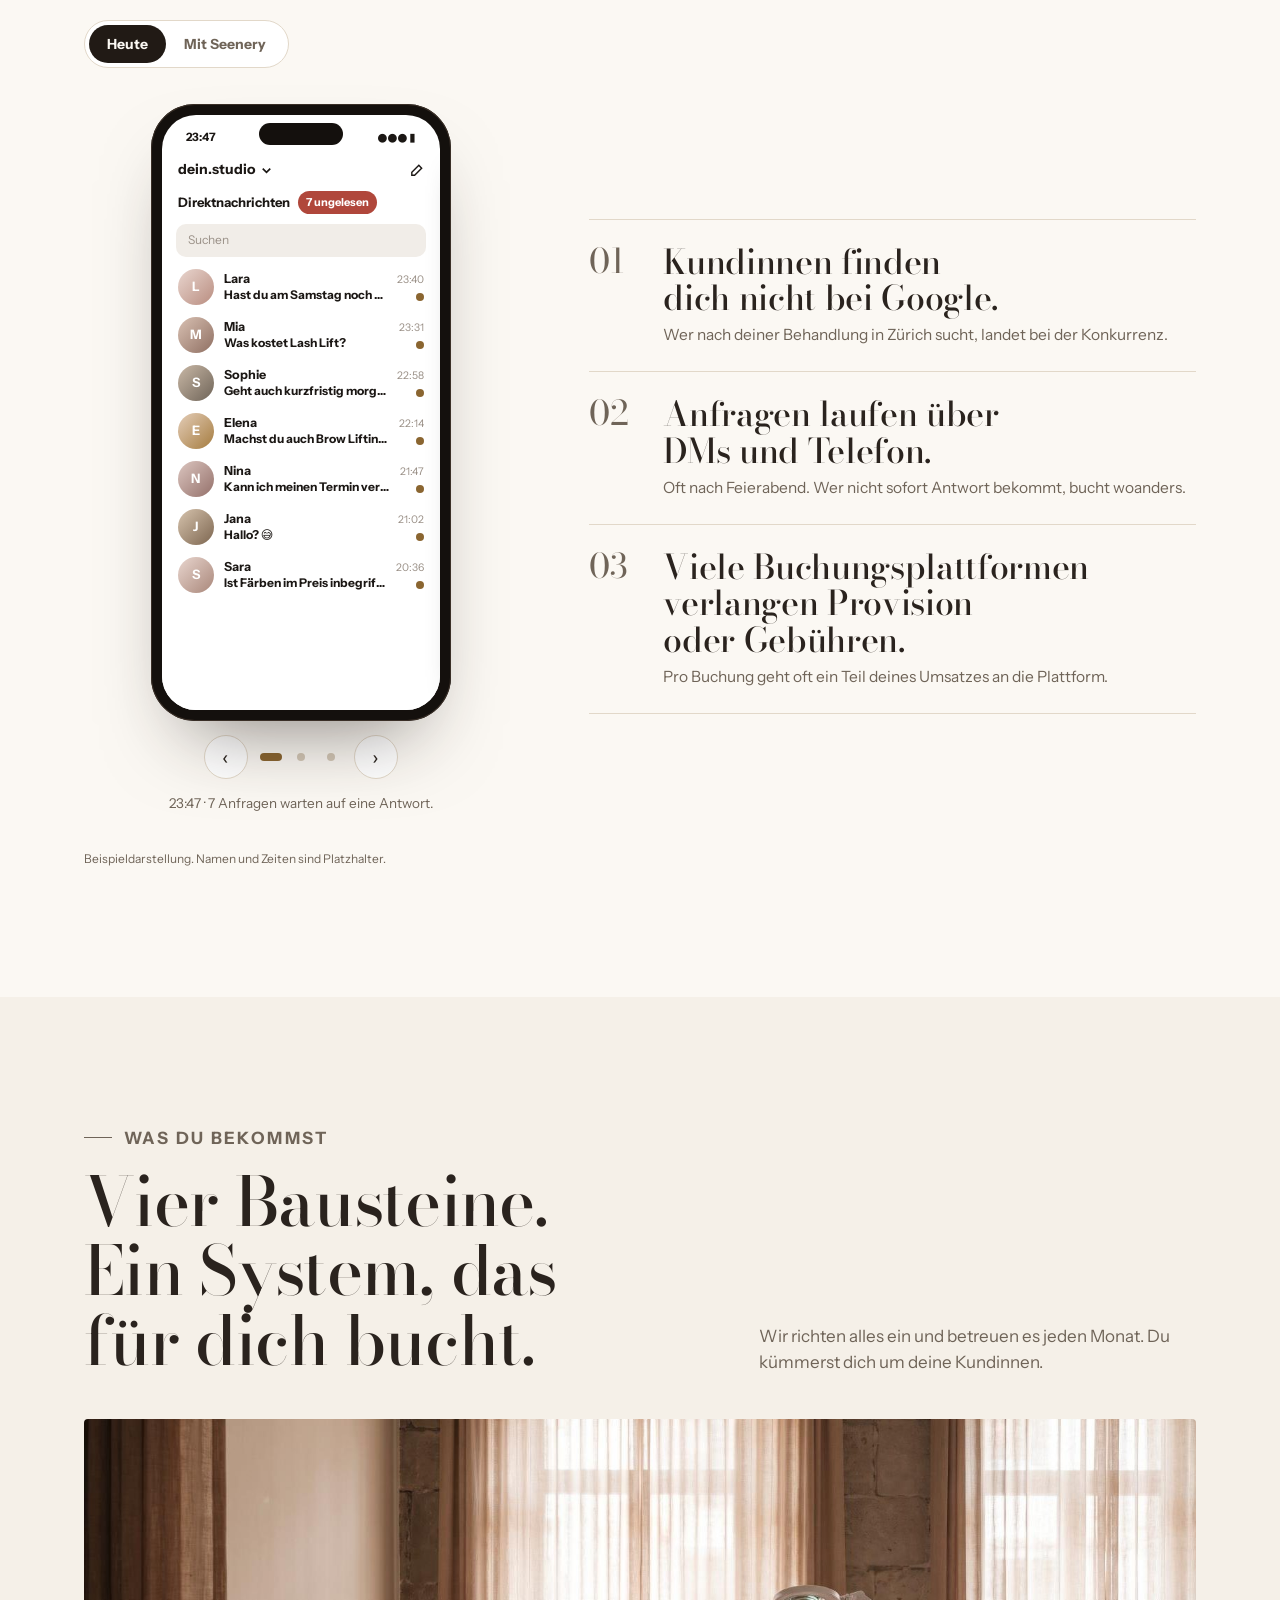
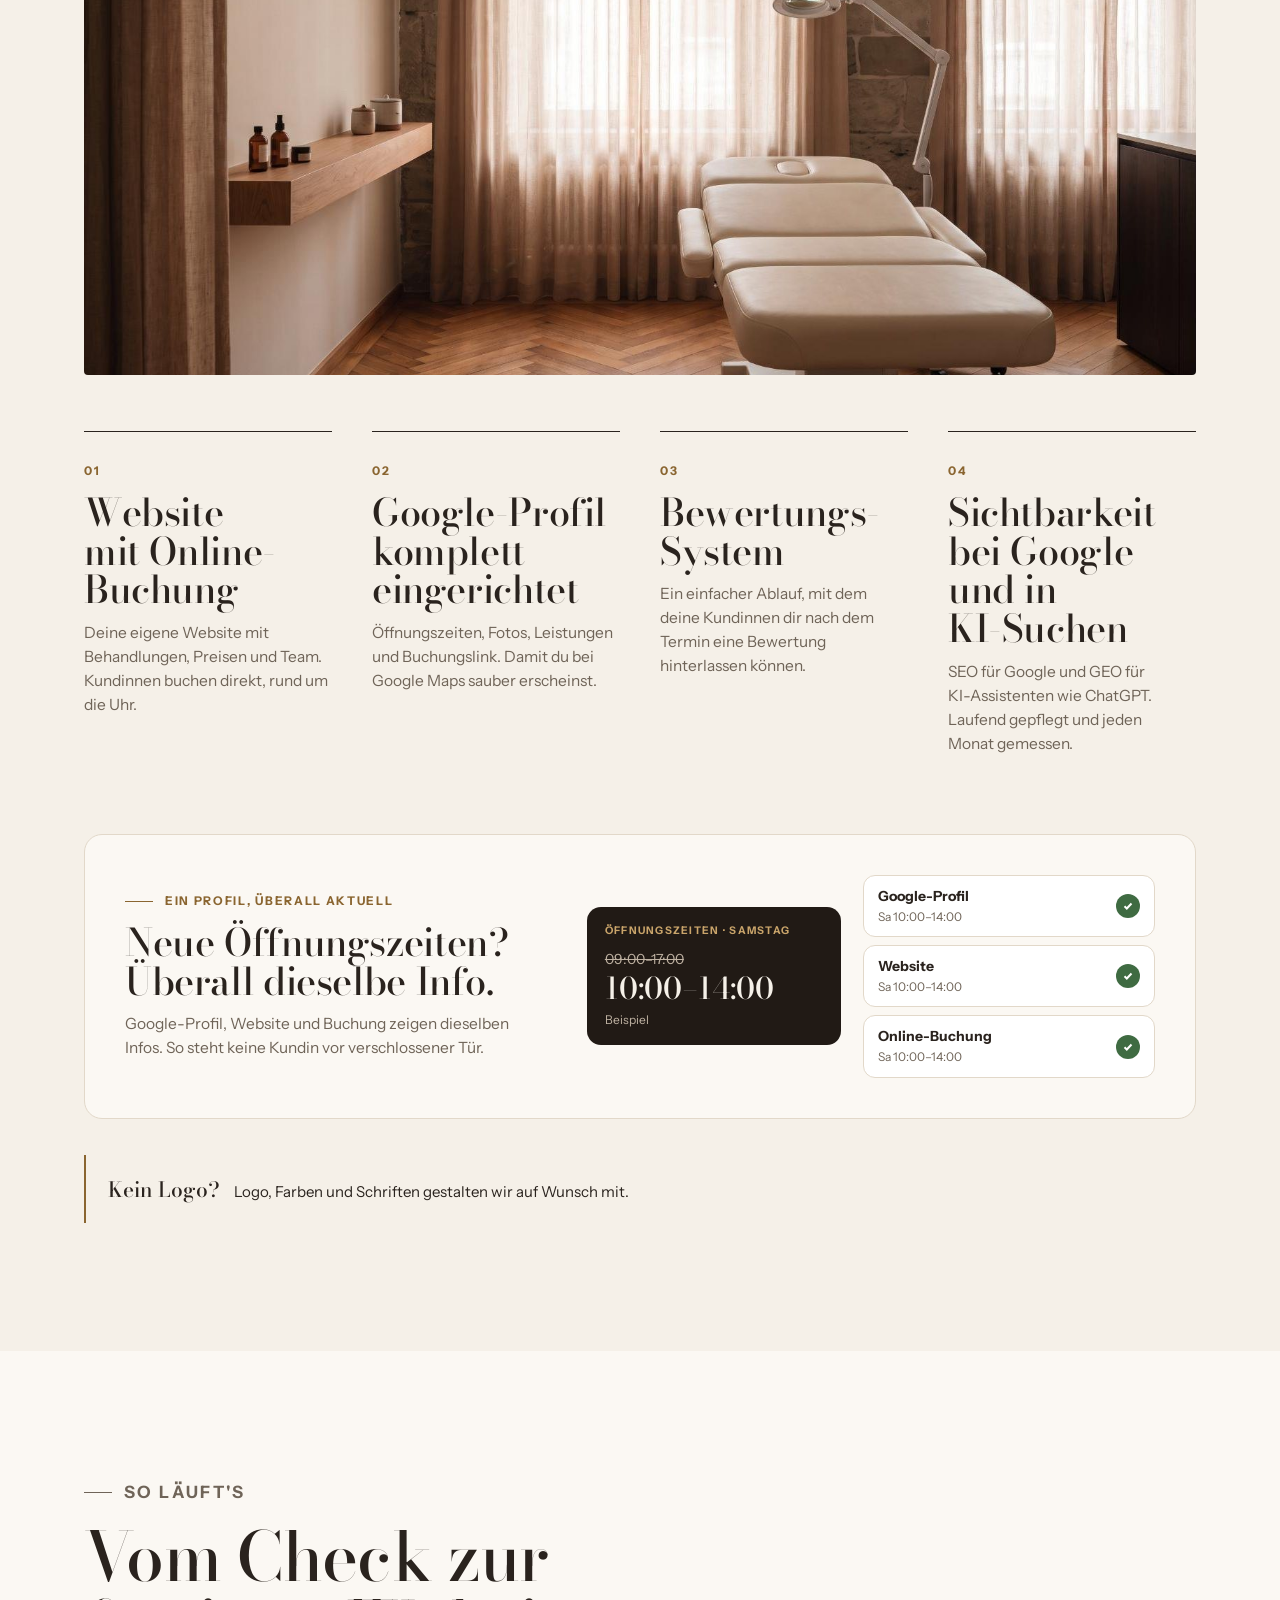
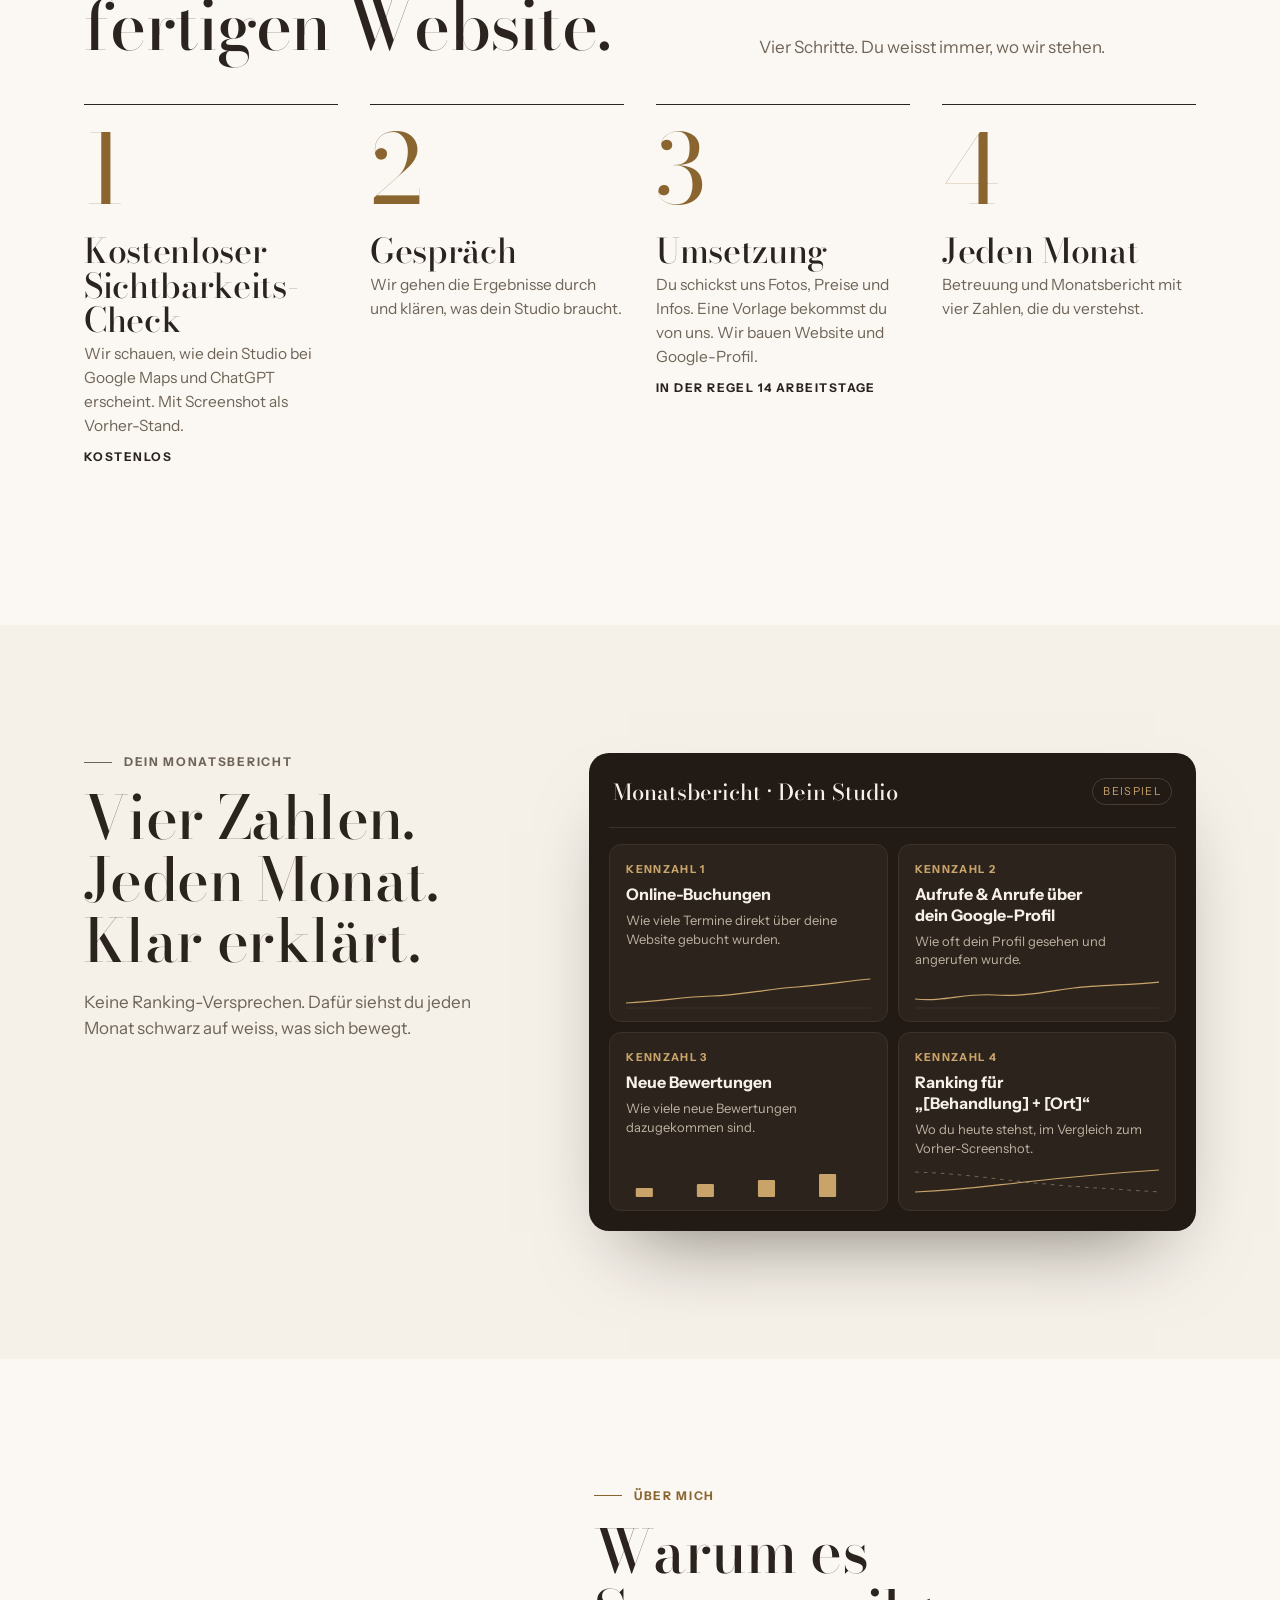
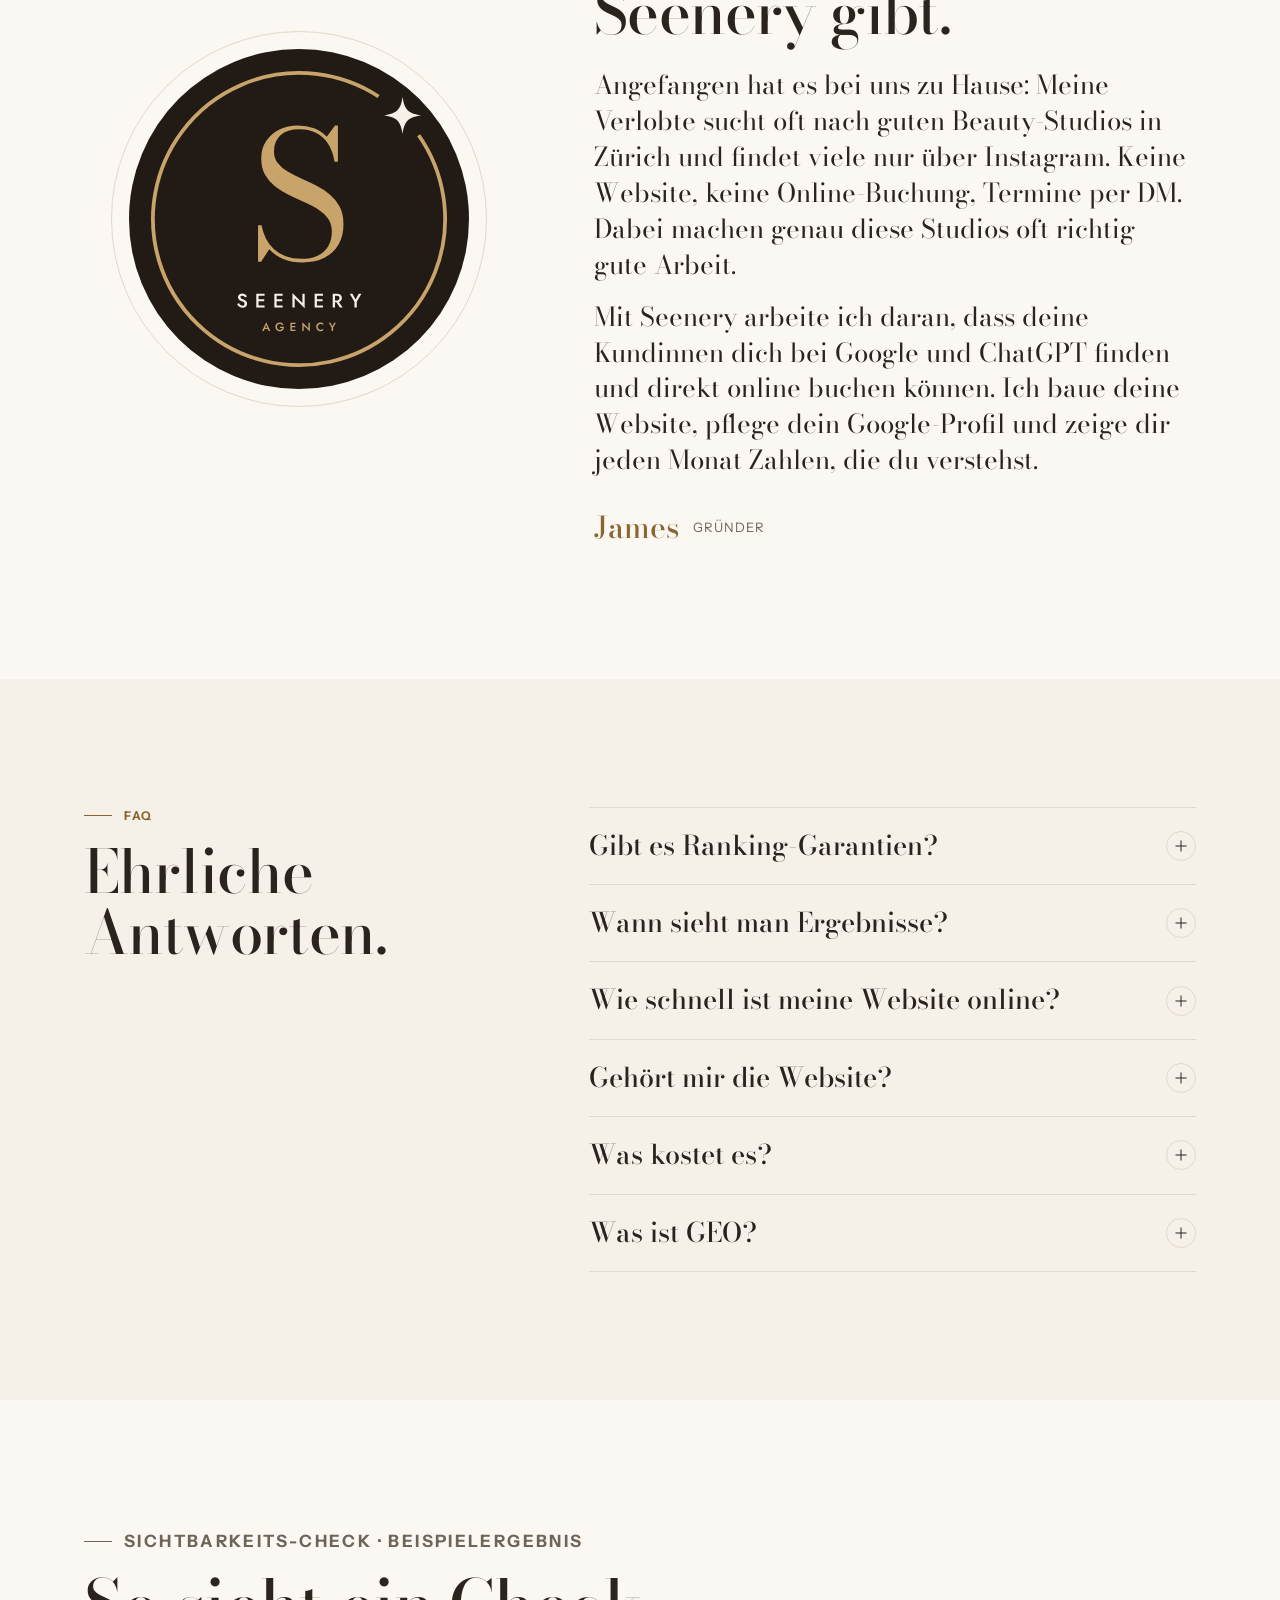
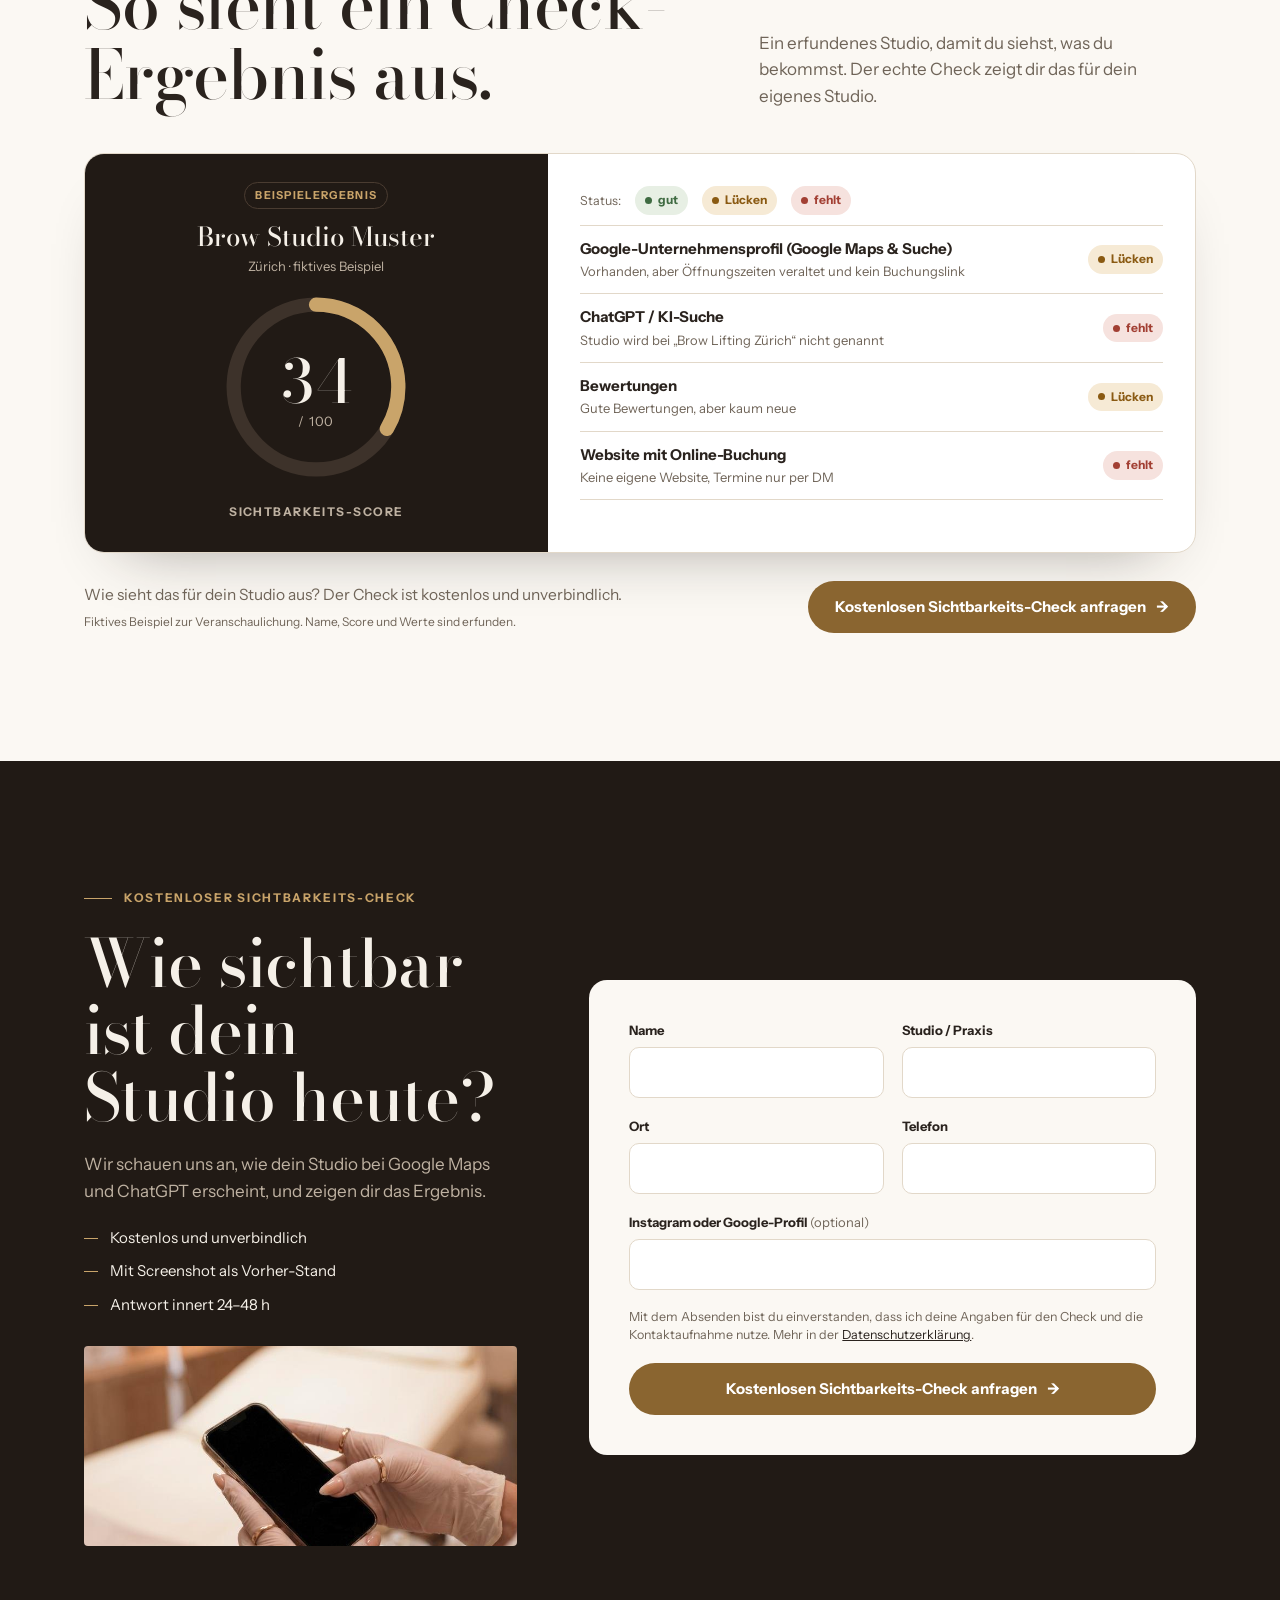
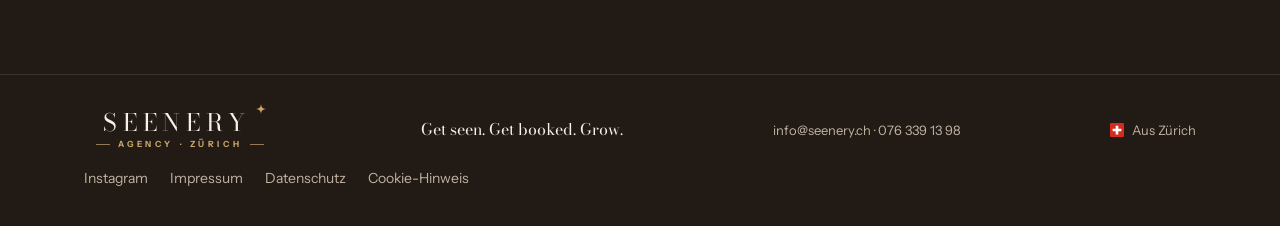
==== commit 02d03540: "Seenery: Logo als Vektor (Herbst/Winter + Frühling/Sommer), Favicon wie Instagram, Bodoni statt Kurs" ====
--- a/index.html
+++ b/index.html
@@ -3,14 +3,16 @@
 <head>
 <meta charset="utf-8">
 <meta name="viewport" content="width=device-width,initial-scale=1,viewport-fit=cover">
-<meta name="description" content="Seenery Agency: Websites mit Online-Buchung, Google-Profil und Sichtbarkeit bei Google & ChatGPT für Beauty-Studios in der Region Zürich. Get seen. Get booked. Grow.">
+<meta name="description" content="Seenery Agency: Websites mit Online-Buchung, Google-Profil und Sichtbarkeit bei Google &amp; ChatGPT für Beauty-Studios in der Schweiz. Get seen. Get booked. Grow.">
 <meta name="theme-color" content="#211a15">
 <link rel="icon" href="favicon.svg" type="image/svg+xml">
-<title>Seenery Agency · Websites für Beauty-Studios in Zürich</title>
-<link rel="stylesheet" href="https://fonts.googleapis.com/css2?family=Bodoni+Moda:ital,opsz,wght@0,6..96,400;1,6..96,400&display=swap">
+<link rel="icon" href="logo-herbst-winter.png" type="image/png">
+<link rel="apple-touch-icon" href="logo-herbst-winter.png">
+<title>Seenery Agency · Websites für Beauty-Studios</title>
+<link rel="stylesheet" href="https://fonts.googleapis.com/css2?family=Bodoni+Moda:opsz,wght@6..96,400;6..96,500;6..96,600&display=swap">
 <style>
-@font-face{font-family:"GG Serif";src:url([data-uri]) format("woff2");font-weight:300 700;font-style:normal;font-display:swap}
-@font-face{font-family:"GG Serif";src:url([data-uri]) format("woff2");font-weight:300 700;font-style:italic;font-display:swap}
+
+
 
 /* Schriften selbst gehostet (latin-Subset, SIL OFL). Serif: Crimson Pro als Ersatz, bis Cormorant Garamond lokal verfuegbar ist. */
 @font-face{font-family:"GG Sans";src:url([data-uri]) format("woff");font-weight:400 500;font-style:normal;font-display:swap}
@@ -36,7 +38,7 @@
   --line-dark:#3d322a;
   --white:#ffffff;
   --rose:#e9d6cf;
-  --serif:"GG Serif","Cormorant Garamond",Garamond,"Times New Roman",serif;
+  --serif:"Bodoni Moda","Didot","Bodoni 72",Georgia,"Times New Roman",serif;
   --sans:"GG Sans","Instrument Sans",ui-sans-serif,system-ui,-apple-system,"Segoe UI",Roboto,Arial,sans-serif;
   --gutter:clamp(16px,5vw,64px);
   --max:1240px;
@@ -84,12 +86,12 @@
 @media (min-width:900px){.nav{display:flex}}
 /* Wortmarke Seenery (A5 dunkel: Espresso & Gold) */
 .wm{display:inline-flex;flex-direction:column;align-items:center;line-height:1;gap:5px}
-.wm-name{position:relative;font-family:"Bodoni Moda",var(--serif);font-weight:400;font-size:21px;letter-spacing:.24em;padding-right:.1em;color:var(--on-dark)}
+.wm-name{position:relative;font-family:var(--serif);font-weight:400;font-size:21px;letter-spacing:.24em;padding-right:.1em;color:var(--on-dark)}
 .wm-spark{position:absolute;right:-13px;top:-7px;width:10px;height:10px;fill:var(--gold-soft)}
 .wm-sub{font-family:var(--sans);font-size:8.5px;font-weight:600;letter-spacing:.42em;padding-left:.42em;color:var(--gold-soft)}
 .wm-sub::before,.wm-sub::after{content:"";display:inline-block;width:14px;height:1px;background:currentColor;vertical-align:middle;margin:0 8px;opacity:.7}
 .footer .wm-name{font-size:24px}
-.foot-claim{font-family:"Bodoni Moda",var(--serif);font-style:italic;color:var(--on-dark);font-size:16px}
+.foot-claim{font-family:"Bodoni Moda",var(--serif);font-style:normal;color:var(--on-dark);font-size:16px}
 .foot-mail{font-size:13px;color:var(--on-dark-muted);user-select:all}
 @media (max-width:360px){.wm-name{font-size:18px;letter-spacing:.18em}.wm-sub::before,.wm-sub::after{display:none}}
 
@@ -98,13 +100,13 @@
 .hero::after{content:"";position:absolute;inset:auto -10% -40% 40%;height:70%;background:radial-gradient(closest-side,rgba(165,124,63,.18),transparent);pointer-events:none}
 .hero-grid{display:grid;gap:44px;padding-top:40px;padding-bottom:56px;position:relative;z-index:1}
 .hero h1{font-size:clamp(52px,12.5vw,118px);font-weight:500;line-height:.92;margin:18px 0 22px;letter-spacing:-.02em}
-.hero h1 em{font-style:italic;color:var(--gold-soft);font-weight:400}
+.hero h1 .h1-accent{color:var(--gold-soft)}
 .hero .lead{font-size:clamp(17px,2.1vw,20px);color:#e2d8c9;max-width:34em}
 .services{list-style:none;padding:0;margin:28px 0 30px;display:grid;grid-template-columns:1fr 1fr;border-top:1px solid var(--line-dark)}
 .services li{display:flex;gap:10px;align-items:baseline;padding:13px 10px 13px 0;border-bottom:1px solid var(--line-dark);font-size:14.5px;line-height:1.35;color:var(--on-dark)}
 .services li:nth-child(odd){padding-right:14px}
 .services li:nth-child(even){padding-left:14px;border-left:1px solid var(--line-dark)}
-.services .n{font-family:var(--serif);font-style:italic;color:var(--gold-soft);font-size:17px;flex:none}
+.services .n{font-family:var(--serif);font-style:normal;color:var(--gold-soft);font-size:17px;flex:none}
 .hero-ctas{display:flex;flex-wrap:wrap;gap:12px}
 .trust{list-style:none;padding:0;margin:26px 0 0;display:flex;flex-direction:column;gap:8px;font-size:13px;color:var(--on-dark-muted)}
 .trust li{display:flex;gap:10px;align-items:flex-start}
@@ -234,7 +236,7 @@
 .points{list-style:none;padding:0;margin:0;display:grid;gap:0}
 .points li{display:grid;grid-template-columns:56px 1fr;gap:6px 18px;padding:24px 0;border-top:1px solid var(--line)}
 .points li:last-child{border-bottom:1px solid var(--line)}
-.points .mk{font-family:var(--serif);font-size:34px;line-height:1;color:var(--muted);font-style:italic}
+.points .mk{font-family:var(--serif);font-size:34px;line-height:1;color:var(--muted);font-style:normal}
 .points h3{font-size:clamp(25px,3.4vw,34px);line-height:1.08}
 .points p{grid-column:2;color:var(--muted);font-size:15.5px}
 .points.good .mk{color:var(--gold)}
@@ -257,7 +259,7 @@
   .blocks{grid-template-columns:1fr 1fr 1fr 1fr}
 }
 .extra{margin-top:36px;display:flex;gap:14px;align-items:baseline;font-size:15px;color:var(--ink);padding:18px 22px;background:var(--ivory);border-left:2px solid var(--gold)}
-.extra b{font-family:var(--serif);font-style:italic;font-weight:500;font-size:21px;white-space:nowrap}
+.extra b{font-family:var(--serif);font-style:normal;font-weight:500;font-size:21px;white-space:nowrap}
 
 /* 3 Demo */
 .demo{background:linear-gradient(180deg,var(--ivory) 0,#efe2da 100%)}
@@ -316,7 +318,7 @@
 .about-copy p{font-family:var(--serif);font-size:clamp(21px,2.4vw,26px);line-height:1.38;color:var(--ink);margin-bottom:16px}
 .about-copy .eyebrow{font-family:var(--sans);font-size:12px;line-height:1.55;color:var(--gold);margin-bottom:0}
 .sig{margin-top:26px;display:flex;align-items:center;gap:14px}
-.sig b{font-family:var(--serif);font-style:italic;font-weight:500;font-size:30px;color:var(--gold)}
+.sig b{font-family:var(--serif);font-style:normal;font-weight:500;font-size:30px;color:var(--gold)}
 .sig span{font-size:13px;color:var(--muted);letter-spacing:.08em;text-transform:uppercase}
 
 /* 8 FAQ */
@@ -557,8 +559,8 @@
 <section class="hero" aria-labelledby="hero-title">
   <div class="wrap hero-grid">
     <div class="hero-copy">
-      <p class="eyebrow kicker">Für Beauty-Studios, Kosmetikinstitute, Ästhetik- &amp; Laserpraxen · Region Zürich</p>
-      <h1 id="hero-title">Mehr Buchungen.<br><em>Weniger DMs.</em></h1>
+      <p class="eyebrow kicker">Für Beauty-Studios, Kosmetikinstitute, Ästhetik- &amp; Laserpraxen · Schweiz</p>
+      <h1 id="hero-title">Mehr Buchungen.<br><span class="h1-accent">Weniger DMs.</span></h1>
       <p class="lead">Wir arbeiten jeden Monat daran, dass Neukundinnen dein Studio bei Google und ChatGPT finden und direkt online buchen, statt dir per DM zu schreiben.</p>
       <ul class="services" aria-label="Leistungen auf einen Blick">
         <li><span class="n">i</span>Website mit Online-Buchung</li>
@@ -568,13 +570,13 @@
       </ul>
       <div class="hero-ctas">
         <a class="btn btn-gold" href="#check"><span class="cta-l">Kostenlosen Sichtbarkeits-Check anfragen</span><span class="cta-s">Gratis-Check anfragen</span> <span class="arr" aria-hidden="true">→</span></a>
-        <a class="btn btn-ghost-dark" href="#demo">Demo-Websites ansehen</a>
+        <a class="btn btn-ghost-dark" href="#ablauf">So läuft es ab</a>
       </div>
       <ul class="trust">
         <li>Antwort innert 24–48 h</li>
         <li>Keine Ranking-Versprechen, dafür jeden Monat klare Zahlen</li>
         <li>Website &amp; Google-Profil gehören dir</li>
-        <li class="ch">Aus Zürich · für Studios in der Region Zürich</li>
+        <li class="ch">Aus Zürich · für Studios in der ganzen Schweiz</li>
       </ul>
     </div>
 
@@ -758,48 +760,6 @@
       </div>
     </div>
     <p class="extra"><b>Kein Logo?</b><span>Logo, Farben und Schriften gestalten wir auf Wunsch mit.</span></p>
-  </div>
-</section>
-
-<!-- 3 Demo -->
-<section class="sec demo" id="demo" aria-labelledby="demo-title">
-  <div class="wrap">
-    <div class="sec-head">
-      <div>
-        <p class="eyebrow kicker">Demo-Websites</p>
-        <h2 id="demo-title" style="margin-top:16px">So kann deine Website aussehen.</h2>
-      </div>
-      <p>Jede Website wird individuell gestaltet. Mit deinen eigenen Fotos, deinen Preisen und deinem Team. Klick dich durch, wie eine Kundin.</p>
-    </div>
-    <ul class="demo-cards">
-      <li class="dcard">
-        <figure><img src="img/demo-eye-wide.jpg" alt="Nahaufnahme eines Auges mit gepflegten Wimpern und Brauen in Rosé-Tönen" width="1591" height="1066" loading="lazy"></figure>
-        <div class="dcard-body">
-          <p class="eyebrow">Demo 1</p>
-          <h3>Brow &amp; Lash Studio</h3>
-          <p>Behandlungen, Preise und Online-Buchung in wenigen Klicks.</p>
-          <a class="btn btn-ink" href="https://claude.ai/artifact/SR58M9ma3zqjGvTBnvhMKj">Demo ansehen <span class="arr" aria-hidden="true">→</span></a>
-        </div>
-      </li>
-      <li class="dcard">
-        <figure><img src="img/a-hero.jpg" alt="Heller Behandlungsraum einer Ästhetikpraxis mit Travertin-Wänden" width="1591" height="887" loading="lazy"></figure>
-        <div class="dcard-body">
-          <p class="eyebrow">Demo 2</p>
-          <h3>Ästhetikpraxis</h3>
-          <p>Patientinnen finden ihr Anliegen und buchen die Erstberatung.</p>
-          <a class="btn btn-ink" href="https://claude.ai/artifact/FxZFUYqc3jiMd9vheWZzX7">Demo ansehen <span class="arr" aria-hidden="true">→</span></a>
-        </div>
-      </li>
-      <li class="dcard">
-        <figure><img src="img/b-hero.jpg" alt="Moderner Laserraum mit Behandlungsliege in Petrol- und Steintönen" width="1591" height="887" loading="lazy"></figure>
-        <div class="dcard-body">
-          <p class="eyebrow">Demo 3</p>
-          <h3>Laserpraxis</h3>
-          <p>Zonen wählen, Preis sehen und direkt einen Termin buchen.</p>
-          <a class="btn btn-ink" href="https://claude.ai/artifact/1aNoHF7g8wHGRVb3JC883t">Demo ansehen <span class="arr" aria-hidden="true">→</span></a>
-        </div>
-      </li>
-    </ul>
   </div>
 </section>
 
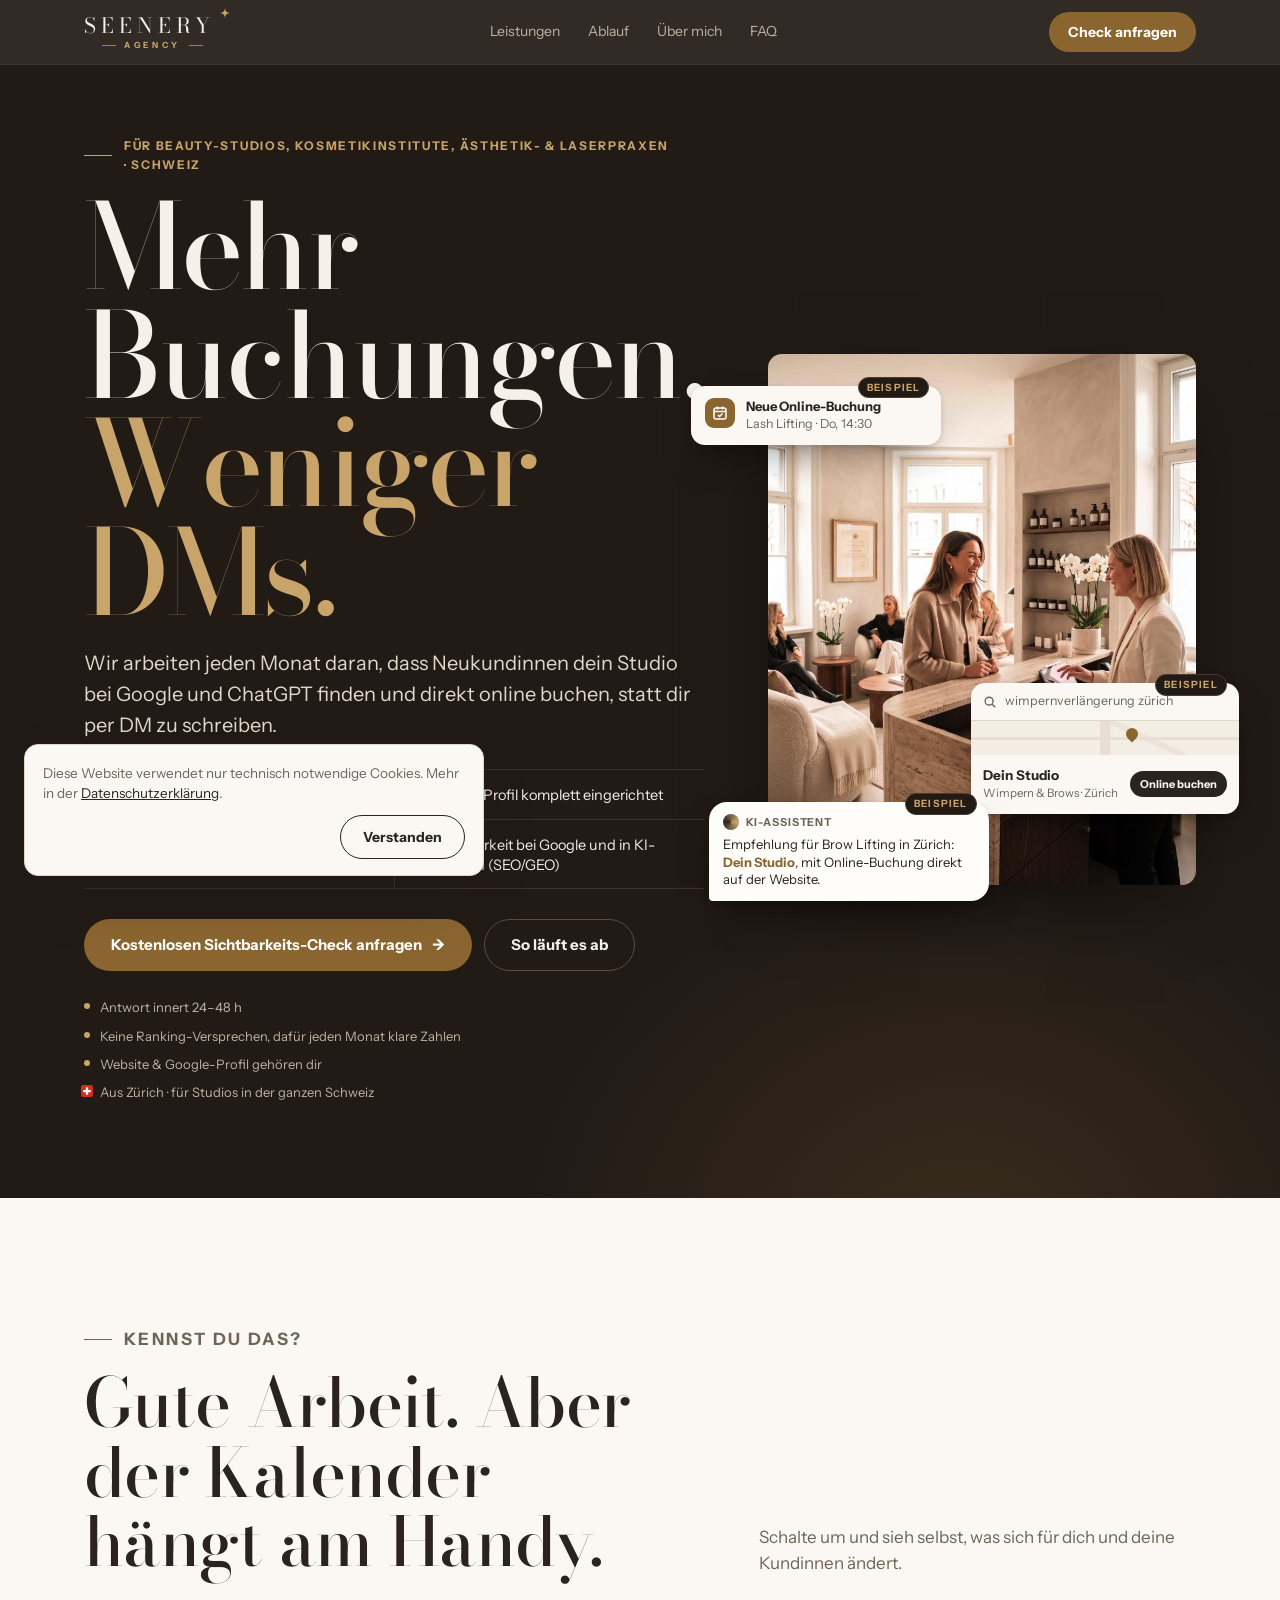
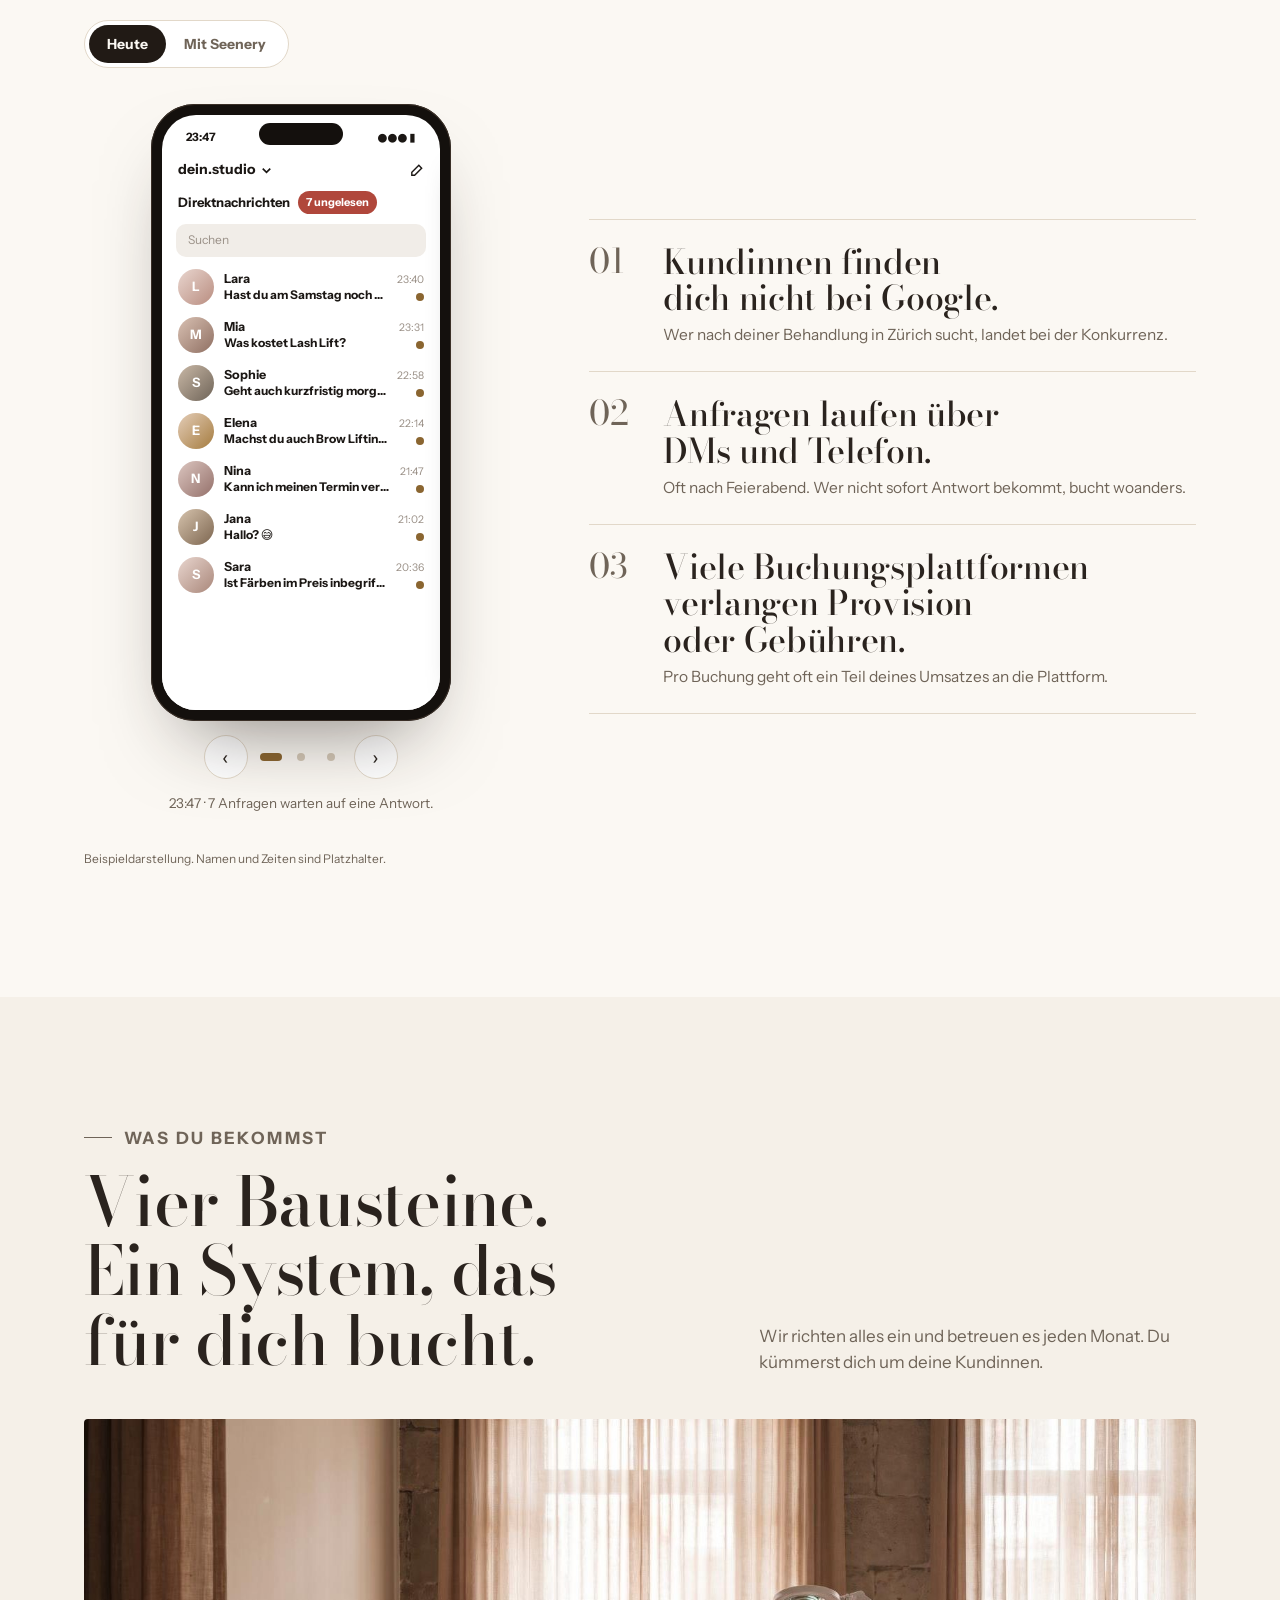
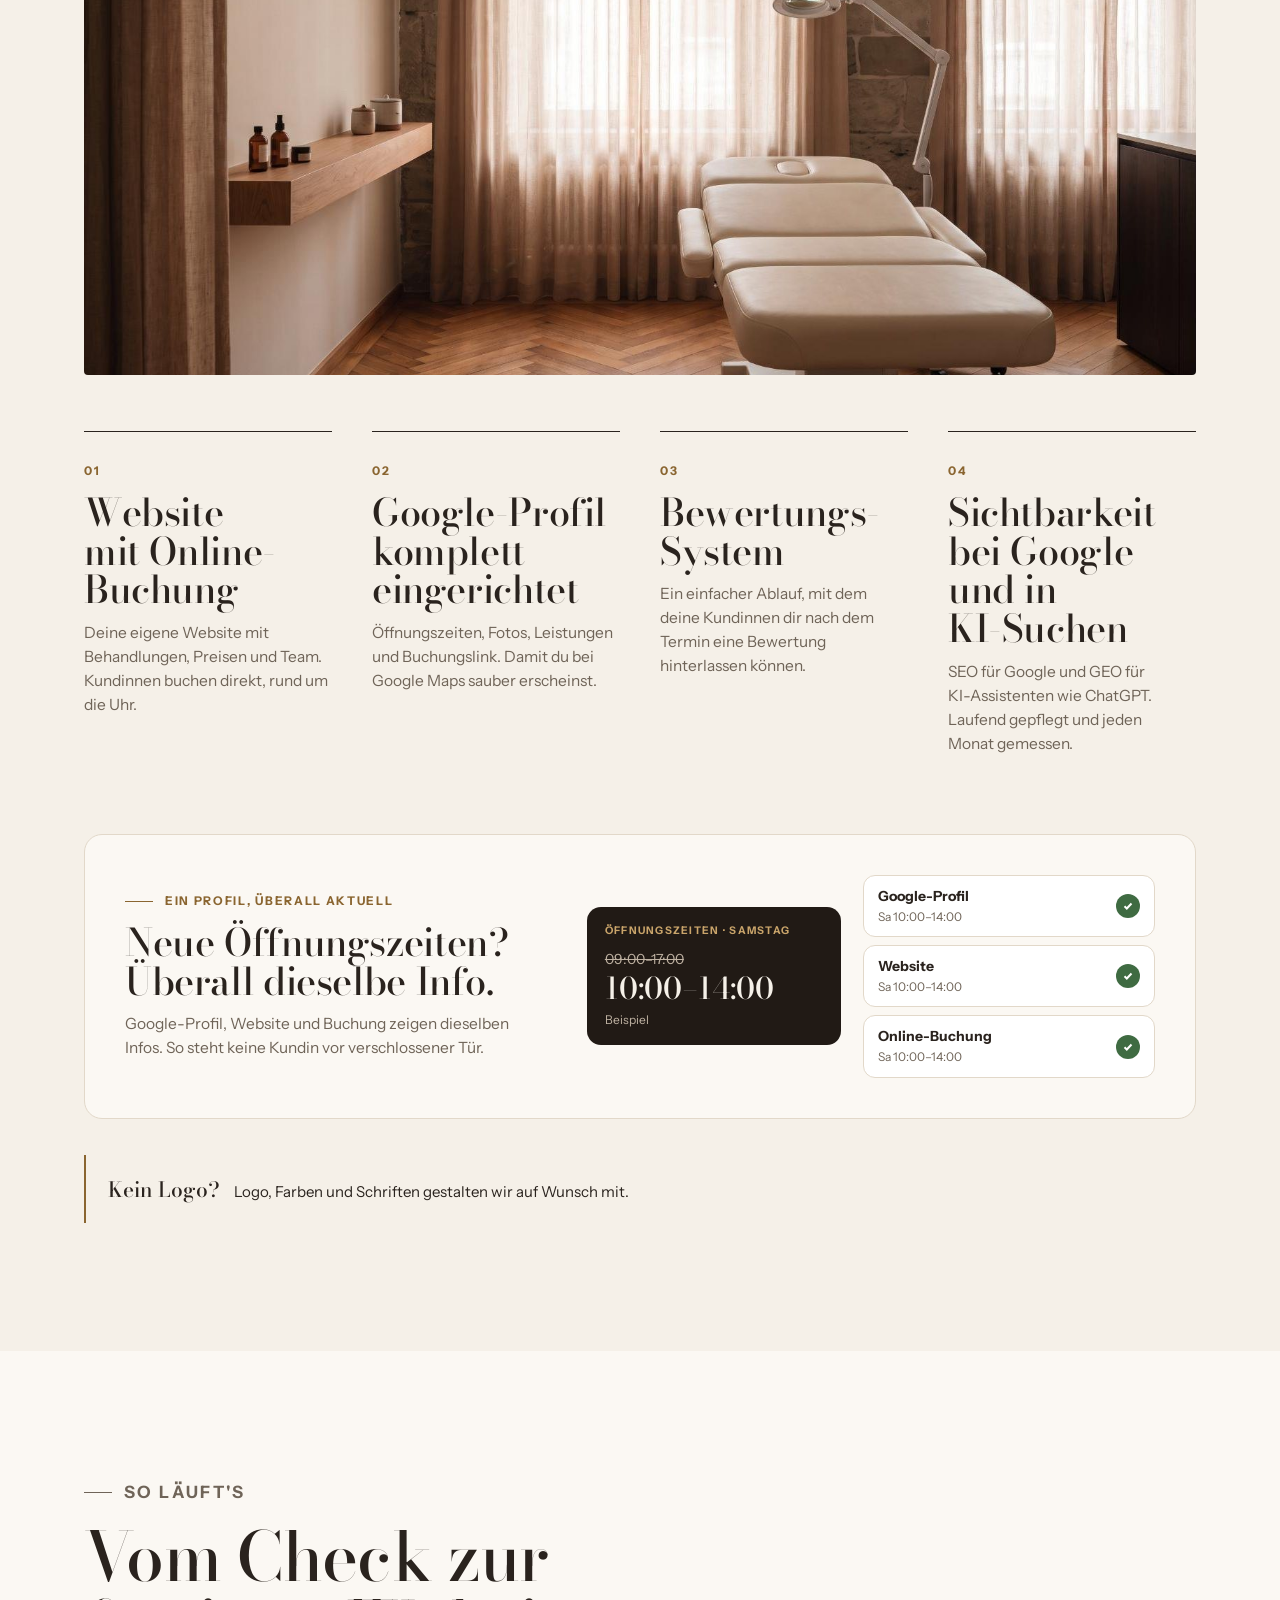
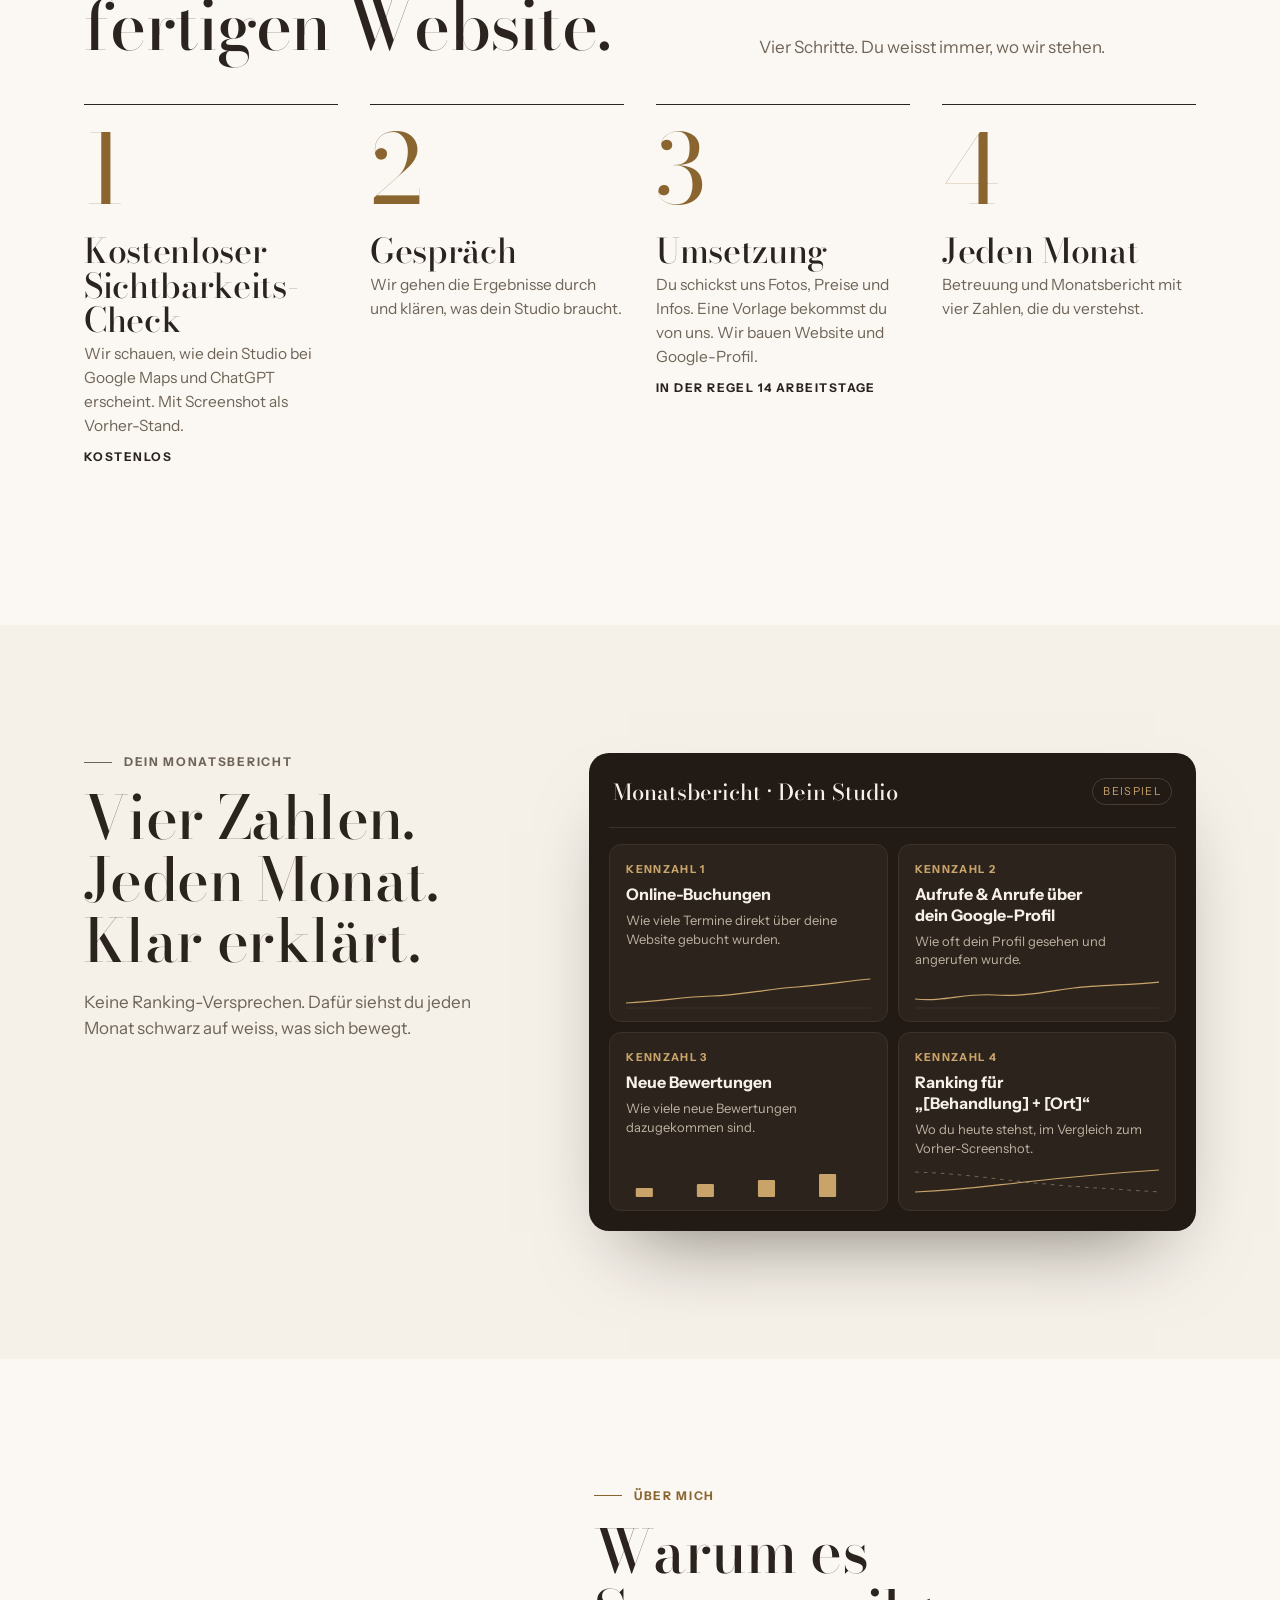
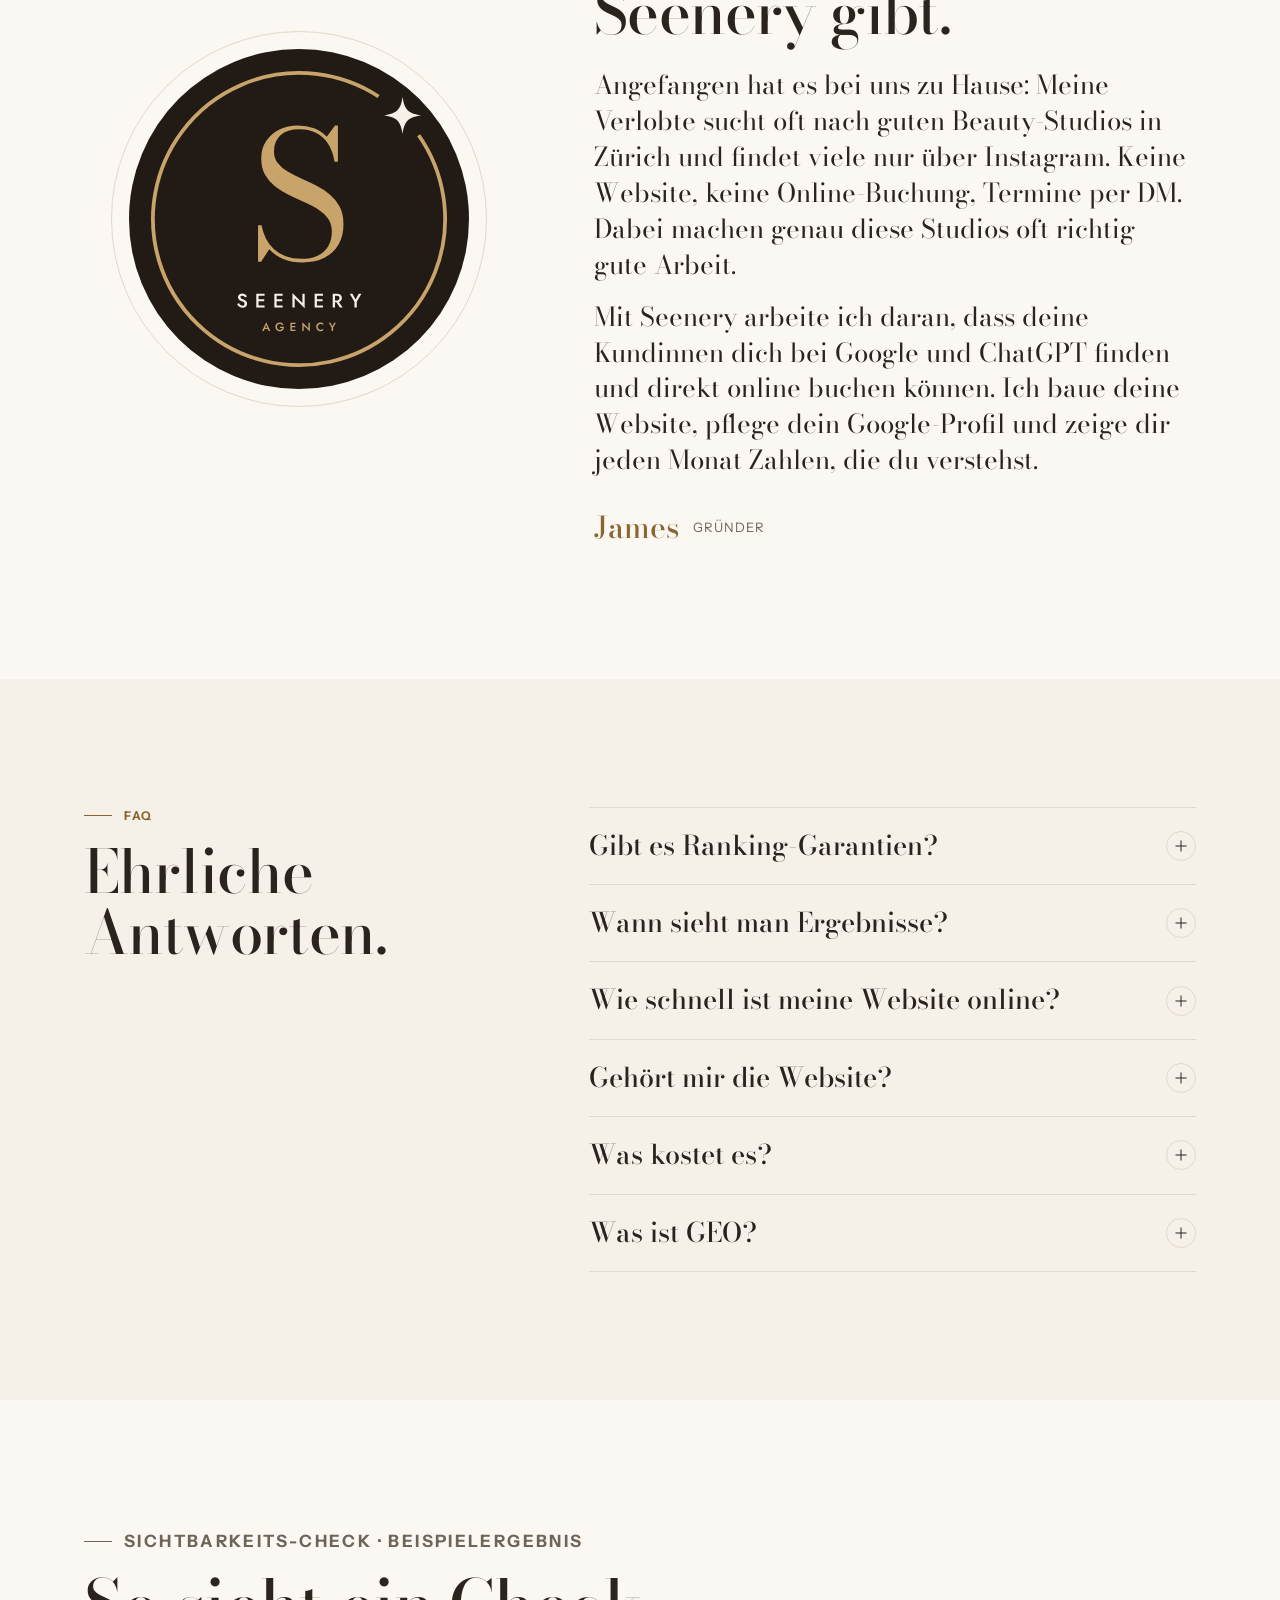
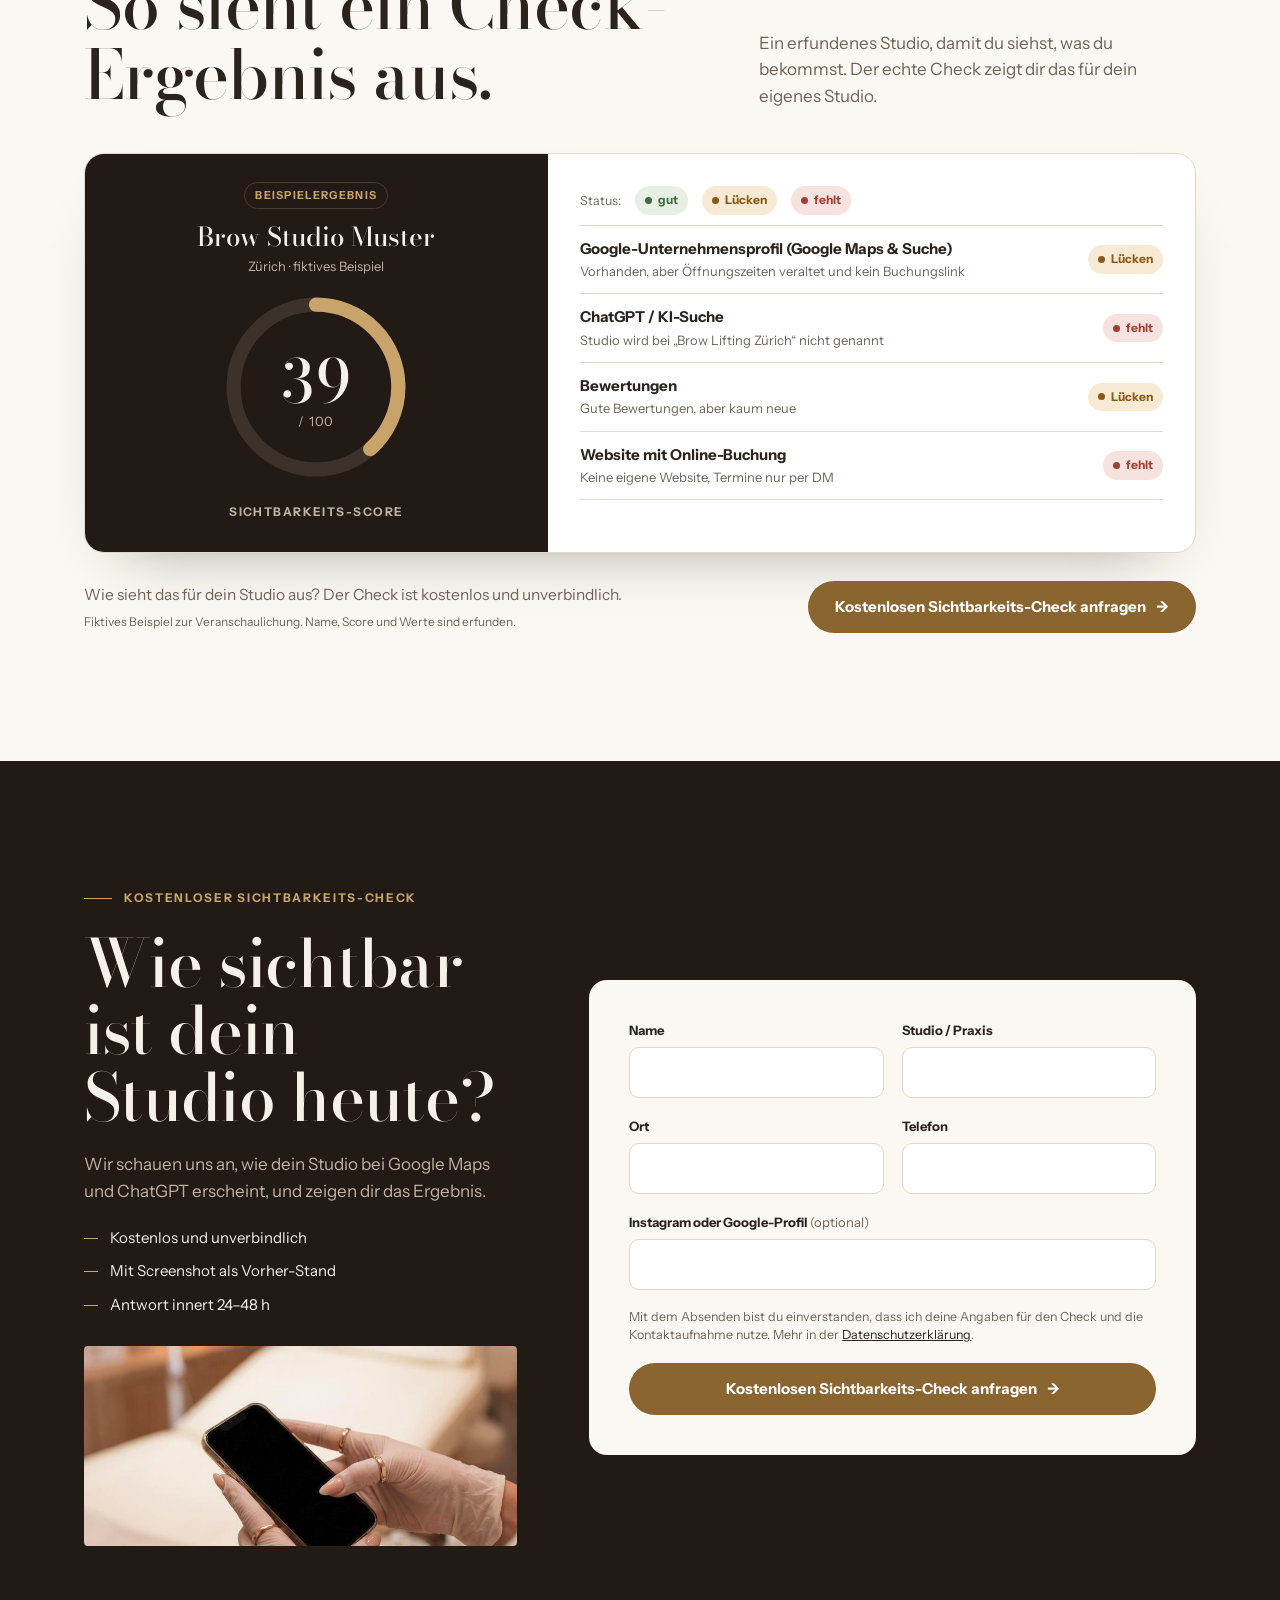
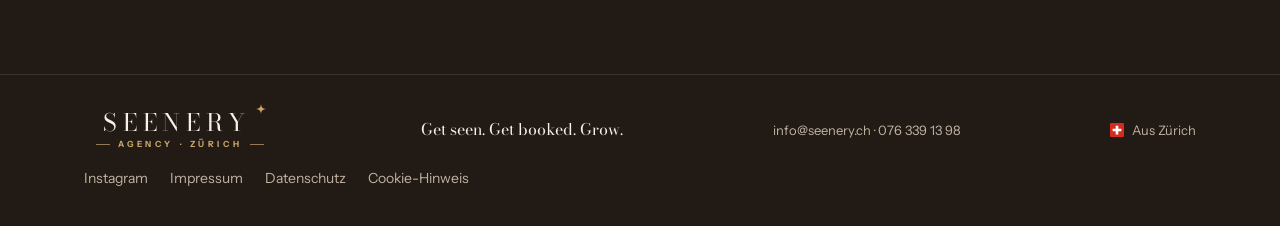
==== commit 23c6efde: "Livegang vorbereiten: noindex entfernt, robots.txt + sitemap für seenery.ch Co-Authored-By: Claude O" ====
--- a/index.html
+++ b/index.html
@@ -5,6 +5,7 @@
 <meta name="viewport" content="width=device-width,initial-scale=1,viewport-fit=cover">
 <meta name="description" content="Seenery Agency: Websites mit Online-Buchung, Google-Profil und Sichtbarkeit bei Google &amp; ChatGPT für Beauty-Studios in der Schweiz. Get seen. Get booked. Grow.">
 <meta name="theme-color" content="#211a15">
+<link rel="canonical" href="https://seenery.ch/">
 <link rel="icon" href="favicon.svg" type="image/svg+xml">
 <link rel="icon" href="logo-herbst-winter.png" type="image/png">
 <link rel="apple-touch-icon" href="logo-herbst-winter.png">
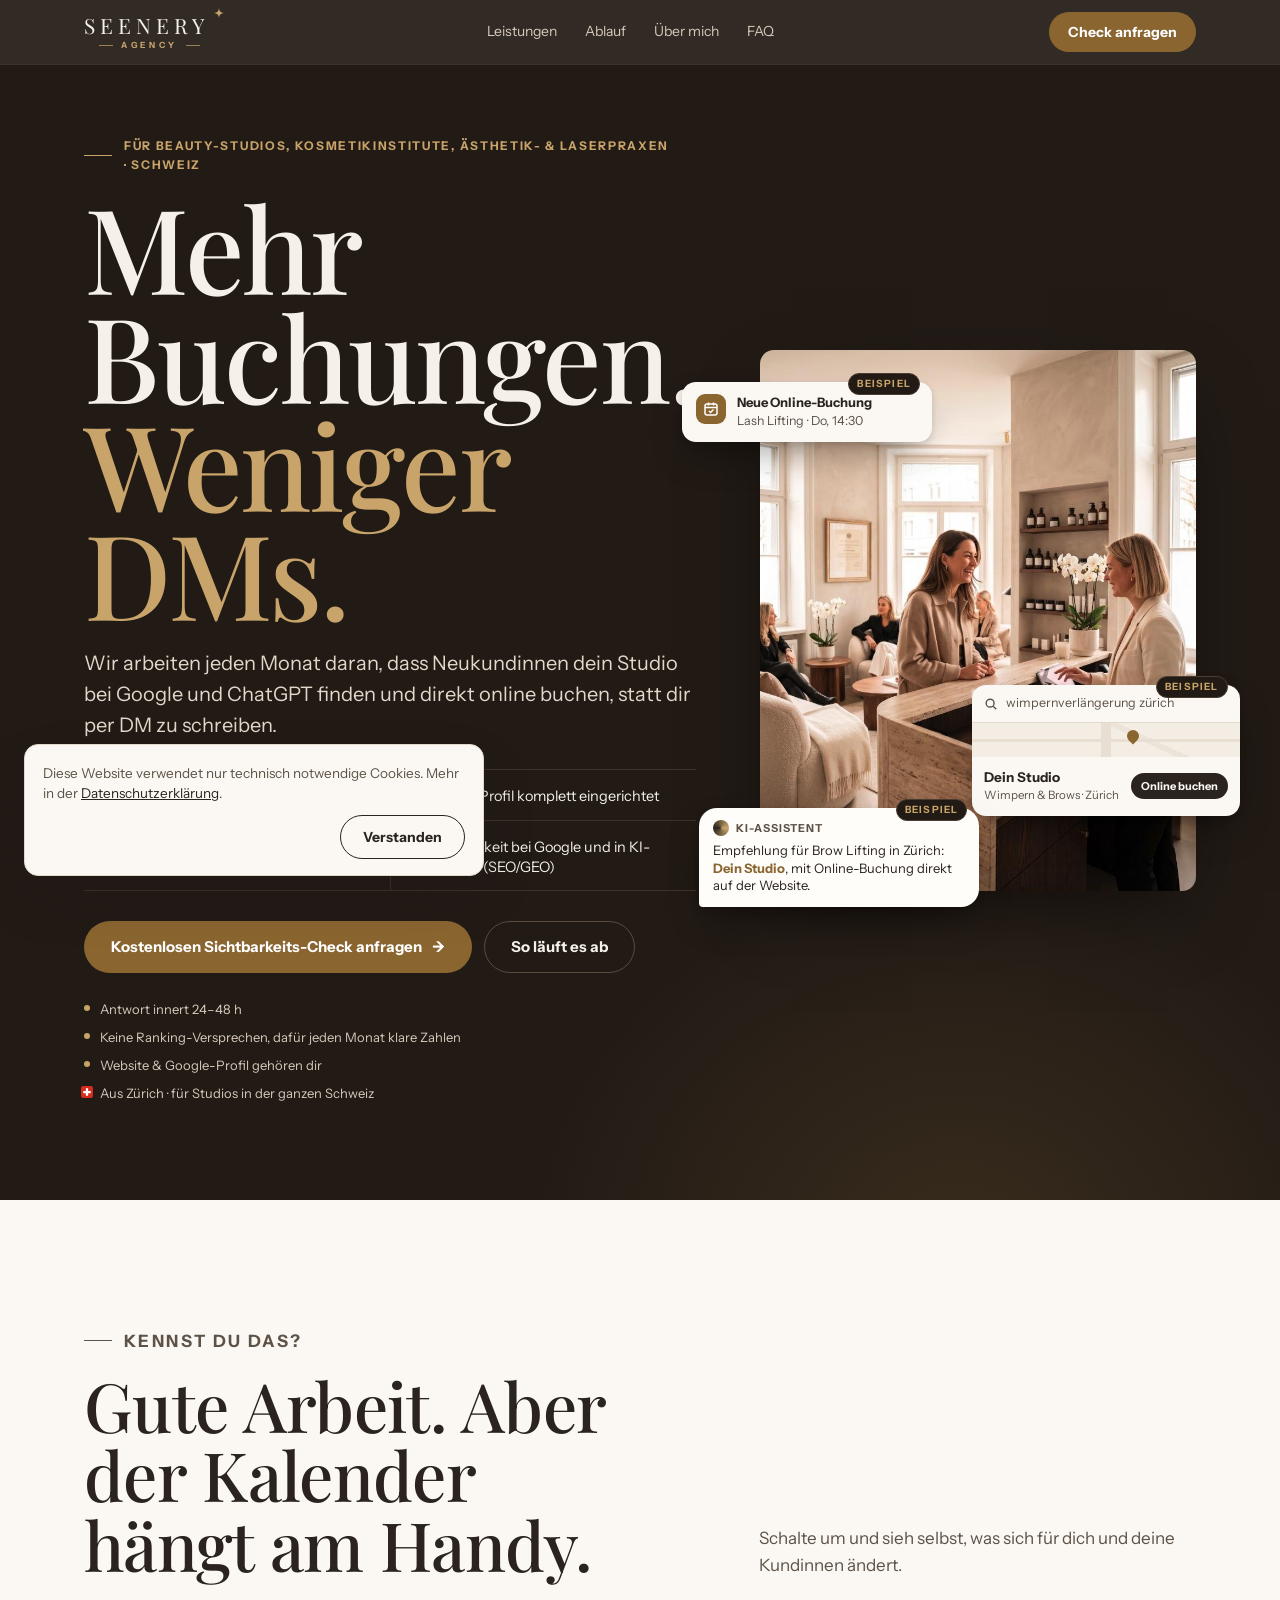
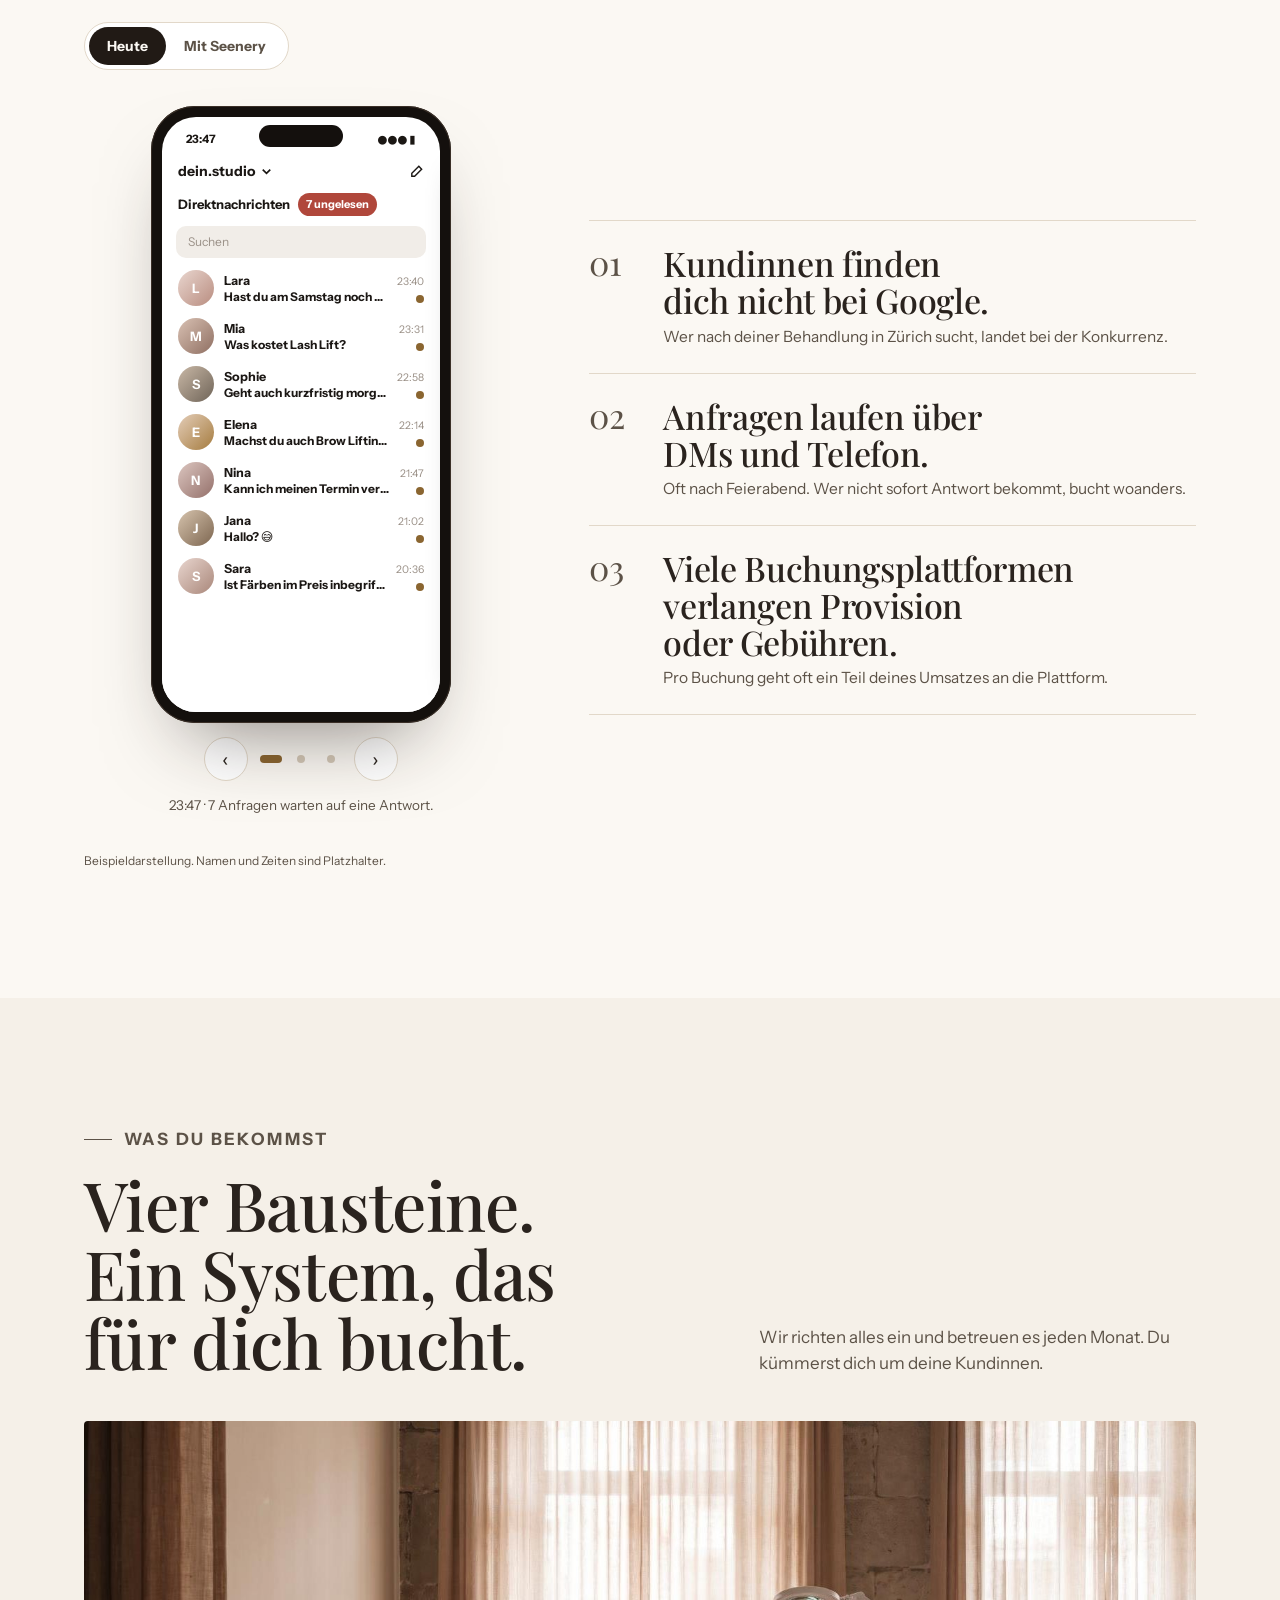
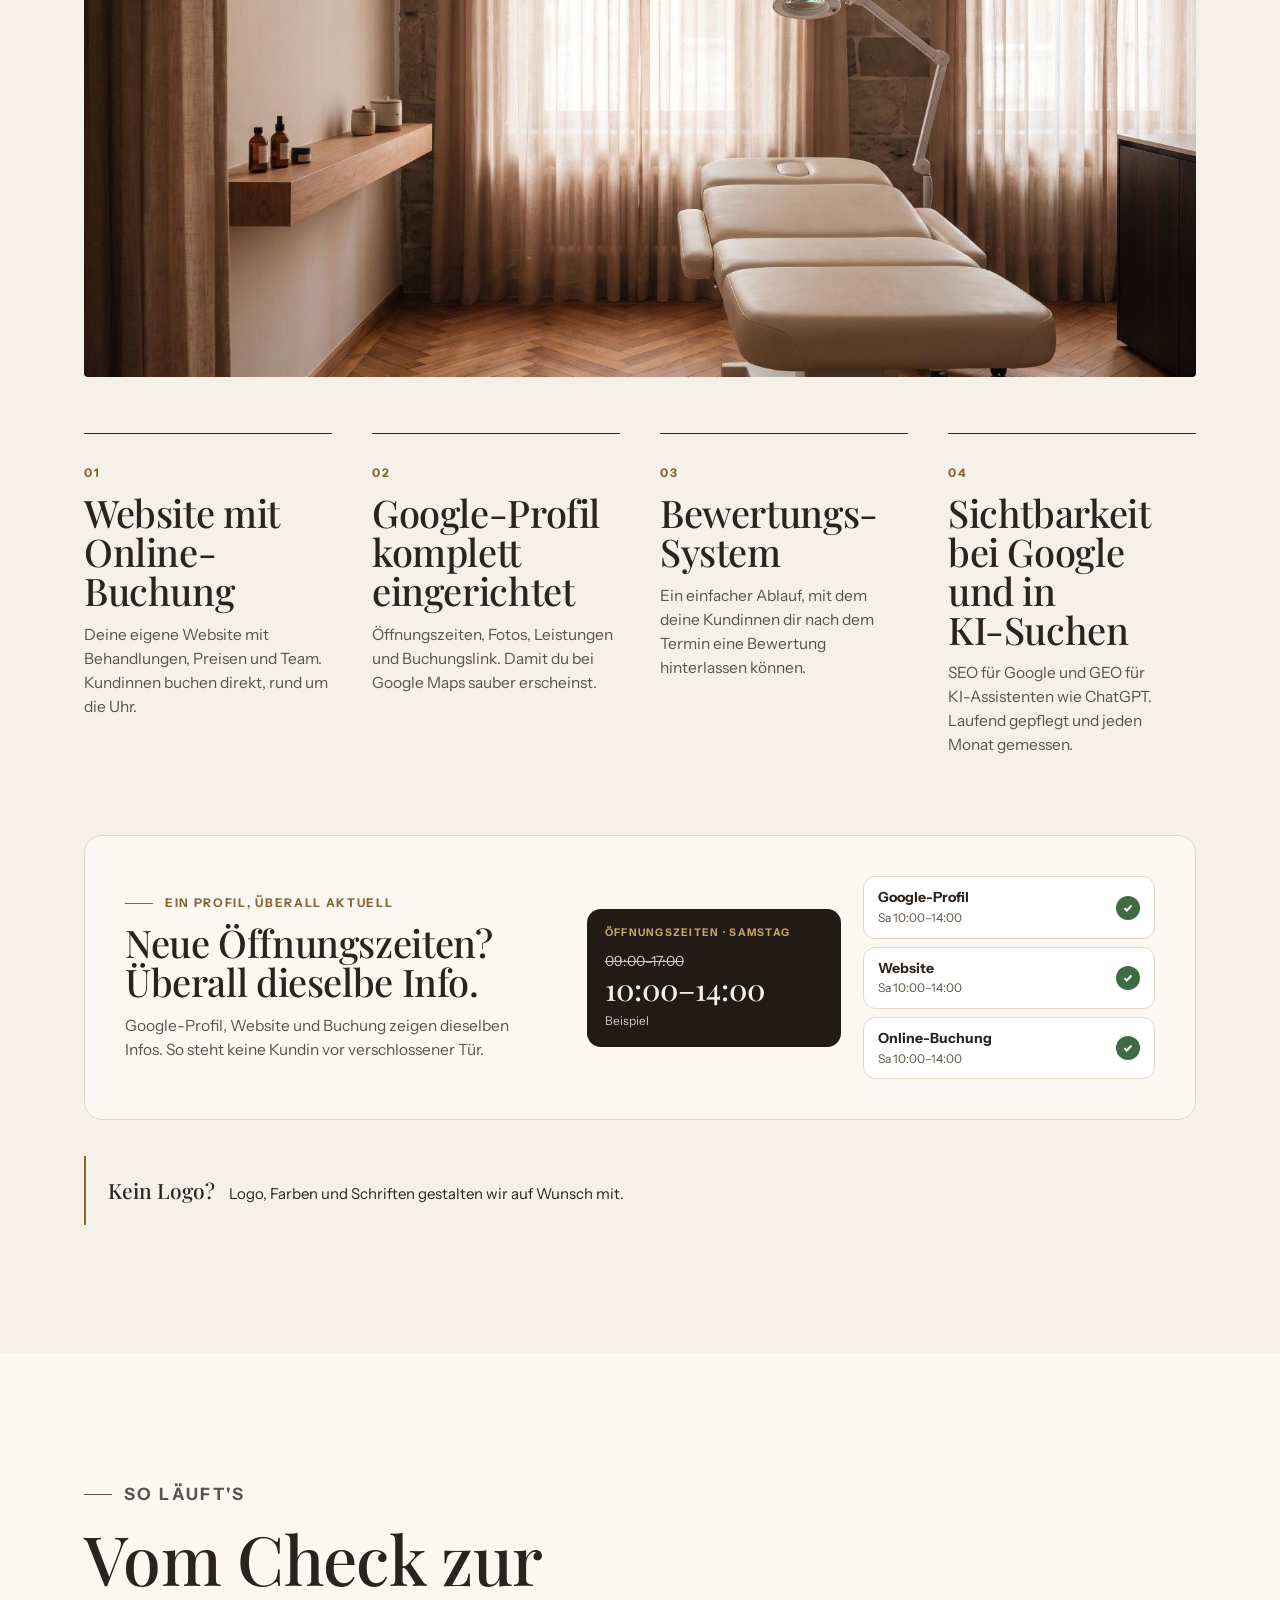
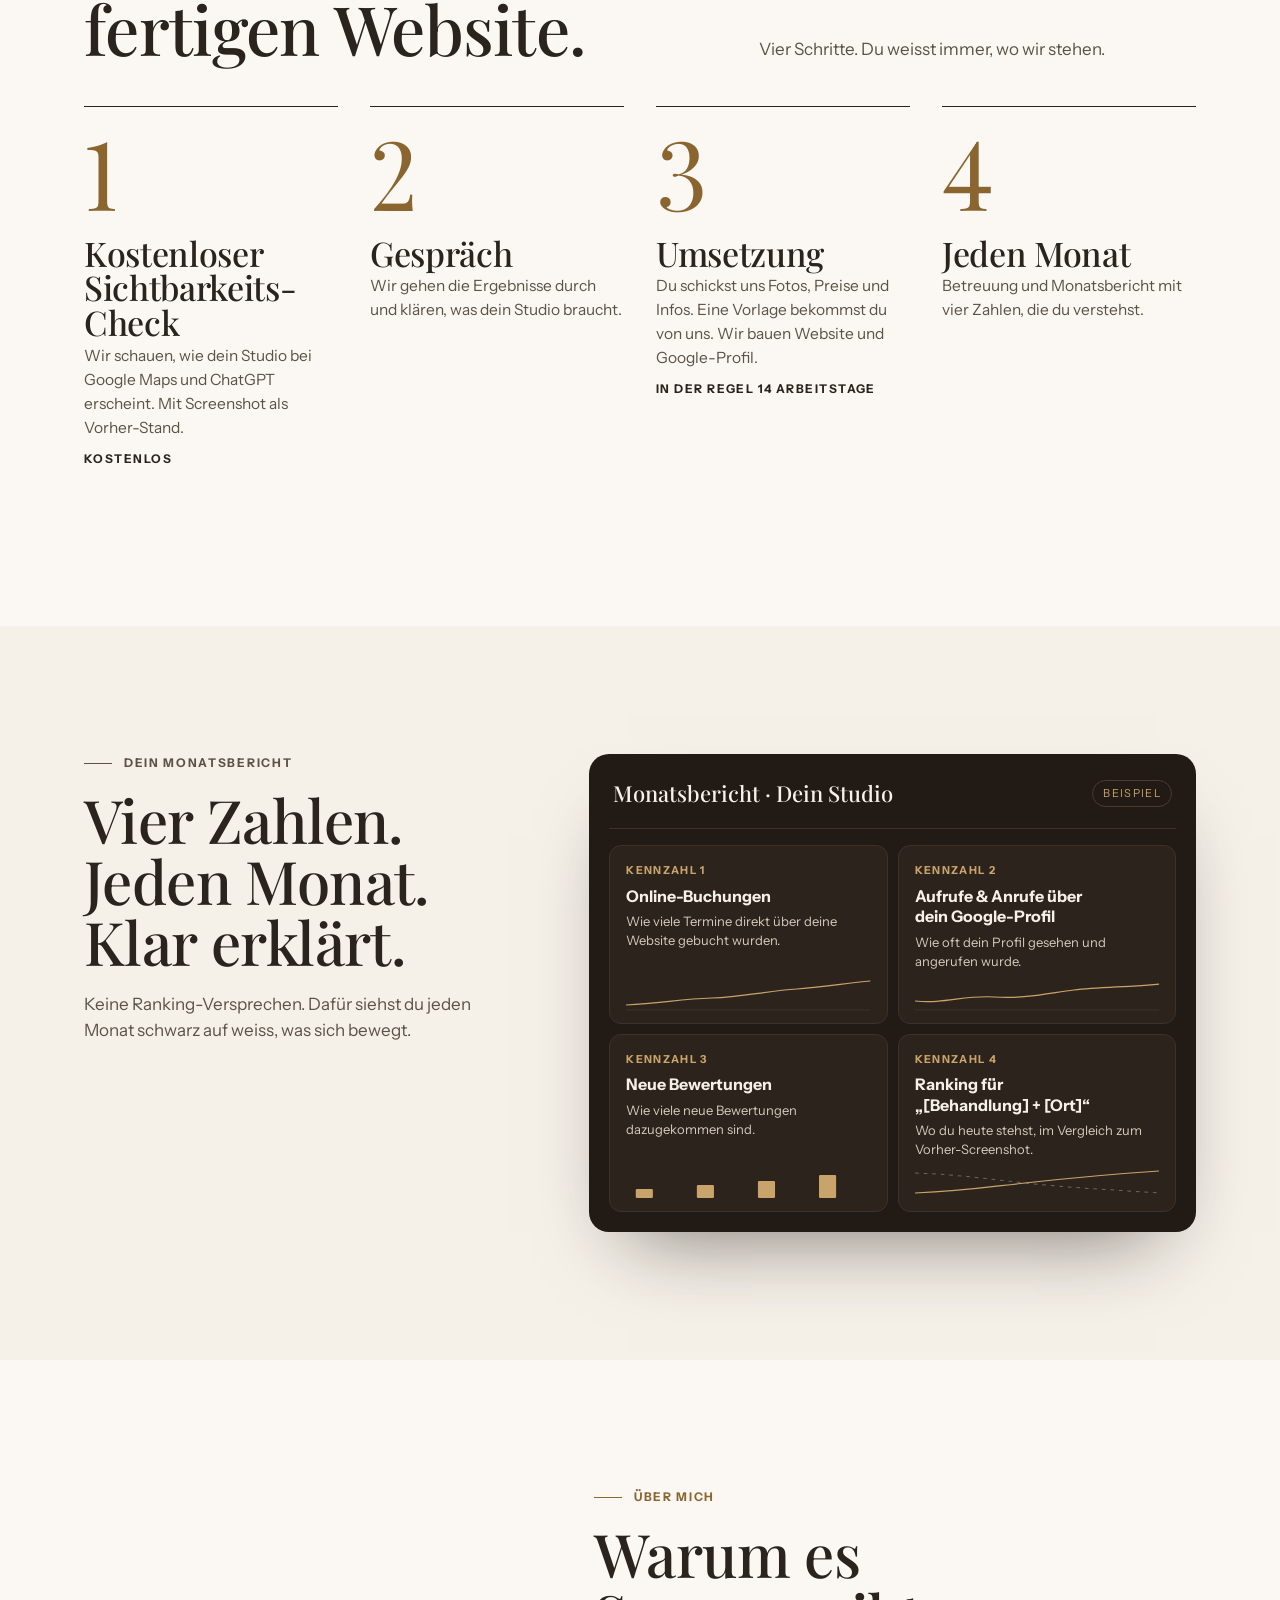
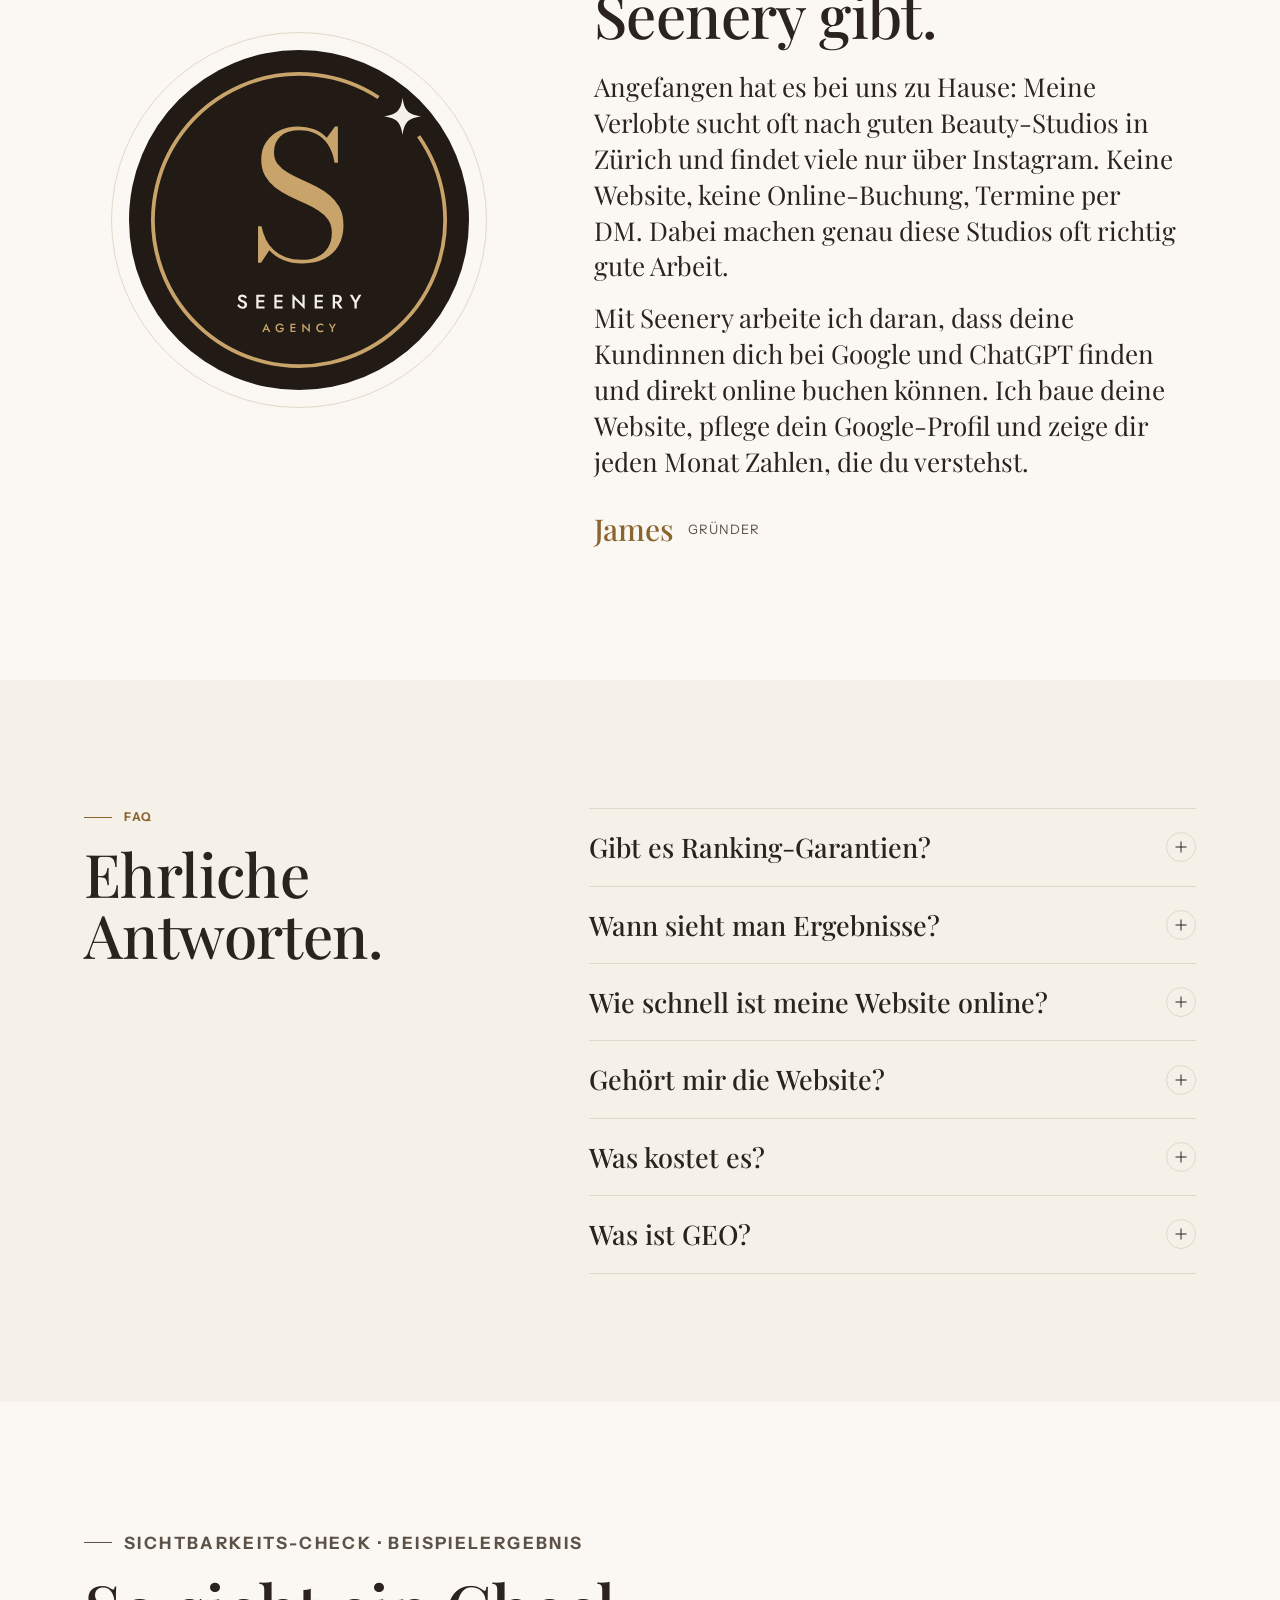
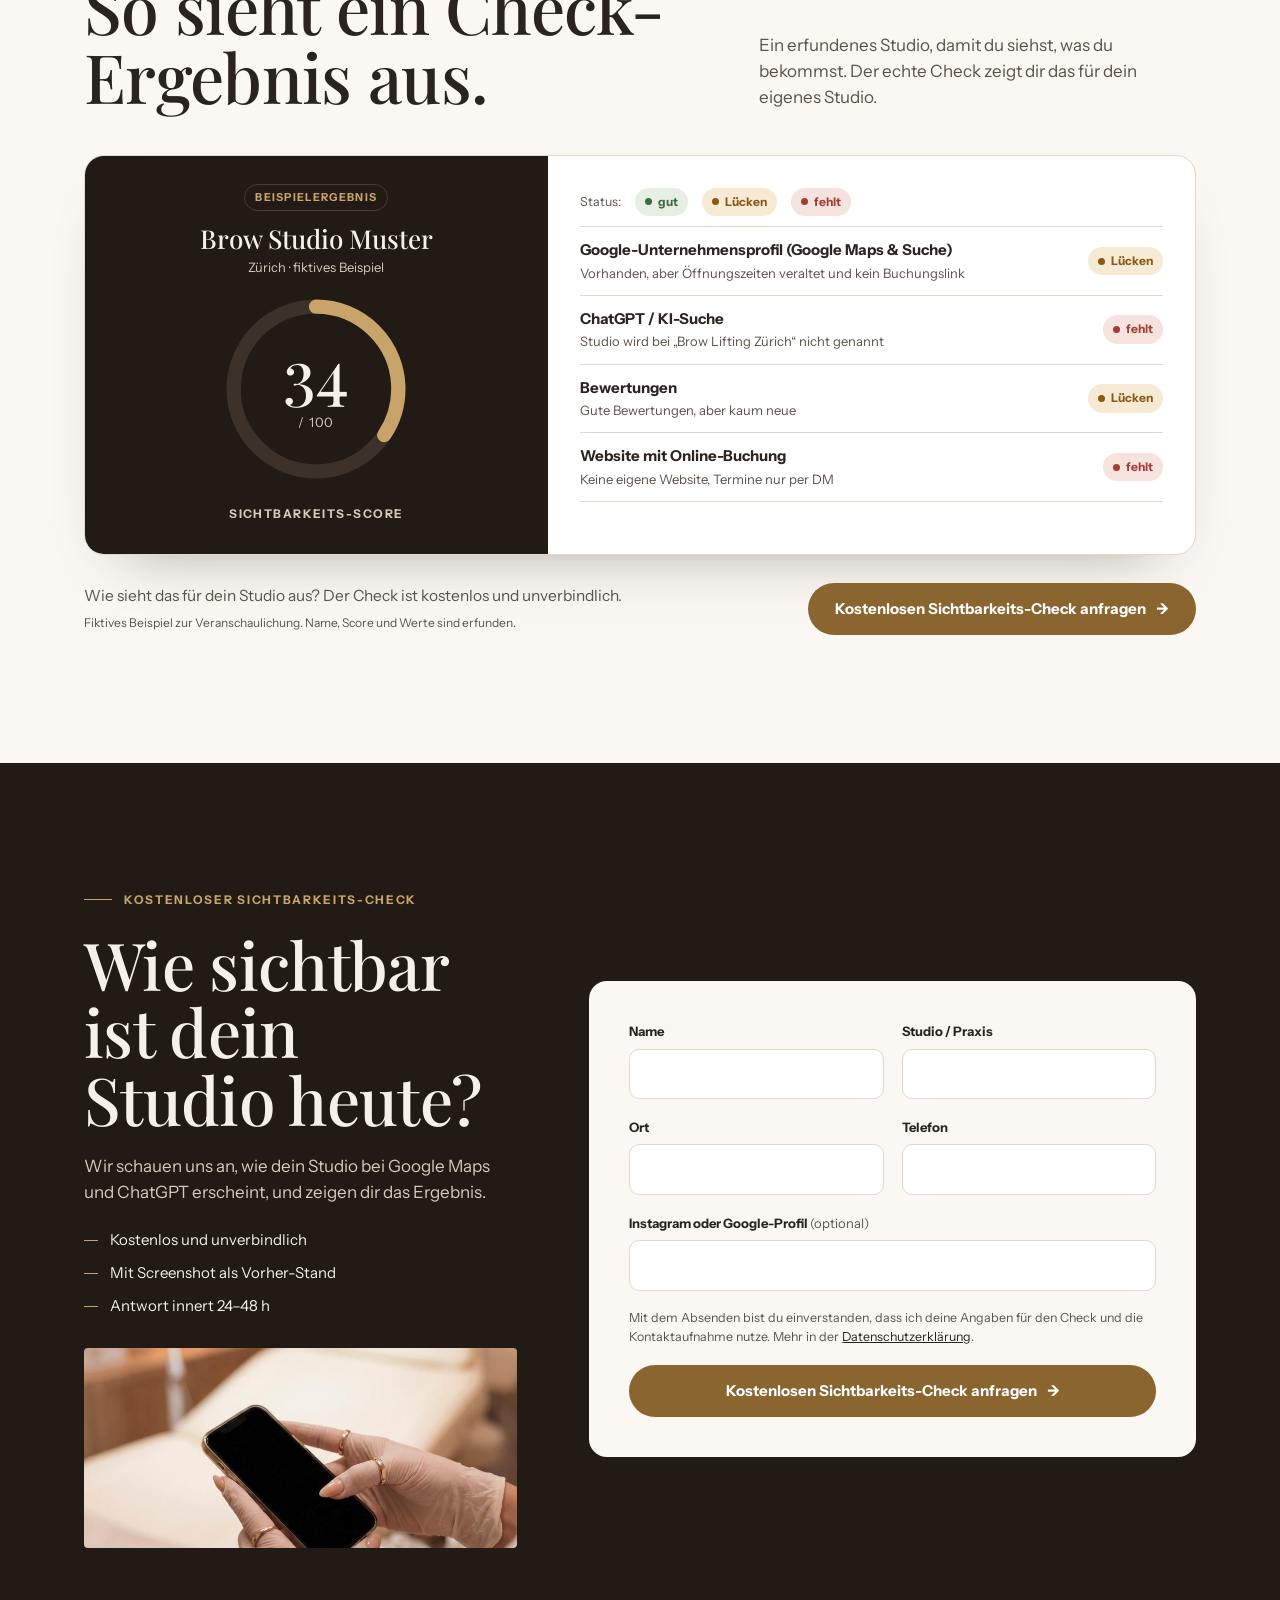
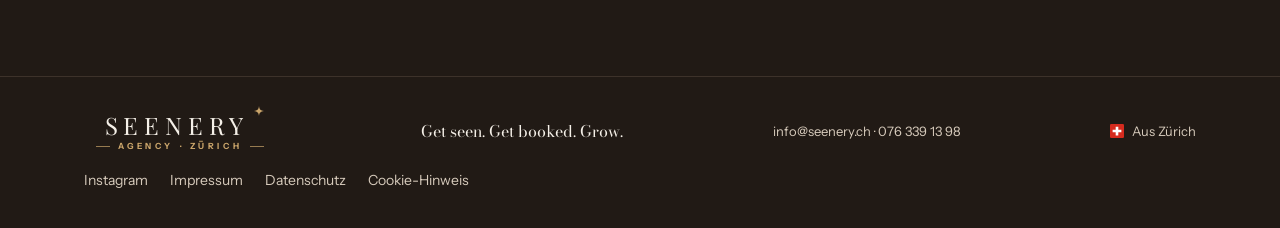
==== commit 610f96f4: "Schrift: Playfair Display statt Bodoni für Überschriften (besser lesbar), grauer Text dunkler Co-Aut" ====
--- a/index.html
+++ b/index.html
@@ -10,7 +10,7 @@
 <link rel="icon" href="logo-herbst-winter.png" type="image/png">
 <link rel="apple-touch-icon" href="logo-herbst-winter.png">
 <title>Seenery Agency · Websites für Beauty-Studios</title>
-<link rel="stylesheet" href="https://fonts.googleapis.com/css2?family=Bodoni+Moda:opsz,wght@6..96,400;6..96,500;6..96,600&display=swap">
+<link rel="stylesheet" href="https://fonts.googleapis.com/css2?family=Bodoni+Moda:opsz,wght@6..96,400;6..96,500;6..96,600&family=Playfair+Display:wght@500;600&display=swap">
 <style>
 
 
@@ -30,16 +30,16 @@
   --espresso:#211a15;
   --espresso-2:#2c231c;
   --ink:#2a231e;
-  --muted:#6f6458;
+  --muted:#5c5247;
   --gold:#8a6530;
   --gold-soft:#c9a46a;
   --line:#e2d8c9;
   --on-dark:#f5f0e8;
-  --on-dark-muted:#bfb2a2;
+  --on-dark-muted:#d6cabb;
   --line-dark:#3d322a;
   --white:#ffffff;
   --rose:#e9d6cf;
-  --serif:"Bodoni Moda","Didot","Bodoni 72",Georgia,"Times New Roman",serif;
+  --serif:"Playfair Display",Georgia,"Times New Roman",serif;
   --sans:"GG Sans","Instrument Sans",ui-sans-serif,system-ui,-apple-system,"Segoe UI",Roboto,Arial,sans-serif;
   --gutter:clamp(16px,5vw,64px);
   --max:1240px;
